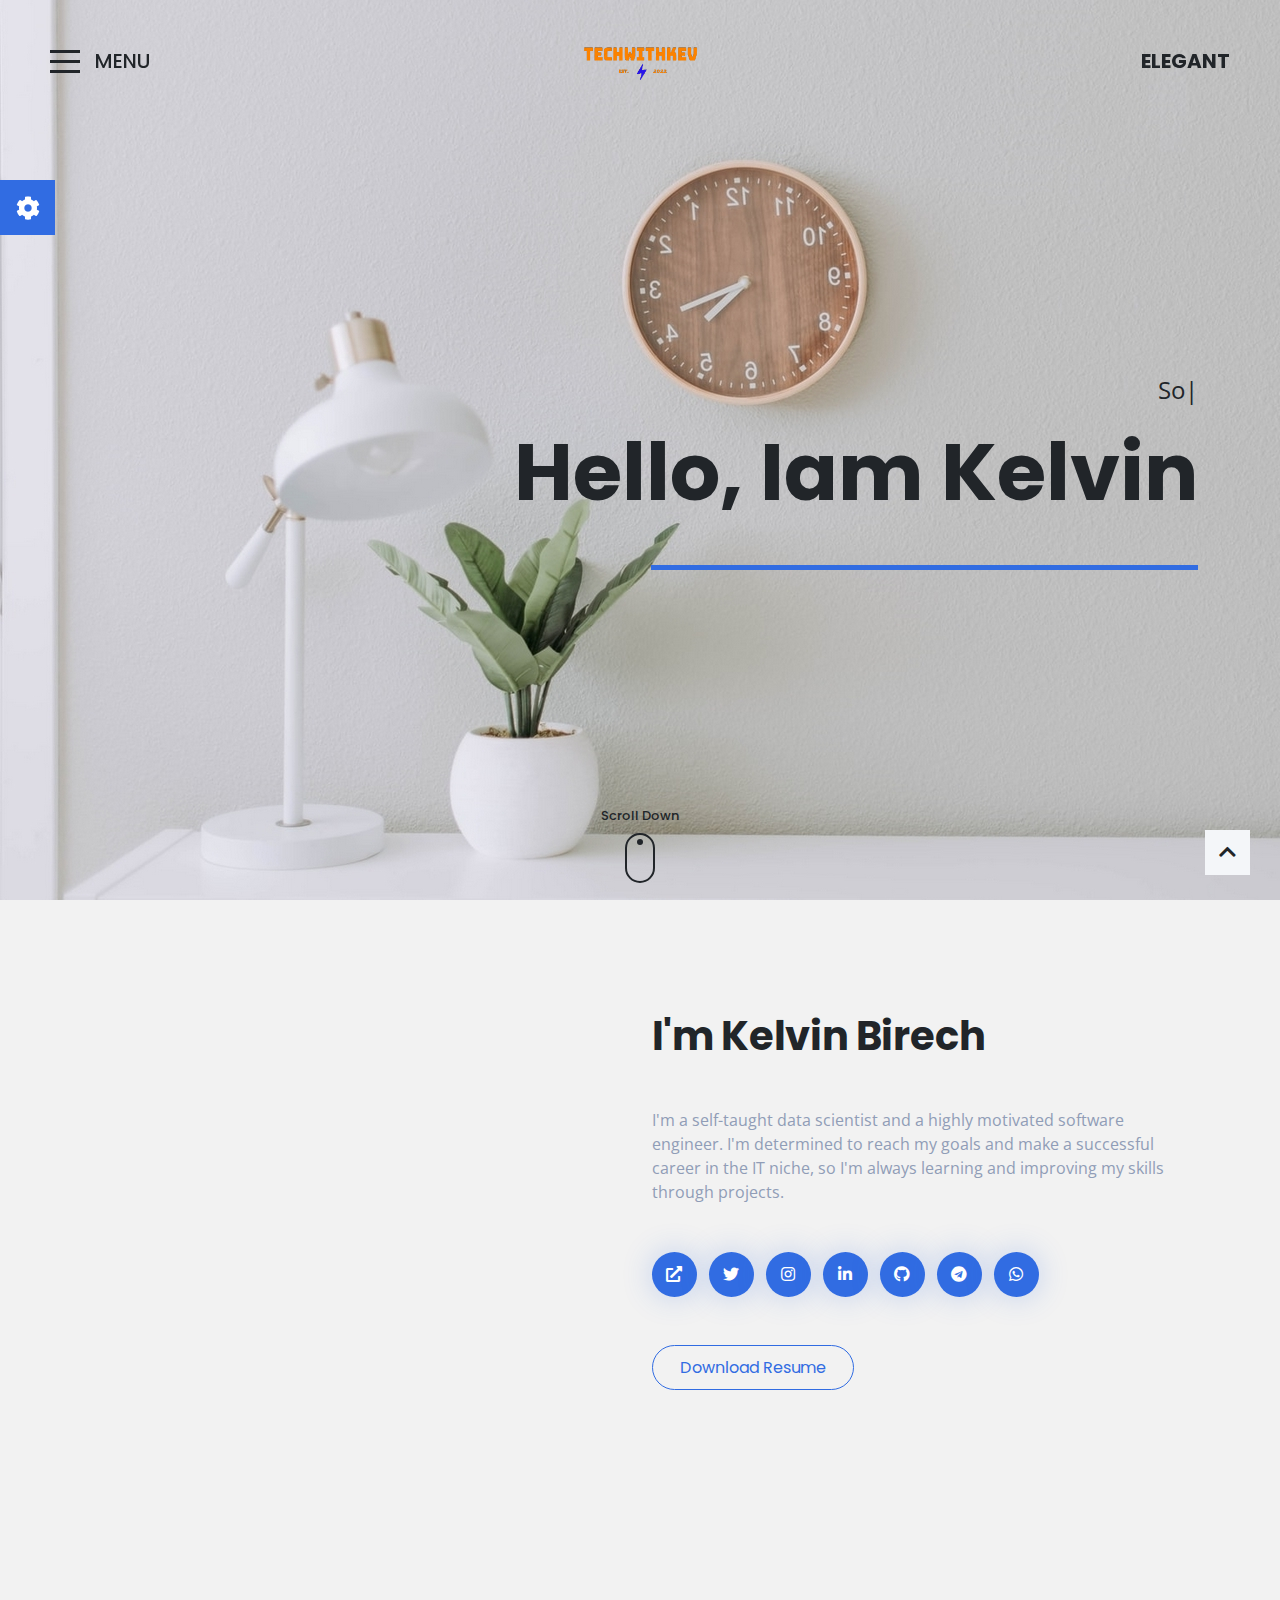
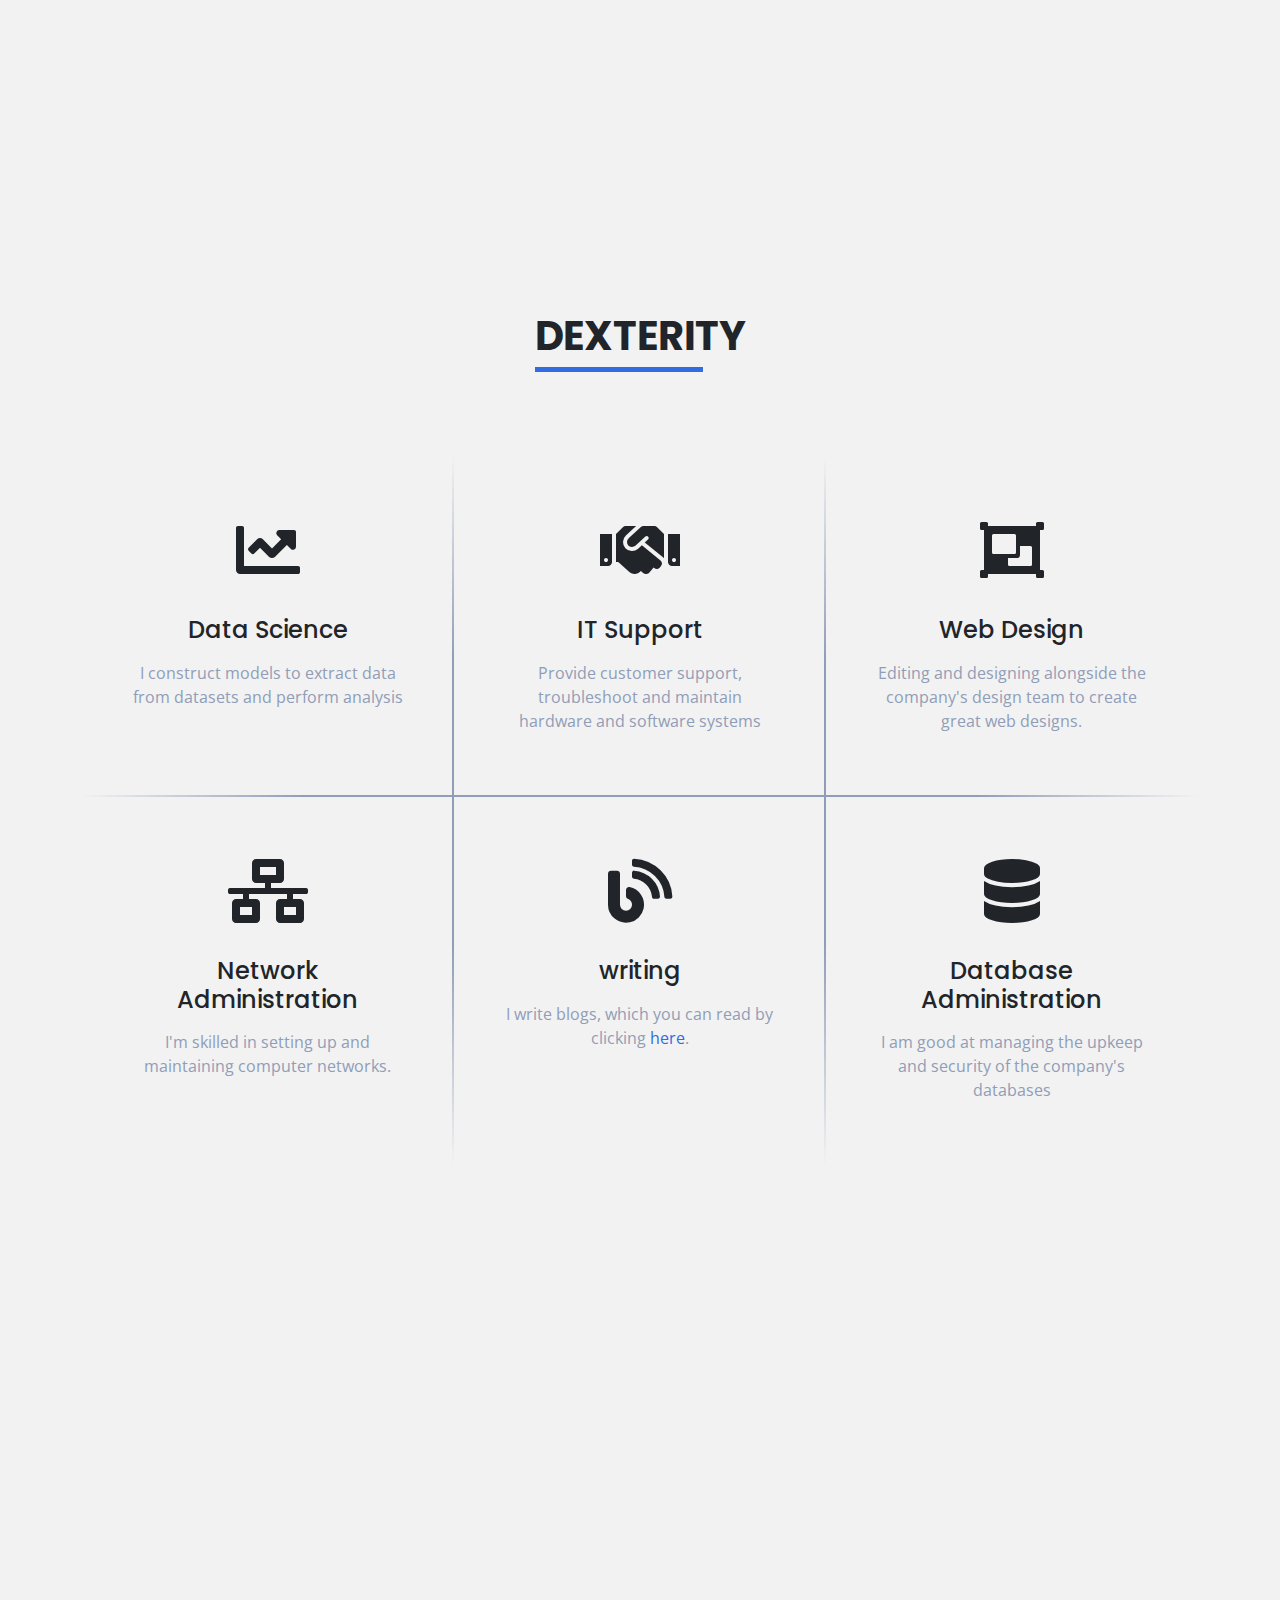
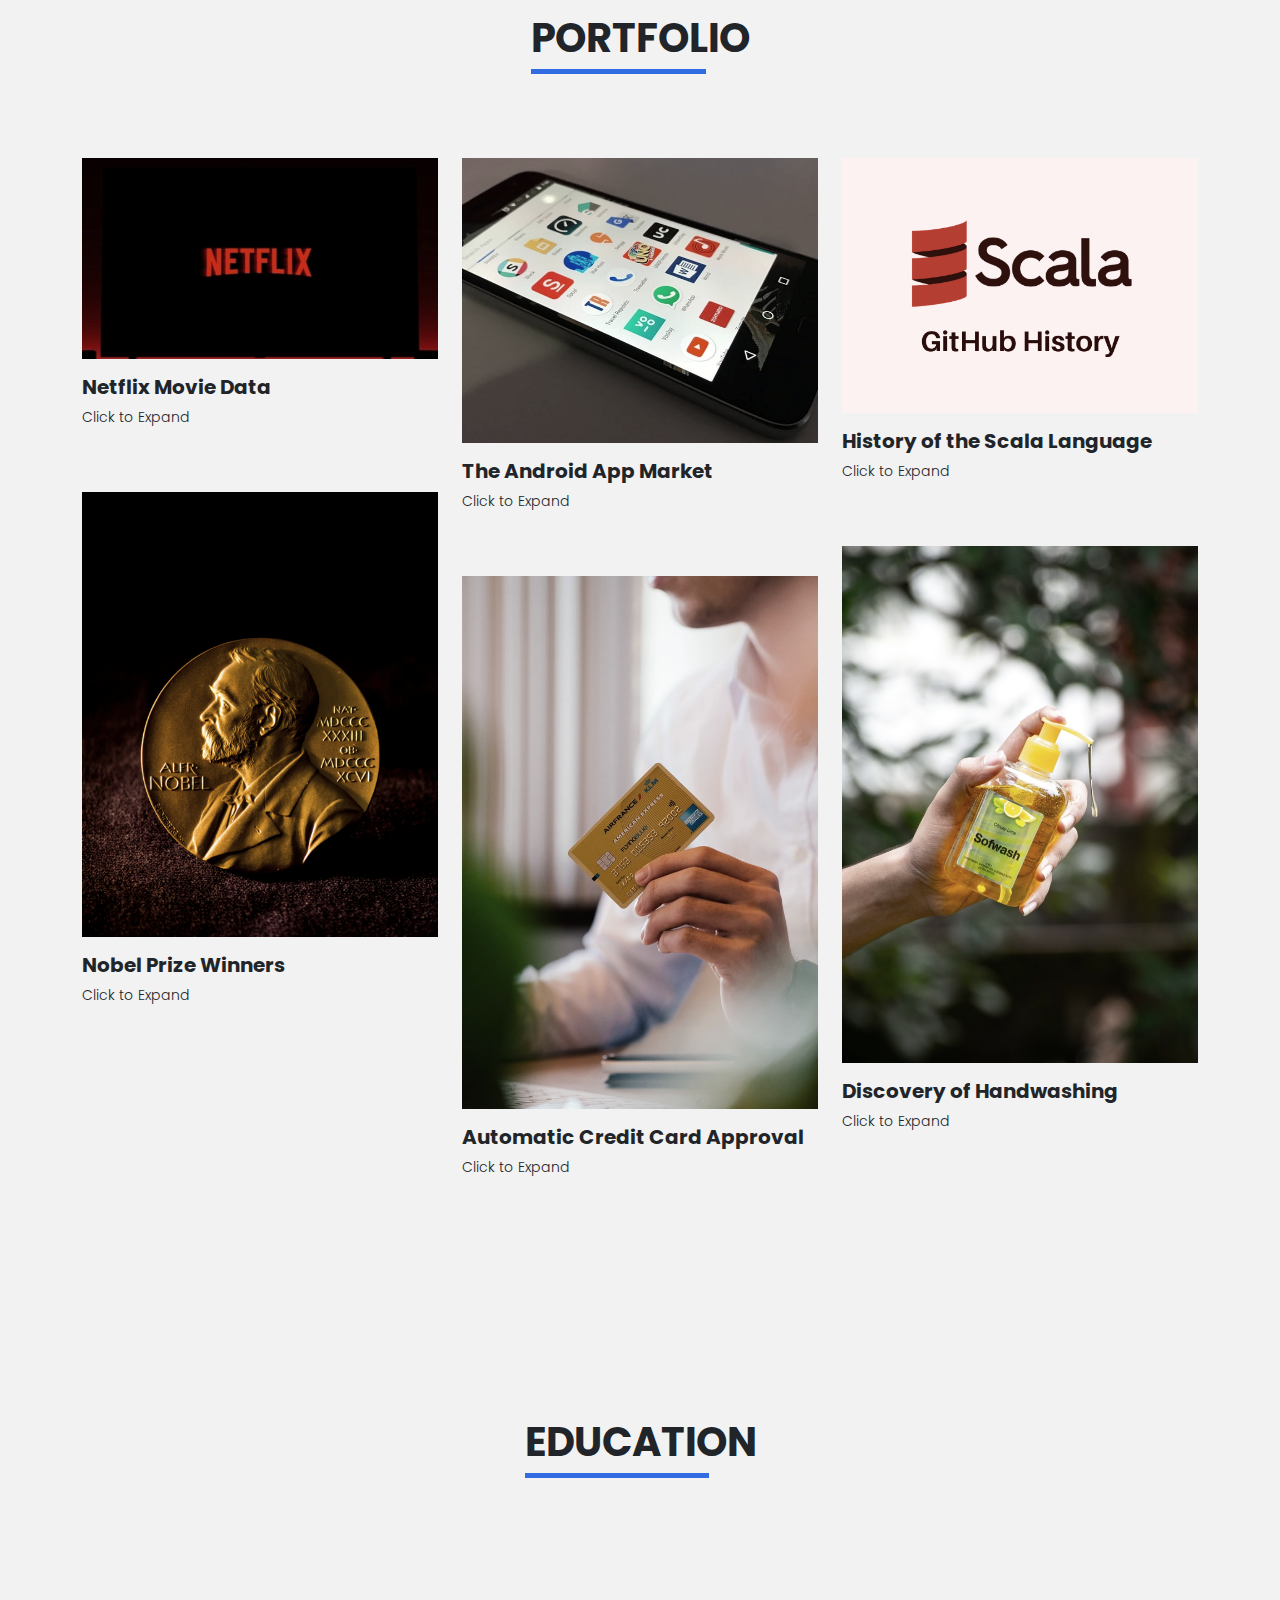
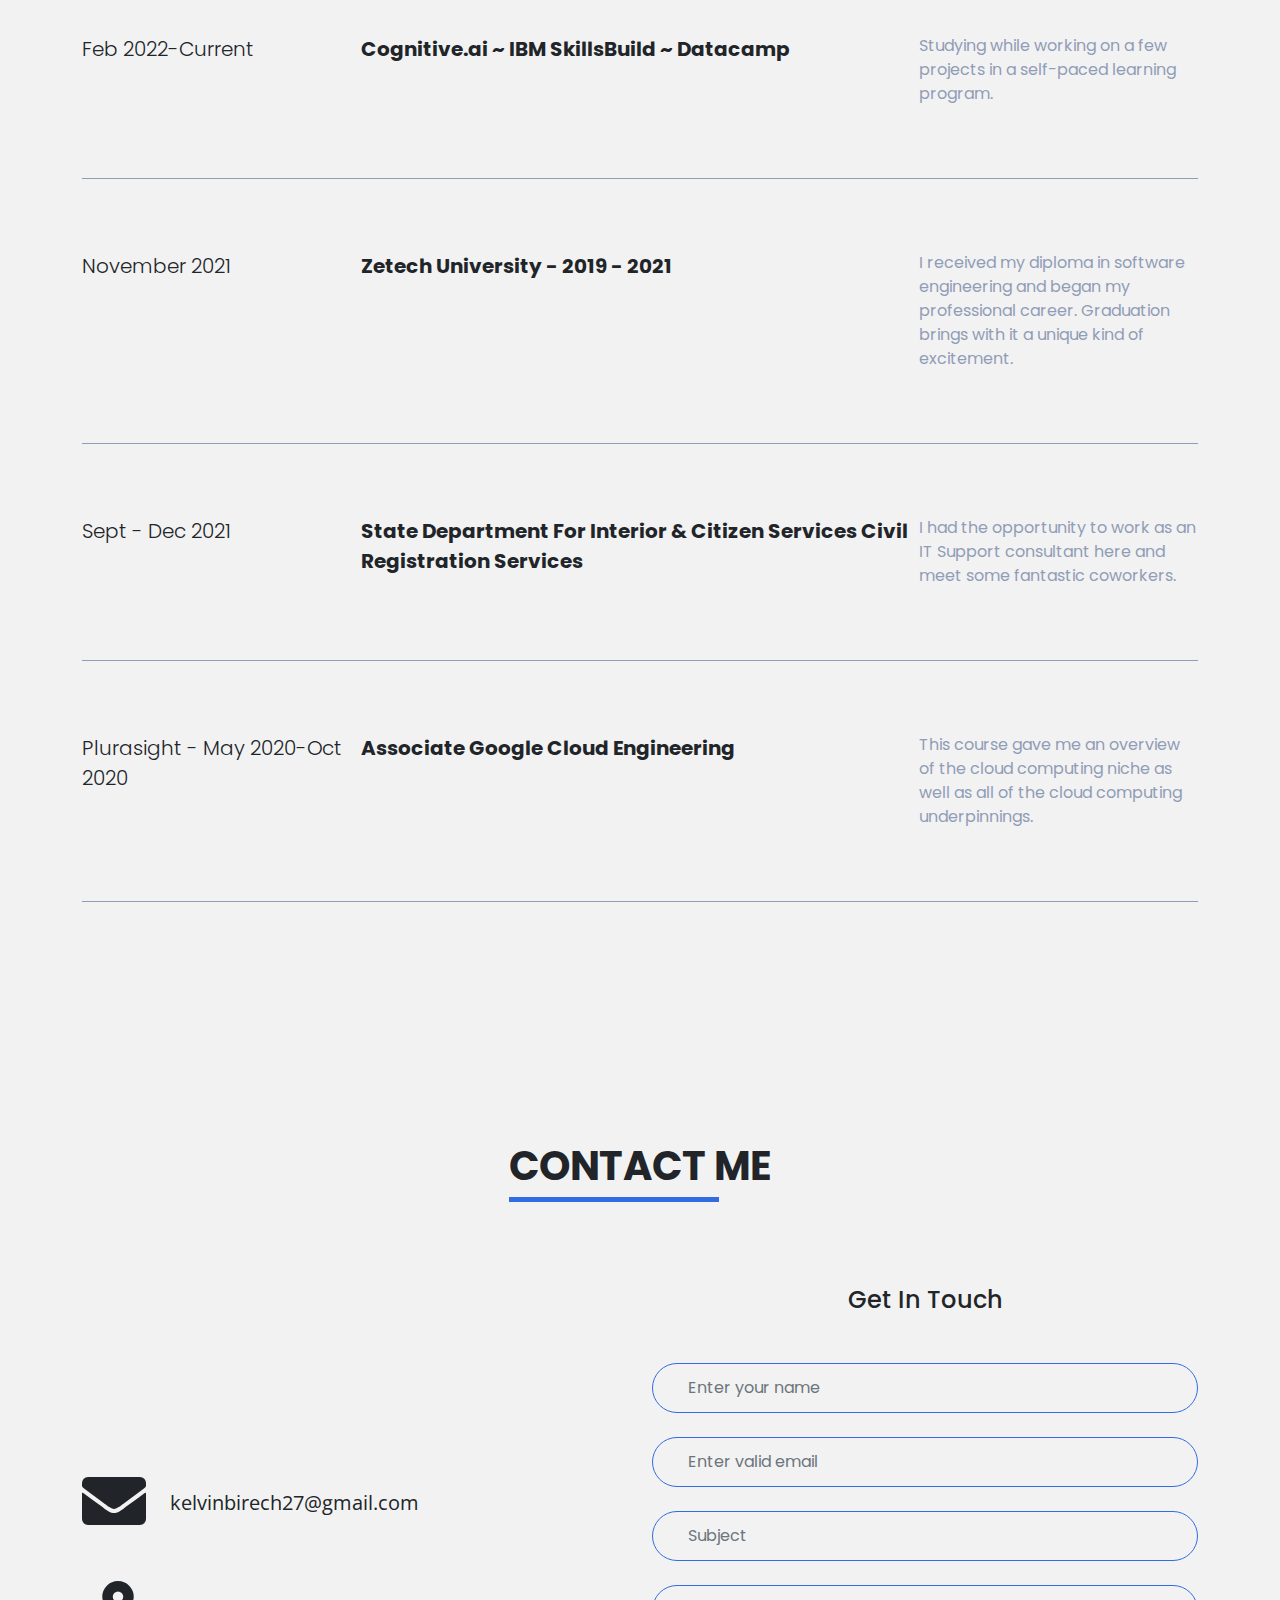
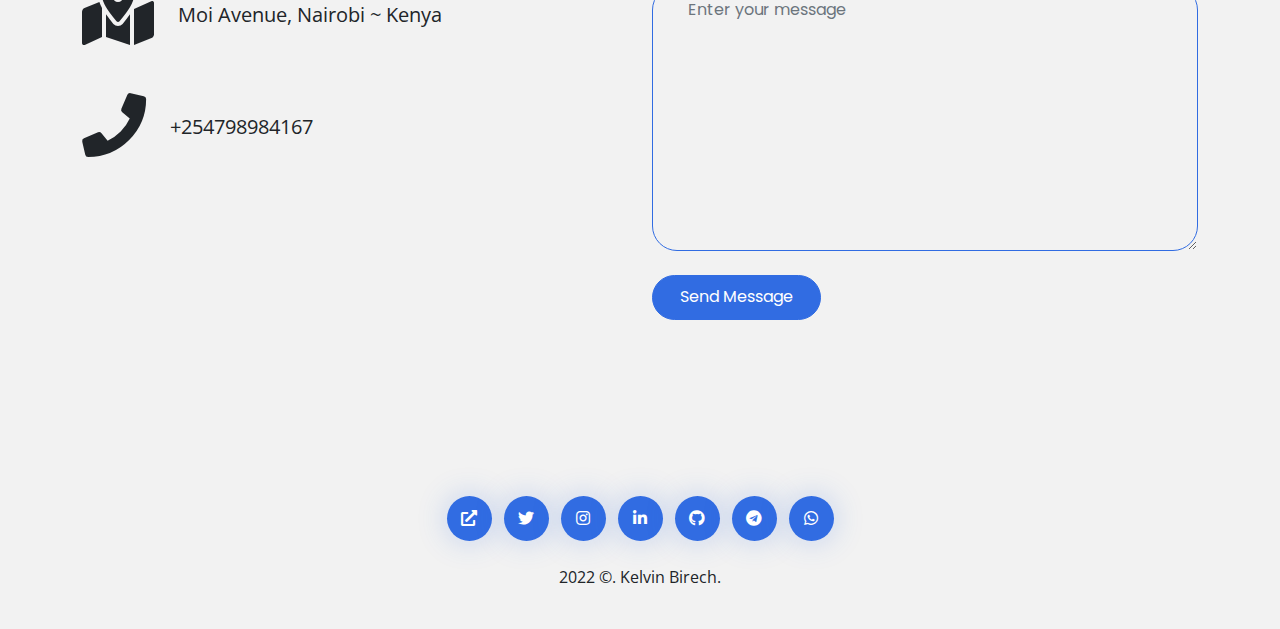
==== index.html @ 748f638a "fixed education not showing on small devices" ====
<!DOCTYPE html>
<html lang="en" data-color="color1" data-layout="auto">


<head>
    <meta charset="UTF-8">
    <meta http-equiv="X-UA-Compatible" content="IE=edge">
    <meta name="viewport" content="width=device-width, initial-scale=1.0">
    <meta name="robots" content="index, follow, noodp">
    <meta name="googlebot" content="index, follow">
    <meta name="google" content="notranslate">
    <meta name="google-site-verification" content="bIW1HNFH-RX3SIrXIQH4ZzWe2yxAAffgglml8s7BAWQ" />
    <meta name="generator" content="">
    <meta property="og:title" content="techwithkev">
    <meta property="og:description" content="Kelvin Birech is a software engineer and data scientist">
    <meta property="og:image" content="assets/images/logo.png">
    <meta property="og:url" content="www.kelvinbirech.tech"> 
    <meta name="keywords" content="Kelvin, Birech, Data scienctist, kenya, data science profile, techwithkev, tech with kev, portfolio,  website, personal">
    <meta name="description" content="Hello, I am Kelvin Birech, a software engineer and data scientist, designer, a cyclist, and a tech-savvy&nbsp;individual who enjoys being present with technologies.">
    
    <title>I am Kelvin</title>
    <!--Favicon-->
    <link rel="icon" type="image/svg+xml" href="assets/images/favicon.png">
    <link rel="icon" type="image/png" sizes="32x32" href="assets/images/favicon_32x32.png">
    <link rel="icon" type="image/png" sizes="16x16" href="assets/images/favicon_16x16.png">
    <!--Google Fonts-->
    <link rel="preconnect" href="https://fonts.gstatic.com/">
    <link href="https://fonts.googleapis.com/css2?family=Poppins:ital,wght@0,100;0,200;0,300;0,400;0,500;0,600;0,700;0,800;0,900;1,300;1,400;1,500;1,600;1,700;1,800;1,900&amp;display=swap" rel="stylesheet">
    <link href="https://fonts.googleapis.com/css2?family=Open+Sans:ital,wght@0,300;0,400;0,600;0,700;1,300;1,400;1,600;1,700&amp;display=swap" rel="stylesheet">
    <!--AOS Animation Stylesheet-->
    <link rel="stylesheet" href="assets/css/aos.css">
    <!--Font Awesome-->
    <link rel="stylesheet" href="assets/css/all.min.css">
    <!--Magnific Popup-->
    <link rel="stylesheet" href="assets/css/magnific-popup.css">
    <!--OWL Carousel-->
    <link rel="stylesheet" href="assets/css/owl.carousel.min.css">
    
    <!--Keyden Styelsheet with Bootstrap 5 Dark Mode-->
    <link rel="stylesheet" href="assets/css/elegant_dark.css" media="(prefers-color-scheme: dark)" id="dark_stylesheet">
    <!--Keyden Styelsheet with Bootstrap 5 Light Mode-->
    <link rel="stylesheet" href="assets/css/elegant_light.css" media="(prefers-color-scheme: light)" id="light_stylesheet">

    <!--Keyden Styelsheet with Bootstrap 5 Manual Mode-->
    <link rel="stylesheet" href="#" id="manual_stylesheet">
</head>
<body data-offset="102">
     <!--PRELOADER START-->
     <div id="preloader">
        <div class="text-center w-100">
            <div class="loader"></div>
        </div>
    </div>
    <!--PRELOADER END-->
    <!--Header START-->
    <header class="elegant-header sticky-top">
        <div class="header-inside transparent_header">
            <div class="d-flex flex-row justify-content-between align-items-center">
                <!--Header Toggler START-->
                <div class="elegant-menu-toggler">
                    <a class="elegant-toggler text-reset" data-bs-toggle="offcanvas" href="#elegantOffCanvas" role="button" aria-controls="elegantOffCanvas">
                        <div class="kt-r">
                            <span></span>
                            <span></span>
                            <span></span>
                        </div>
                        <div class="kt-t">
                            MENU
                        </div>
                    </a>
                </div>
                <!--Header Toggler END-->
                <!--Header Logo START-->
                <div class="elegant-logo">
                    <a href="#">
                        <img src="assets/images/logo.png" height="50" alt="techwithkev" class="show-dark-mode">
                        <img src="assets/images/logo_dark.png" height="50" alt="techwithkev" class="show-light-mode">
                    </a>
                </div>
                <!--Header Logo END-->
                <!--Header Info START-->
                <div class="elegant-nav-meta fs-5 fw-bold d-none d-sm-block text-end">
                    <a  class="text-reset">ELEGANT</a>
                </div>
                <!--Header Info END-->
            </div>
        </div>
    </header>
    <!--Header END-->
    <!--Off Canvas START-->
    <div class="offcanvas offcanvas-start" id="elegantOffCanvas">
        <!--Off Canvas Header START-->
        <div class="offcanvas-header">
            <button type="button" class="btn-close text-reset" data-bs-dismiss="offcanvas" aria-label="Close">
                <i class="fas fa-times"></i>
            </button>
        </div>
        <!--Off Canvas Header END-->
        <!--Off Canvas Body START-->
        <div class="offcanvas-body">
            <div class="elegant-offcanvas-nav-container d-flex flex-column justify-content-center align-items-center">
                    <!--Off Canvas Navigation START-->
                    <ul class="elegant-offcanvas-nav list-inline">
                        <li class="py-3">
                            <a href="#home" class="elegant_scrollspy underline_animation underline_text text-reset fs-4 fw-bold" data-bs-dismiss="offcanvas">Home</a>
                        </li>
                        <li class="py-3">
                            <a href="#about" class="elegant_scrollspy underline_animation underline_text text-reset fs-4 fw-bold" data-bs-dismiss="offcanvas">About</a>
                        </li>
                        <li class="py-3">
                            <a href="#portfolio" class="elegant_scrollspy underline_animation underline_text text-reset fs-4 fw-bold" data-bs-dismiss="offcanvas">Portfolio</a>
                        </li>
                        <li class="py-3">
                            <a href="#education" class="elegant_scrollspy underline_animation underline_text text-reset fs-4 fw-bold" data-bs-dismiss="offcanvas">Education</a>
                        </li>

                        <li class="py-3">
                            <a href="#contact" class="elegant_scrollspy underline_animation underline_text text-reset fs-4 fw-bold" data-bs-dismiss="offcanvas">Contact</a>
                        </li>
                    </ul>
                    <!--Off Canvas Navigation END-->
            </div>
        </div>
        <!--Off Canvas Body END-->
    </div>
    <!--Off Canvas END-->
    <!--Home Section START-->
    <section id="home" class="home vh-100">
        <!--Home Background START-->
        <div class="home-background position-absolute top-0 start-0 w-100 h-100 show-dark-mode-absolute">
            <img src="assets/images/home.jpg" data-aos="fade-up" data-aos-duration="1000" alt="home" class="w-100 h-100 fit-cover fit-left-top">
        </div>
        <!--Home Background END-->
        <!--Home Background START-->
        <div class="home-background position-absolute top-0 start-0 w-100 h-100 show-light-mode-absolute" style="background-size: cover;">
            <img src="assets/images/home_light.jpg" data-aos="fade-up" data-aos-duration="1000" alt="home" class="w-100 h-100 fit-cover fit-left-top">
        </div>
        <!--Home Background END-->
        <!--Home Container START-->
        <div class="container h-100 position-relative">
            <div class="home-details text-center text-sm-end w-100 h-100 d-flex align-items-center">
                <div class="home-details-inner w-100">
                    <p class="welcome_text fs-4" data-aos="fade-up" data-aos-duration="800" data-aos-delay="500"><span class="typed_text" data-options="Software Engineer, Junior Data Scientist"></span></p>
                    <h1 class="fs-1 fw-bold  elegant-underline-center elegant-underline-sm-right elegant-underline-big d-inline-block" data-aos="fade-up" data-aos-duration="800" data-aos-delay="800">Hello, Iam Kelvin</h1>
                </div>
            </div>
        </div>
        <!--Home Container END-->
        <!--Scroll Down START-->
        <div class="scroll-down">
            <a href="#about" class="elegant_scrollspy scroll-down-link text-center">
                <div class="scroll-title">Scroll Down</div>
                <div class="scroll-mouse">
                    <div class="whell"></div>
                </div>
            </a>
        </div>
        <!--Scroll Down END-->
    </section>
    <!--Home Section END-->
    <!--About Section START-->
    <section id="about" class="min-vh-100">
        <div class="container h-100">
            <div class="about_inside w-100 h-100 d-flex justify-content-center align-items-center">
                <div class="row w-100">
                    <!--About Section Picture START-->
                    <div class="offset-md-1 col-md-4">
                        <div class="about-image w-100">
                            <img src="assets/images/about.jpg" class="elegant-shadow rounded-3 w-100" alt="elegant Picture" data-aos="zoom-in" data-aos-duration="800">
                        </div>
                    </div>
                    <!--About Section Picture END-->
                    <!--About Section Details START-->
                    <div class="offset-md-1 col-md-6 mt-5 mt-md-0">
                        <div class="h-100 d-flex align-items-center justify-content-center">
                            <div class="about-details">
                                <h2 class="fs-3 fw-bold mb-5">I'm Kelvin Birech</h2>
                                <p class="text-secondary mb-5">I'm a self-taught data scientist and a highly motivated software engineer. I'm determined to reach my goals and make a successful career in the IT niche, so I'm always learning and improving my skills through projects.</p>
                                <!--Social Links START-->
                                <ul class="social-links list-inline mb-5">
                                    <li class="list-inline-item">
                                        <a target="blank"href="https://linktr.ee/Kelvinbirech" title="linkree">
                                            <i class="fas fa-external-link-alt"></i>
                                        </a>
                                    </li>
                                    
                                    <li class="list-inline-item">
                                        <a target="blank"href="https://twitter.com/techwithkev" title="twitter">
                                            <i class="fab fa-twitter"></i>
                                        </a>
                                    </li>
                                    <li class="list-inline-item">
                                        <a target="blank"href="https://www.instagram.com/_techwithkev/" title="instagram">
                                            <i class="fab fa-instagram"></i>
                                        </a>
                                    </li>
                                    <li class="list-inline-item">
                                        <a target="blank"href="https://www.linkedin.com/in/kelvin-birech/" title="linkedin">
                                            <i class="fab fa-linkedin-in"></i>
                                        </a>
                                    </li>
                                  
                                    <li class="list-inline-item">
                                        <a target="blank"href="https://github.com/kelvinbirech" title="github">
                                            <i class="fab fa-github"></i>
                                        </a>
                                    </li>
                                    <li class="list-inline-item">
                                        <a target="blank"href="https://t.me/techwithkev" title="telegram">
                                            <i class="fab fa-telegram"></i>
                                        </a>
                                    </li>
                                    <li class="list-inline-item">
                                        <a target="blank"href="https://api.whatsapp.com/send?phone=254798984167" title="whatsapp">
                                            <i class="fab fa-whatsapp"></i>
                                        </a>
                                    </li>
                                   
                                </ul>
                                <!--Social Links END-->
                                <a target="blank"href="files/kelvinbirechresume.pdf"  class="btn btn-outline-primary" title="Download CV">Download Resume</a>
                            </div>
                        </div>
                    </div>
                    <!--About Section Details END-->
                </div>  
            </div>
        </div>
    </section>
    <!--About Section END-->
    <!--Services Section START-->
    <section id="services" stsyle="background-image: url(assets/images/branko-stancevic-GI1hwOGqGtE-unsplash.jpg);">
        <div class="container" >

            <!--Section Heading START-->
            <div class="heading text-center mb-5">
                <h2 class="fs-3 elegant-underline-left mb-5 fw-bold text-uppercase d-inline-block">Dexterity</h2>
            </div>
            <!--Section Heading END-->
            <!--Section Body START-->
            <div class="section-body">
                <!--Gradient Grid START-->
                <div class="elegant-gradient-grid">
                    <!--Gradient Grid ROW START-->
                    <div class="row g-0">
                        <!--Gradient Grid Item START-->
                        <div class="col-lg-4 text-center">
                            <div class="p-5">
                                <div class="fs-2 mb-3">
                                    <i class="fas fa-chart-line"></i>
                                </div>
                                <h4 class="mb-3">Data Science</h4>
                                <p class="text-secondary">I construct models to extract data from datasets and perform analysis</p>
                            </div>
                        </div>
                        <!--Gradient Grid Item END-->
                        <!--Gradient Grid Item START-->
                        <div class="col-lg-4 text-center">
                            <div class="p-5">
                                <div class="fs-2 mb-3">
                                    <i class="fas fa-handshake"></i>
                                </div>
                                <h4 class="mb-3">IT Support</h4>
                                <p class="text-secondary">Provide customer support, troubleshoot and maintain hardware and software systems</p>
                            </div>
                        </div>
                        <!--Gradient Grid Item END-->
                        <!--Gradient Grid Item START-->
                        <div class="col-lg-4 text-center">
                            <div class="p-5">
                                <div class="fs-2 mb-3">
                                    <i class="fas fa-object-group"></i>
                                </div>
                                <h4 class="mb-3">Web Design</h4>
                                <p class="text-secondary">Editing and designing alongside the company's design team to create great web designs.</p>
                            </div>
                        </div>
                        <!--Gradient Grid Item END-->
                    </div>
                    <!--Gradient Grid ROW END-->
                    <!--Gradient Grid ROW START-->
                    <div class="row g-0">
                        <!--Gradient Grid Item START-->
                        <div class="col-lg-4 text-center">
                            <div class="p-5">
                                <div class="fs-2 mb-3">
                                    <i class="fas fa-network-wired"></i>
                                </div>
                                <h4 class="mb-3">Network Administration</h4>
                                <p class="text-secondary">I'm skilled in setting up and maintaining computer networks.</p>
                            </div>
                        </div>
                        <!--Gradient Grid Item END-->
                        <!--Gradient Grid Item START-->
                        <div class="col-lg-4 text-center">
                            <div class="p-5">
                                <div class="fs-2 mb-3">
                                    <i class="fas fa-blog"></i>
                                </div>
                                <h4 class="mb-3">writing</h4>
                                <p class="text-secondary">I write blogs, which you can read by clicking <a href="https://techwithkev.blogspot.com" target="blank">here</a>.</p>
                            </div>
                        </div>
                        <!--Gradient Grid Item END-->
                        <!--Gradient Grid Item START-->
                        <div class="col-lg-4 text-center">
                            <div class="p-5">
                                <div class="fs-2 mb-3">
                                    <i class="fas fa-database"></i>
                                  
                                </div>
                                <h4 class="mb-3">Database Administration</h4>
                                <p class="text-secondary">I am good at managing the upkeep and security of the company's databases</p>
                            </div>
                        </div>
                        <!--Gradient Grid Item END-->
                    </div>
                    <!--Gradient Grid ROW END-->
                </div>
                <!--Gradient Grid END-->
            </div>
            <!--Section Body END-->
        </div>
    </section>
    <!--Services Section END-->
    <!--Facts Section START-->
    <section id="facts">

    </section>
    <!--Facts Sectrion END-->
    <!--Portfolio Section START-->
    <section id="portfolio">
        <div class="container">
            <!--Section Heading START-->
            <div class="heading text-center mb-5">
                <h2 class="fs-3 elegant-underline-left mb-5 fw-bold text-uppercase d-inline-block">Portfolio</h2>
            </div>
            <!--Section Heading END-->
            <!--Section Body START-->
            <div class="section-body">
                <!--Masonry Grid Container START-->
                <div class="row gy-5 grid">
                    <!--Masonry Grid Item START
                    -->
                        <div class="col-md-6 col-lg-4 grid-item">
                            
                            <a href="./projects/project1.html" class="portfolio-item portfolio-ajax underline_animation text-reset">
                                <div class="portfolio-thumbnail">
                                    <img src="assets/images/netflix.jpg" class="img-fluid img-grayTransition" alt="">
                                </div>
                                <div class="portfolio-description my-3">
                                    <h3 class="fs-5 underline_text fw-bold d-inline-block">Netflix Movie Data</h3>
                                    <span class="d-block fw-light small-font-size">Click to Expand</span>
                                </div>
                            </a>
                            
                        </div>
                    <!--Masonry Grid Item END-->
                    <!--Masonry Grid Item START-->
                    <div class="col-md-6 col-lg-4 grid-item">
                        
                        <a  href="./projects/project2.html" class="portfolio-item portfolio-ajax underline_animation text-reset">
                            <div class="portfolio-thumbnail">
                                <img src="assets/images/android.jpg" class="img-fluid img-grayTransition" alt="">
                            </div>
                            <div class="portfolio-description my-3">
                                <h3 class="fs-5 underline_text fw-bold d-inline-block">The Android App Market </h3>
                                <span class="d-block fw-light small-font-size">Click to Expand</span>
                            </div>
                        </a>

                    </div>
                    <!--Masonry Grid Item END-->
                    <!--Masonry Grid Item START-->
                    <div class="col-md-6 col-lg-4 grid-item">
                        
                        <a  href="./projects/project3.html" class="portfolio-item portfolio-ajax underline_animation text-reset">
                            <div class="portfolio-thumbnail">
                                <img src="assets/images/scala.jpg" class="img-fluid img-grayTransition" alt="">
                            </div>
                            <div class="portfolio-description my-3">
                                <h3 class="fs-5 underline_text fw-bold d-inline-block">History of the Scala Language</h3>
                                <span class="d-block fw-light small-font-size">Click to Expand</span>
                                
                            </div>
                        </a>

                    </div>
                    <!--Masonry Grid Item END-->
                    <!--Masonry Grid Item START-->
                    <div class="col-md-6 col-lg-4 grid-item">

                        <a  href="./projects/project4.html" class="portfolio-item portfolio-ajax underline_animation text-reset">
                            <div class="portfolio-thumbnail">
                                <img src="assets/images/nobel.jpg" class="img-fluid img-grayTransition" alt="">
                            </div>
                            <div class="portfolio-description my-3">
                                <h3 class="fs-5 underline_text fw-bold d-inline-block">Nobel Prize Winners</h3>
                                <span class="d-block fw-light small-font-size">Click to Expand</span>
                            </div>
                        </a>

                    </div>
                    <!--Masonry Grid Item END-->
                    <!--Masonry Grid Item START-->
                    <div class="col-md-6 col-lg-4 grid-item">
                        
                        <a href="./projects/project5.html"class="portfolio-item portfolio-ajax underline_animation text-reset">
                            <div class="portfolio-thumbnail">
                                <img src="assets/images/handwash.jpg" class="img-fluid img-grayTransition" alt="">
                            </div>
                            <div class="portfolio-description my-3">
                                <h3 class="fs-5 underline_text fw-bold d-inline-block">Discovery of Handwashing</h3>
                                <span class="d-block fw-light small-font-size">Click to Expand</span>
                            </div>
                        </a>
                    </div>
                    <!--Masonry Grid Item END-->
                    <!--Masonry Grid Item START-->
                    <div class="col-md-6 col-lg-4 grid-item">

                        <a href="./projects/project6.html" class="portfolio-item portfolio-ajax underline_animation text-reset">
                            <div class="portfolio-thumbnail">
                                <img src="assets/images/card.jpg" class="img-fluid img-grayTransition" alt="">
                            </div>
                            <div class="portfolio-description my-3">
                                <h3 class="fs-5 underline_text fw-bold d-inline-block">Automatic Credit Card Approval</h3>
                                <span class="d-block fw-light small-font-size">Click to Expand</span>
                            </div>
                        </a>

                    </div>
                    <!--Masonry Grid Item END-->
                    <!--Masonry Grid Item START
                        <div class="col-md-6 col-lg-4 grid-item">
                            
                            <a href="./projects/portfolio1.html" class="portfolio-item portfolio-ajax underline_animation text-reset">
                                <div class="portfolio-thumbnail">
                                    <img src="assets/images/portfolio7.jpg" class="img-fluid img-grayTransition" alt="">
                                </div>
                                <div class="portfolio-description my-3">
                                    <h3 class="fs-5 underline_text fw-bold d-inline-block">Blue words</h3>
                                    <span class="d-block fw-light small-font-size">Click to Expand</span>
                                </div>
                            </a>
                            
                        </div>
                    -->
                    <!--Masonry Grid Item END-->
                    <!--Masonry Grid Item START
                        <div class="col-md-6 col-lg-4 grid-item">
                            
                            <a  href="./projects/portfolio1.html" class="portfolio-item portfolio-ajax underline_animation text-reset">
                                <div class="portfolio-thumbnail">
                                    <img src="assets/images/portfolio8.jpg" class="img-fluid img-grayTransition" alt="">
                                </div>
                                <div class="portfolio-description my-3">
                                    <h3 class="fs-5 underline_text fw-bold d-inline-block">Blue words</h3>
                                    <span class="d-block fw-light small-font-size">Click to Expand</span>
                                </div>
                            </a>
                            
                        </div>
                    -->
                    <!--Masonry Grid Item END-->
                </div>
                <!--Masonry Grid Container END-->
            </div>
            <!--Section Body START-->
        </div>
    </section>
    <!--Portfolio Section END-->
    <!--Education Section START-->
    <section id="education">
        <div class="container">
            <!--Section Heading START-->
            <div class="heading text-center mb-5">
                <h2 class="fs-3 elegant-underline-left mb-5 fw-bold text-uppercase d-inline-block">Education</h2>
            </div>
            <!--Section Heading END-->
            <!--Section Body START-->
            <div class="section-body">
                <div class="table-responsive">
                    <!--Educational Table START-->
                    
                       
                    <table class="table">
                        <tbody>


                            <tr>
                                <td class="d-table-cell d-sm-none">
                                    <div class="mb-3 fw-light">Feb 2022-Current</div>
                                    <div class="mb-3 fw-bold">Cognitive.ai ~ IBM SkillsBuild ~ Datacamp</div>
                                    <div>Studying while working on a few projects in a self-paced learning program.</div>
                                </td>

                                <td class="w-25 d-none d-sm-table-cell ">
                                    <span class="fw-light fs-5">Feb 2022-Current</span>
                                </td>
                                <td class="w-50 d-none d-sm-table-cell">
                                    <span class="fw-bold fs-5">Cognitive.ai ~ IBM SkillsBuild ~ Datacamp</span>
                                </td>
                                <td class="w-25 d-none d-sm-table-cell">
                                    <span class="fw-normal text-secondary">Studying while working on a few projects in a self-paced learning program.</span>
                                </td>
                            </tr>


                            <tr>
                                <td class="d-table-cell d-sm-none">
                                    <div class="mb-3 fw-light">November 2021</div>
                                    <div class="mb-3 fw-bold">Zetech University - 2019 - 2021</div>
                                    <div>I received my diploma in software engineering and began my professional career. Graduation brings with it a unique kind of excitement.</div>
                                </td>
                                <td class="w-25 d-none d-sm-table-cell ">
                                    <span class="fw-light fs-5">November 2021</span>
                                </td>
                                <td class="w-50 d-none d-sm-table-cell ">
                                    <span class="fw-bold fs-5">Zetech University - 2019 - 2021</span>
                                </td>
                                <td class="w-25 d-none d-sm-table-cell ">
                                    <span class="fw-normal text-secondary">I received my diploma in software engineering and began my professional career. Graduation brings with it a unique kind of excitement.</span>
                                </td>
                            </tr>

                            
                            <tr>
                                <td class="d-table-cell d-sm-none">
                                    <div class="mb-3 fw-light">Sept - Dec 2021</div>
                                    <div class="mb-3 fw-bold">State Department For Interior & Citizen Services Civil Registration Services</div>
                                    <div>I had the opportunity to work as an IT Support consultant here and meet some fantastic coworkers.</div>
                                </td>
                                <td class="w-25 d-none d-sm-table-cell ">
                                    <span class="fw-light fs-5">Sept - Dec 2021</span>
                                </td>
                                <td class="w-50 d-none d-sm-table-cell">
                                    <span class="fw-bold fs-5">State Department For Interior & Citizen Services Civil Registration Services</span>
                                </td>
                                <td class="w-25 d-none d-sm-table-cell ">
                                    <span class="fw-normal text-secondary">I had the opportunity to work as an IT Support consultant here and meet some fantastic coworkers.</span>
                                </td>
                            </tr>

                            <tr>
                                

                                <td class="d-table-cell d-sm-none">
                                    <div class="mb-3 fw-light">Plurasight - May 2020-Oct 2020</div>
                                    <div class="mb-3 fw-bold">Associate Google Cloud Engineering</div>
                                    <div>This course gave me an overview of the cloud computing niche as well as all of the cloud computing underpinnings.</div>
                                </td>
                                <td class="w-25 d-none d-sm-table-cell ">
                                    <span class="fw-light fs-5">Plurasight - May 2020-Oct 2020</span>
                                </td>
                                <td class="w-50 d-none d-sm-table-cell 0">
                                    <span class="fw-bold fs-5">Associate Google Cloud Engineering</span>
                                </td>
                                <td class="w-25 d-none d-sm-table-cell ">
                                    <span class="fw-normal text-secondary">This course gave me an overview of the cloud computing niche as well as all of the cloud computing underpinnings.</span>
                                </td>
                            </tr>

                        </tbody>
                    </table>
                    <!--Educational Table END-->
                </div>
            </div>
            <!--Section Body END-->
        </div>
    </section>
    <!--Education Section END-->


    <!--Contact Us START-->
    <section id="contact">
        <div class="container">
            <!--Section Heading START-->
            <div class="heading text-center mb-5">
                <h2 class="fs-3 elegant-underline-left mb-5 fw-bold text-uppercase d-inline-block">Contact Me</h2>
            </div>
            <!--Section Heading END-->
            <!--Section Body START-->
            <div class="section-body">
                <div class="row gy-5">
                    <div class="col-md-6">
                        <div class="d-flex flex-column justify-content-center h-100">
                            <!--Contact Details START-->
                            <div class="contact-details d-flex flex-row align-items-center mb-3">
                                <div class="cd-icon fs-2 me-4">
                                    <i class="fas fa-envelope"></i>
                                </div>
                                <div class="cd-info fs-5 font-family-secondary">
                                    <a href="mailto:kelvinbirech27@gmail.com" class="text-body">
                                        <span > kelvinbirech27@gmail.com</span>
                                    </a>
                                </div>
                            </div>
                            <!--Contact Details END-->
                            <!--Contact Details START-->
                            <div class="contact-details d-flex flex-row align-items-center mb-3">
                                <div class="cd-icon fs-2 me-4">
                                    <i class="fas fa-map-marked-alt"></i>
                                </div>
                                <div class="cd-info fs-5 font-family-secondary">
                                    Moi Avenue, Nairobi ~ Kenya
                                </div>
                            </div>
                            <!--Contact Details END-->
                            <!--Contact Details START-->
                            <div class="contact-details d-flex flex-row align-items-center">
                                <div class="cd-icon fs-2 me-4">
                                    <i class="fas fa-phone"></i>
                                </div>
                                <div class="cd-info fs-5 font-family-secondary">
                                    <div class="cd-info fs-5 font-family-secondary">
                                        +254798984167
                                    </div>
                                </div>
                            </div>
                            <!--Contact Details END-->
                        </div>
                    </div>
                    <div class="col-md-6">
                        <h3 class="mb-5 fs-4 text-center text-sm-left">Get In Touch</h3>
                        <form action="https://demo.themesuccess.com/templates/elegant/php/form.php" method="post" id="contact-form" netlify>
                            <div class="mb-4">
                                <input type="text" name="name" id="name" placeholder="Enter your name" class="form-control">
                            </div>
                            <div class="mb-4">
                                <input type="email" name="email" id="email" placeholder="Enter valid email" class="form-control">
                            </div>
                            <div class="mb-4">
                                <input type="text" name="subject" id="subject" placeholder="Subject" class="form-control">
                            </div>
                            <div class="mb-4">
                                <textarea placeholder="Enter your message" name="text" id="text" class="form-control" cols="30" rows="10"></textarea>
                            </div>
                            <div class="mb-4">
                                <button type="submit" id="contact-btn" class="btn btn-primary">Send Message</button>
                            </div>
                        </form>
                    </div>
                </div>
            </div>
            <!--Section Body END-->
        </div>
    </section>
    <!--Contact Us END-->
    <!--Footer START-->
    <footer class="elegant-footer py-4">
        <div class="container">
            <div class="d-flex flex-column align-items-center justify-content-center py-3">
                <!--Social Links START-->
                <ul class="social-links list-inline mb-4">
                    <li class="list-inline-item">
                        <a target="blank"href="https://linktr.ee/Kelvinbirech" title="linkree">
                            <i class="fas fa-external-link-alt"></i>
                        </a>
                    </li>
                    
                    <li class="list-inline-item">
                        <a target="blank"href="https://twitter.com/techwithkev" title="twitter">
                            <i class="fab fa-twitter"></i>
                        </a>
                    </li>
                    <li class="list-inline-item">
                        <a target="blank"href="https://www.instagram.com/_techwithkev/" title="instagram">
                            <i class="fab fa-instagram"></i>
                        </a>
                    </li>
                    <li class="list-inline-item">
                        <a target="blank"href="https://www.linkedin.com/in/kelvin-birech/" title="linkedin">
                            <i class="fab fa-linkedin-in"></i>
                        </a>
                    </li>
                  
                    <li class="list-inline-item">
                        <a target="blank"href="https://github.com/kelvinbirech" title="github">
                            <i class="fab fa-github"></i>
                        </a>
                    </li>
                    <li class="list-inline-item">
                        <a target="blank"href="https://t.me/techwithkev" title="telegram">
                            <i class="fab fa-telegram"></i>
                        </a>
                    </li>
                    <li class="list-inline-item">
                        <a target="blank"href="https://api.whatsapp.com/send?phone=254798984167" title="whatsapp">
                            <i class="fab fa-whatsapp"></i>
                        </a>
                    </li>
                </ul>
                <!--Social Links END-->
                <!--Copyright START-->
                <p class="text-center m-0">2022 ©. Kelvin Birech.</p>
                <!--Copyright END-->
            </div>
        </div>
    </footer>
    <!--Footer END-->
    <!--To TOP START-->
    <a href="#" class="toTop d-inline" id="return-to-top">
        <i class="fas fa-chevron-up"></i>
    </a>
    <!--To TOP END-->

    <!--Style switcher START-->
    <div id="color-switcher" class="d-flex flex-row">
        <div class="switcher-area">
            <h3 class="mb-4 mt-2">Choose your color</h3>
            <ul class="switcher-list">
               
            </ul>
            <h3 class="mb-4 mt-4">Layout</h3>
            <div class="auto_layout mt-4 mb-4">
                <label class="kd_switch">
                    <input type="checkbox" id="autodetect" checked>
                    <span class="kd_slider"></span>
                    <span class="kd_t">Auto Detect</span>
                </label>
            </div>
            <div class="manual_sw d-none">
                <h3 class="mb-4 mt-4">Manual</h3>
                <div class="manual_layout mt-4 mb-4">
                    <label class="kt_radio_container">Dark
                        <input type="radio" checked="checked" name="manualLayout" value="dark">
                        <span class="kt_radio_checkmark"></span>
                    </label>
                    <label class="kt_radio_container">Light
                        <input type="radio" name="manualLayout" value="light">
                        <span class="kt_radio_checkmark"></span>
                    </label>
                </div>
            </div>
        </div>
        <div class="switcher-button">
            <i class="fas fa-cog"></i>
        </div>
    </div>
    <!--Style switcher END-->
    
    <!--JavaScript START-->
    <!--Popper-->
    <script data-cfasync="false" src="../../cdn-cgi/scripts/5c5dd728/cloudflare-static/email-decode.min.js"></script><script src="../../../cdn.jsdelivr.net/npm/%40popperjs/core%402.9.2/dist/umd/popper.min.js"></script>
    <!--Bootstrap-->
    <script src="assets/js/bootstrap.min.js"></script>
    <!--JQuery-->
    <script src="assets/js/jquery.min.js"></script>
    <!--AOS Animations-->
    <script src="assets/js/aos.js"></script>
    <!--Jquery Easing -->
    <script src="assets/js/jquery.easing.min.js"></script>
    <!--Jquery Appear -->
    <script src="assets/js/jquery.appear.min.js"></script>
    <!--elegant preloader -->
    <script src="assets/js/preloader.js"></script>
    <!--Jquery Count To -->
    <script src="assets/js/jquery.countTo.js"></script>
    <!--Masonry -->
    <script src="assets/js/masonry.pkgd.min.js"></script>
    <!--Jquery Magnific Popup -->
    <script src="assets/js/jquery.magnific-popup.min.js"></script>
    <!--OWL Carousel -->
    <script src="assets/js/owl.carousel.min.js"></script>
    <!--Typed JS -->
    <script src="assets/js/typed.min.js"></script>
    <!--elegant Alert -->
    <script src="assets/js/alert.js"></script>
    <!--elegant Contact US -->
    <script src="assets/js/contact.js"></script>
    <!--elegant Custom Script -->
    <script src="assets/js/elegant.js"></script>
    <!--JavaScript END-->


    <script src="assets/js/switcher.js"></script>
</body>

</html>
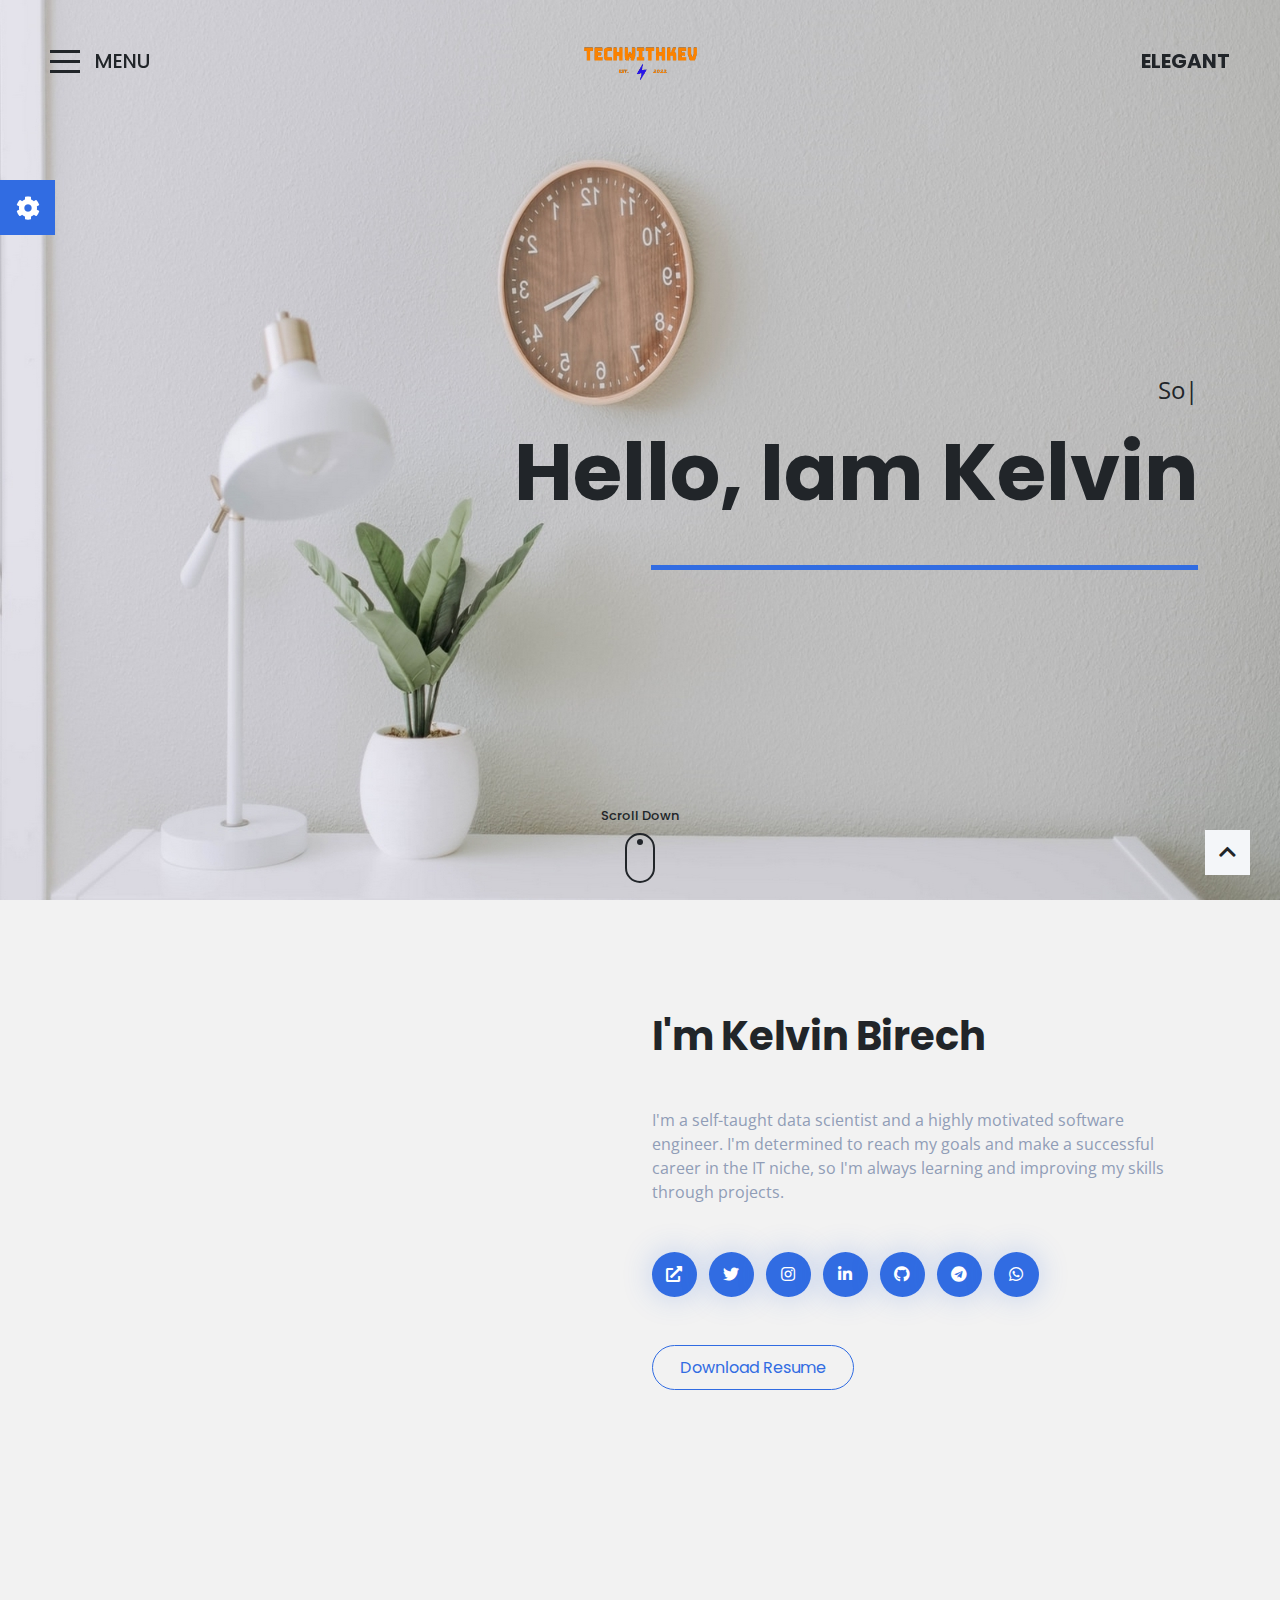
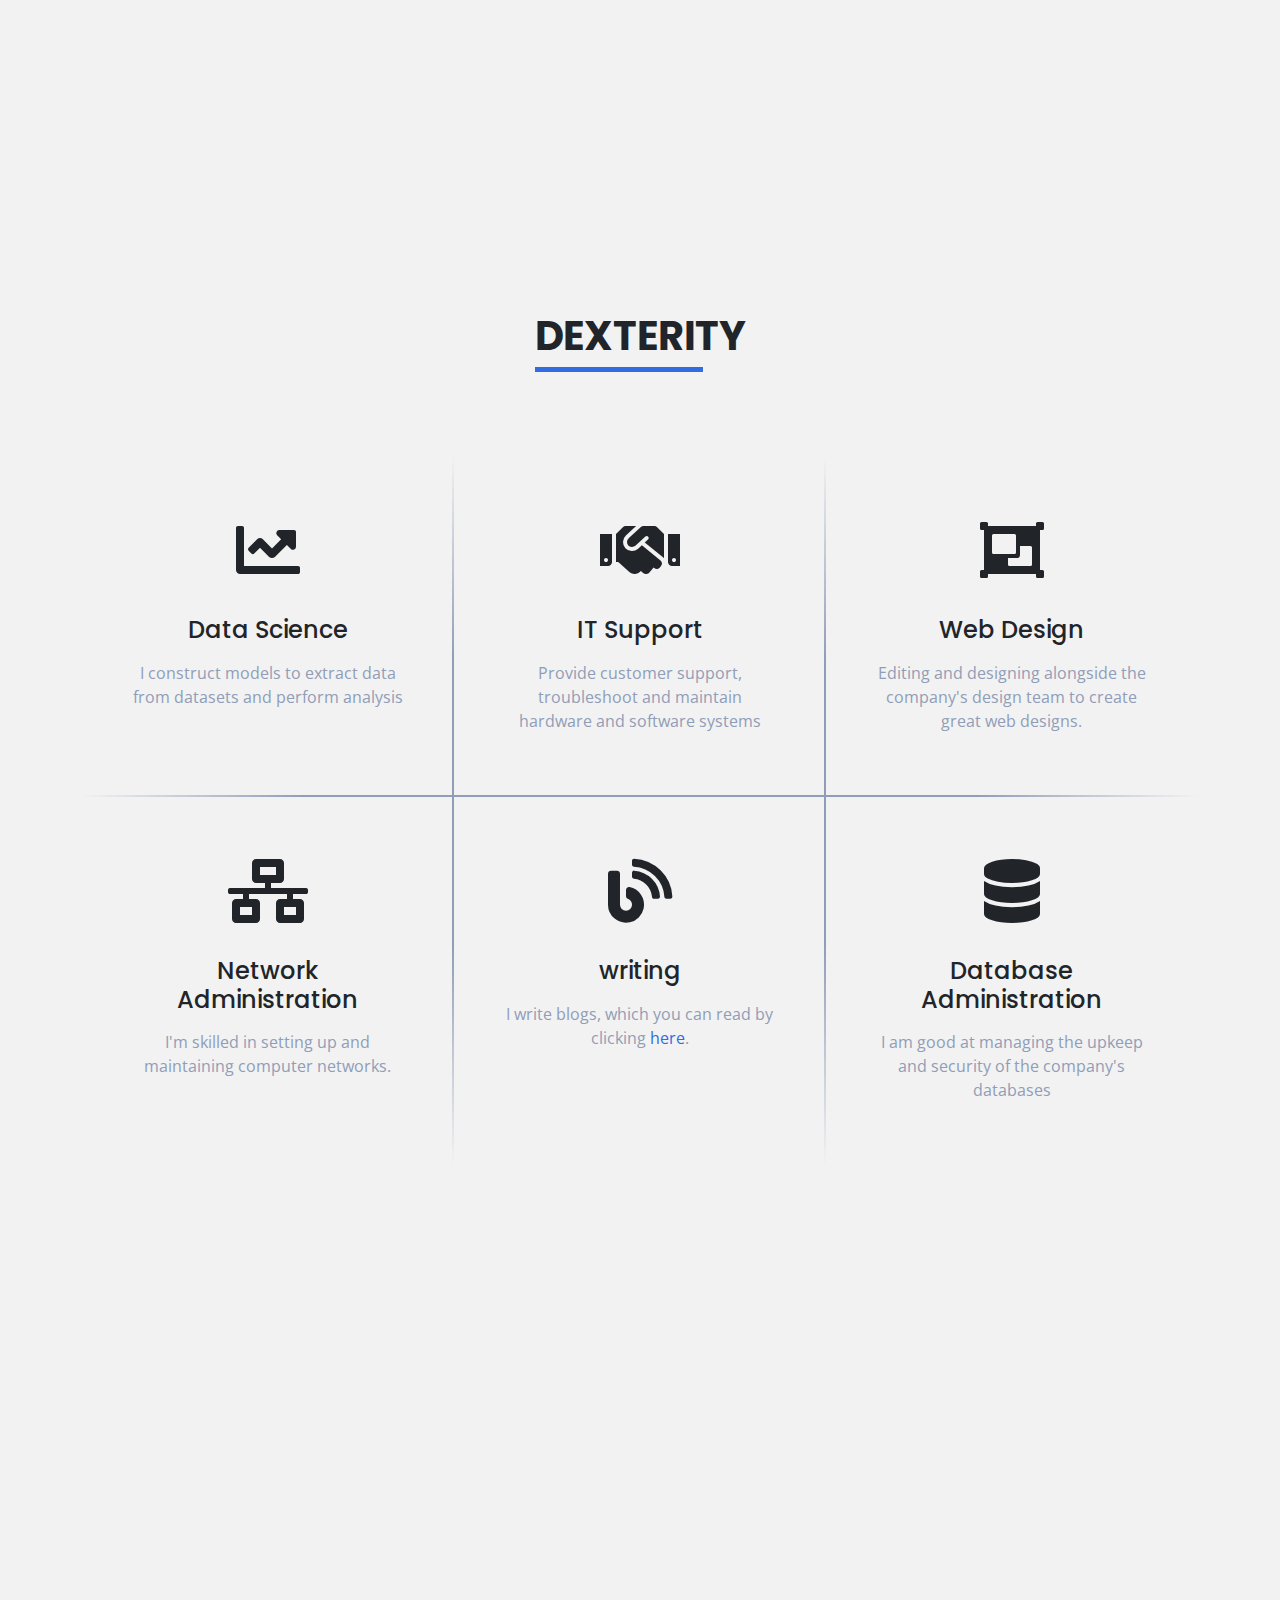
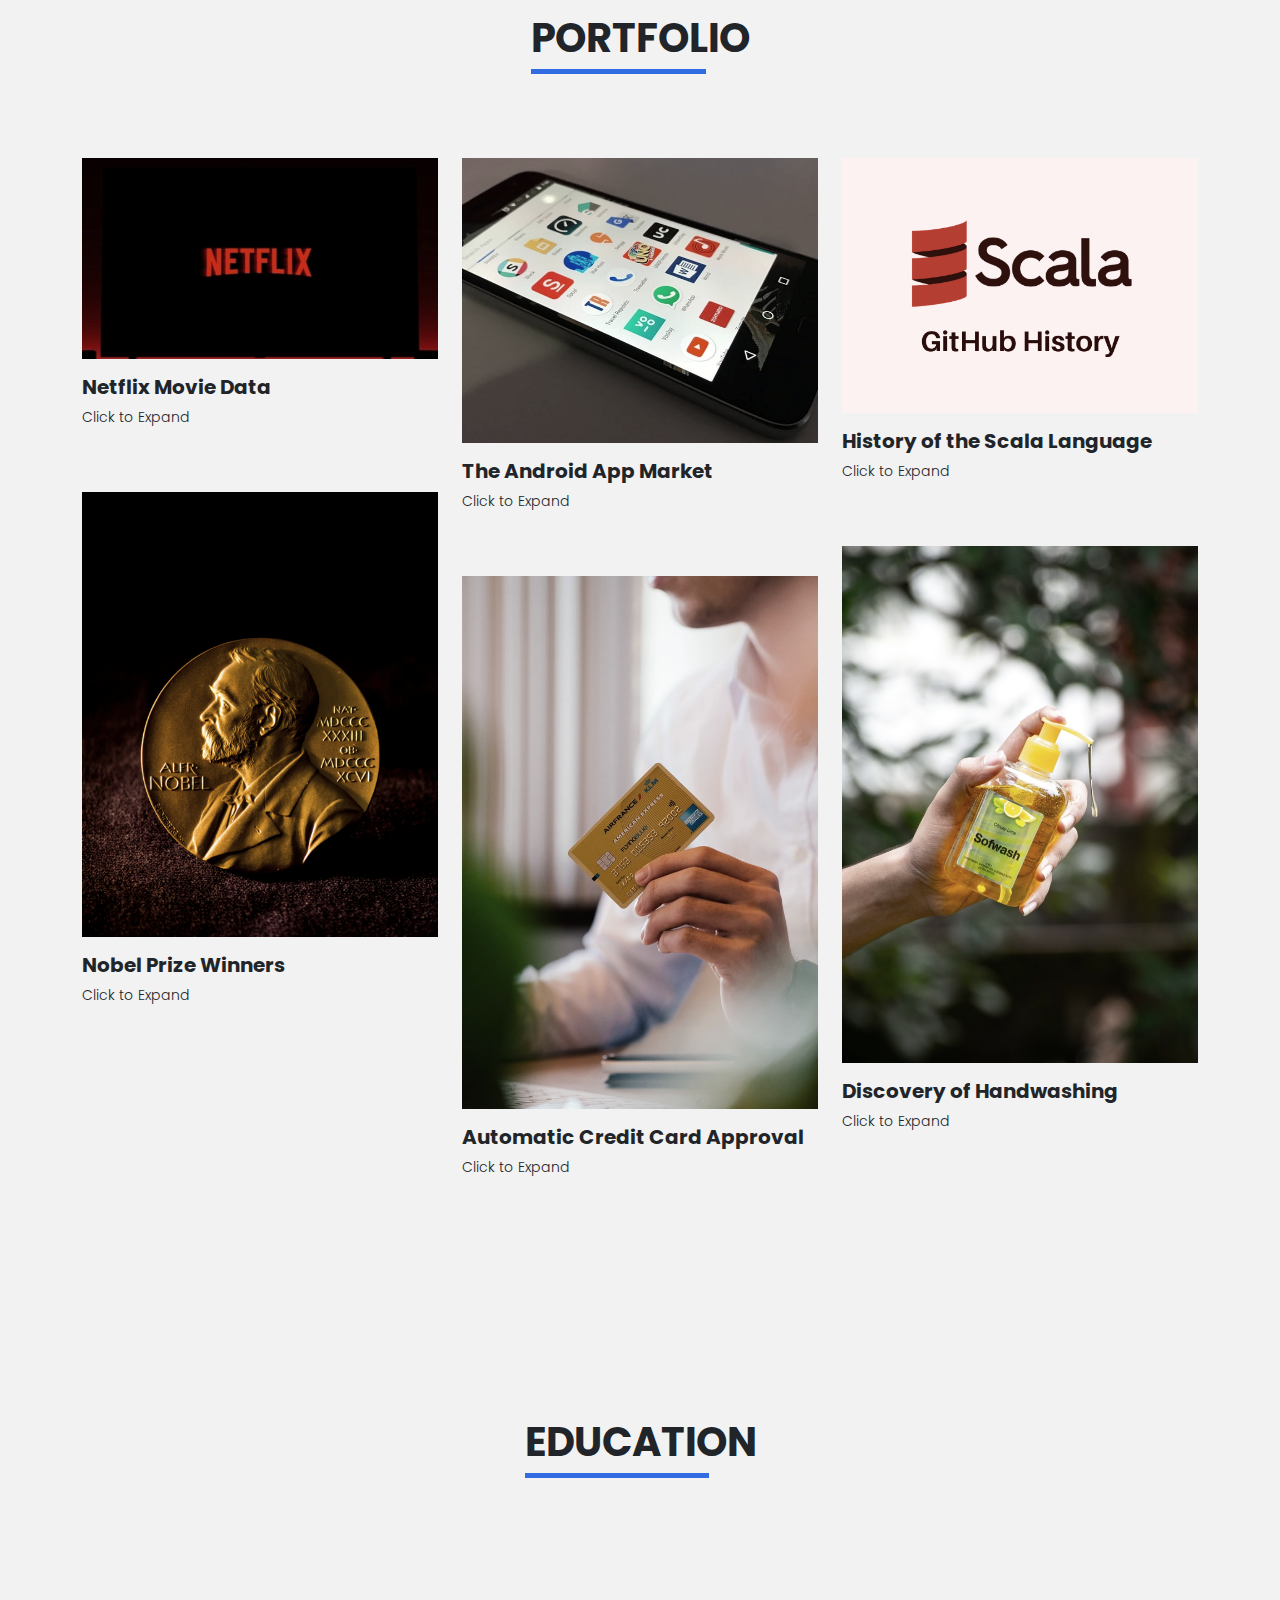
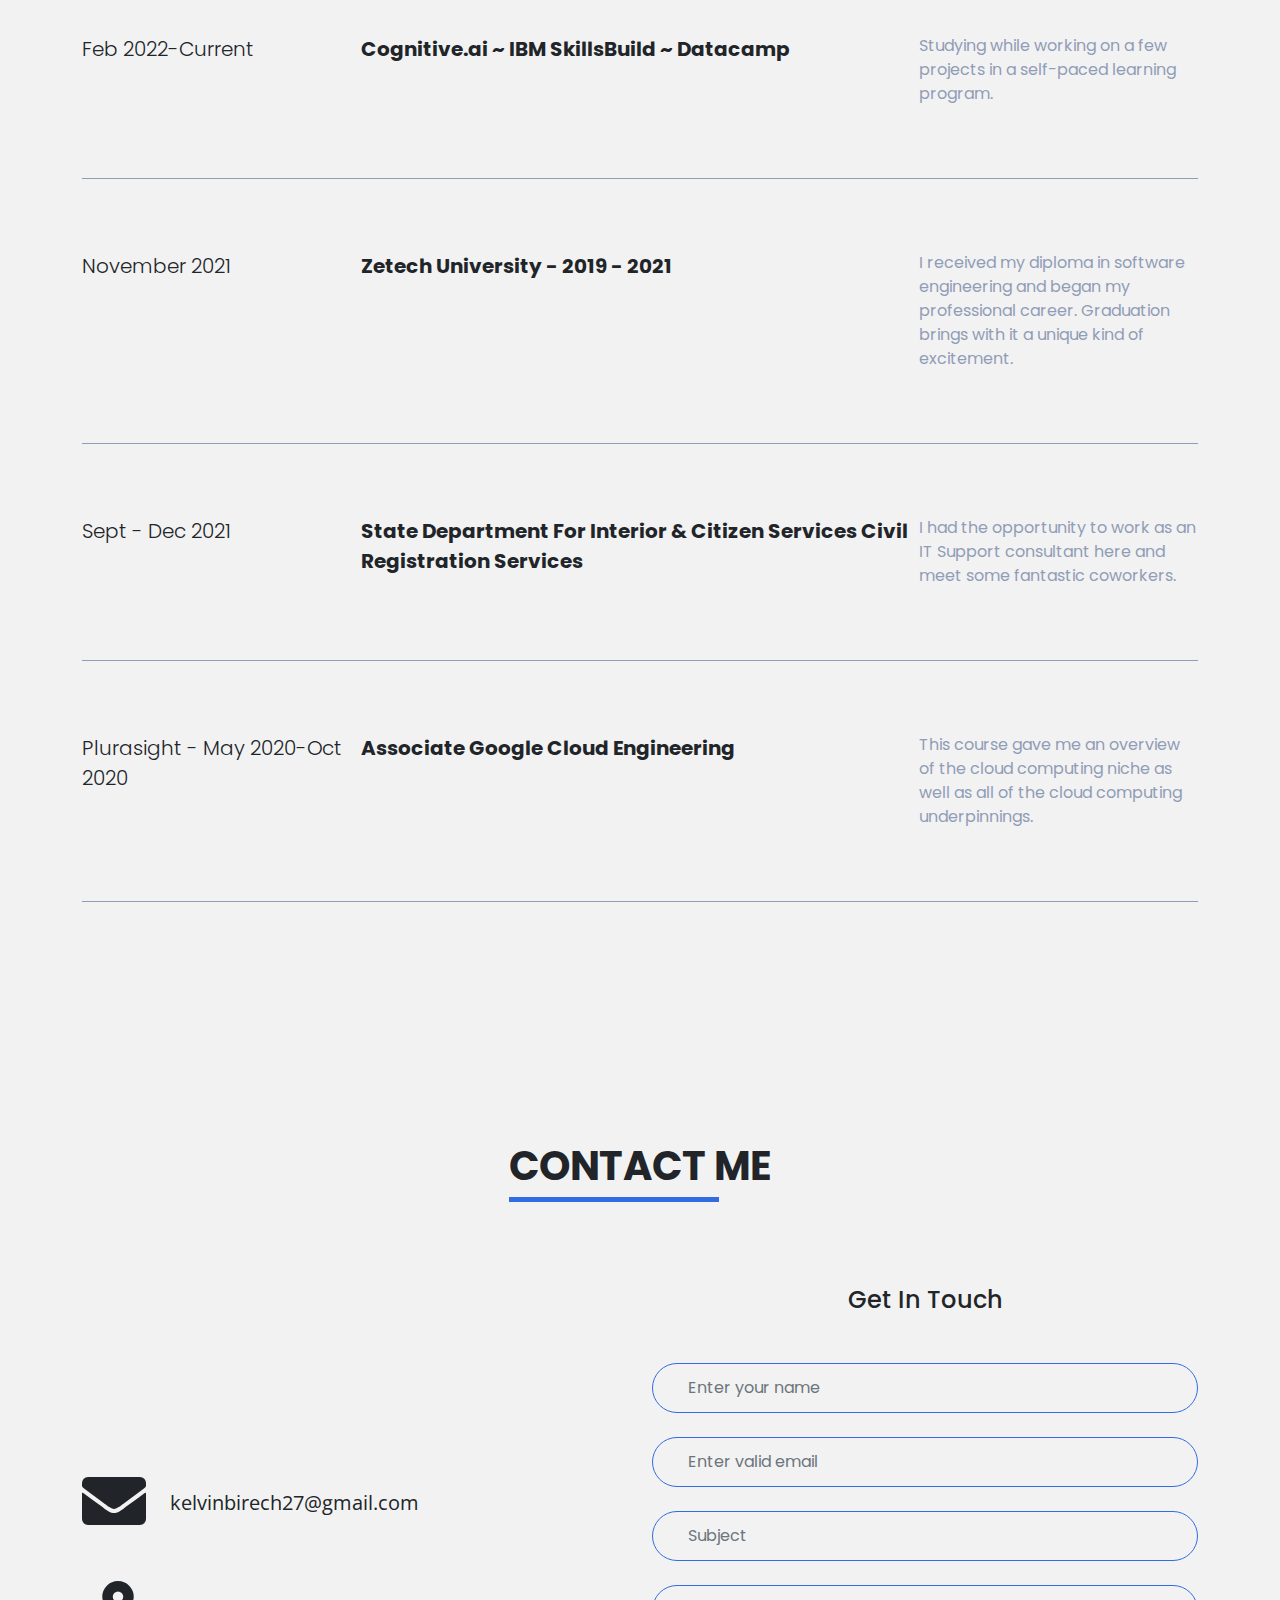
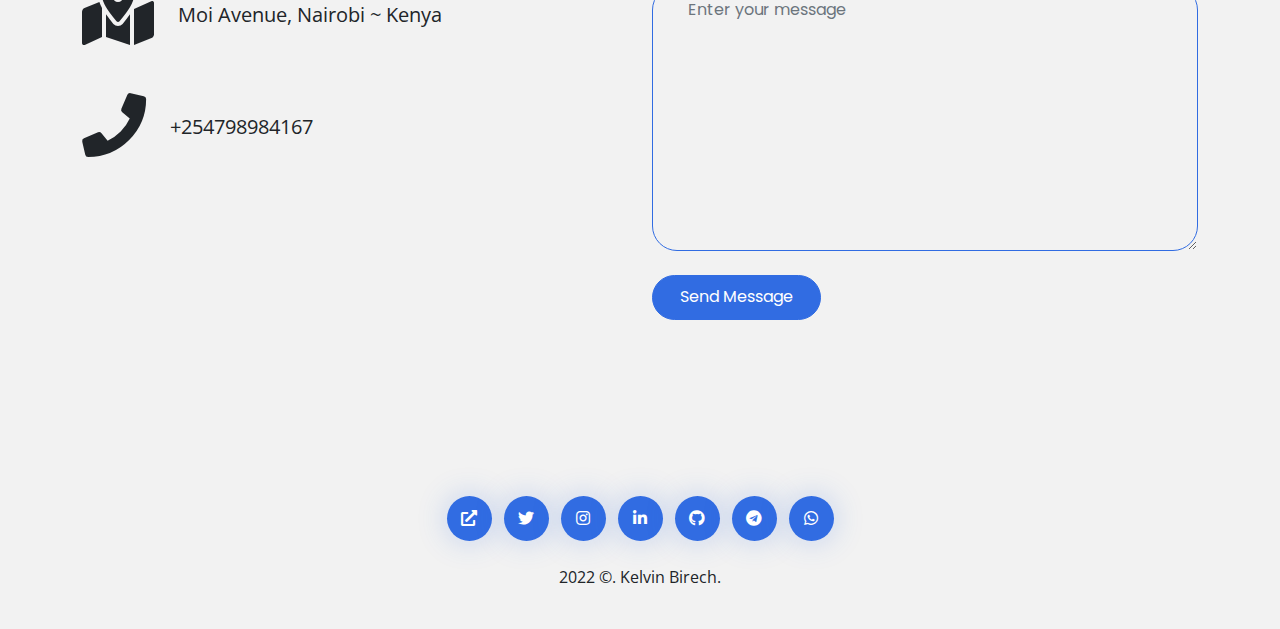
==== commit 6bfe6da8: "fixed home picture responsiveness on small devices" ====
--- a/index.html
+++ b/index.html
@@ -127,12 +127,12 @@
     <!--Home Section START-->
     <section id="home" class="home vh-100">
         <!--Home Background START-->
-        <div class="home-background position-absolute top-0 start-0 w-100 h-100 show-dark-mode-absolute">
+        <div class="home-background position-absolute top-0 start-0 w-100 h-100 show-dark-mode-absolute" >
             <img src="assets/images/home.jpg" data-aos="fade-up" data-aos-duration="1000" alt="home" class="w-100 h-100 fit-cover fit-left-top">
         </div>
         <!--Home Background END-->
         <!--Home Background START-->
-        <div class="home-background position-absolute top-0 start-0 w-100 h-100 show-light-mode-absolute" style="background-size: cover;">
+        <div class="home-background position-absolute top-0 start-0 w-100 h-100 show-light-mode-absolute" >
             <img src="assets/images/home_light.jpg" data-aos="fade-up" data-aos-duration="1000" alt="home" class="w-100 h-100 fit-cover fit-left-top">
         </div>
         <!--Home Background END-->
--- a/assets/css/elegant_dark.css
+++ b/assets/css/elegant_dark.css
@@ -7647,9 +7647,27 @@
 }
 
 .w-100 {
-  width: 100% !important;
-}
-
+  width: 100%!important;
+  
+
+}
+@media only screen and (max-width: 480px) {
+.w-100 {
+    width: 100%;
+    height: 300px;
+  object-fit: cover;
+  object-position: bottom;
+
+  }
+}
+@media only screen and (max-width: 786px) {
+  .w-100 {
+      width: 100%;
+      height: 300px;
+    object-position: center;
+  
+    }
+  }
 .w-auto {
   width: auto !important;
 }
--- a/assets/css/elegant_light.css
+++ b/assets/css/elegant_light.css
@@ -7646,8 +7646,25 @@
 
 .w-100 {
   width: 100% !important;
-}
-
+
+}
+@media only screen and (max-width: 480px) {
+  .w-100 {
+      width: 100%;
+      height: 300px;
+    object-fit: cover;
+    object-position: bottom;
+  
+    }
+  }
+  @media only screen and (max-width: 786px) {
+    .w-100 {
+        width: 100%;
+        height: 300px;
+      object-position: center;
+    
+      }
+    }
 .w-auto {
   width: auto !important;
 }
@@ -12664,10 +12681,7 @@
 }
 
 /* 6.5 Image Fit Helpers */
-img.fit-cover {
-  -o-object-fit: cover;
-     object-fit: cover;
-}
+
 
 img.fit-left-top {
   -o-object-position: left top;
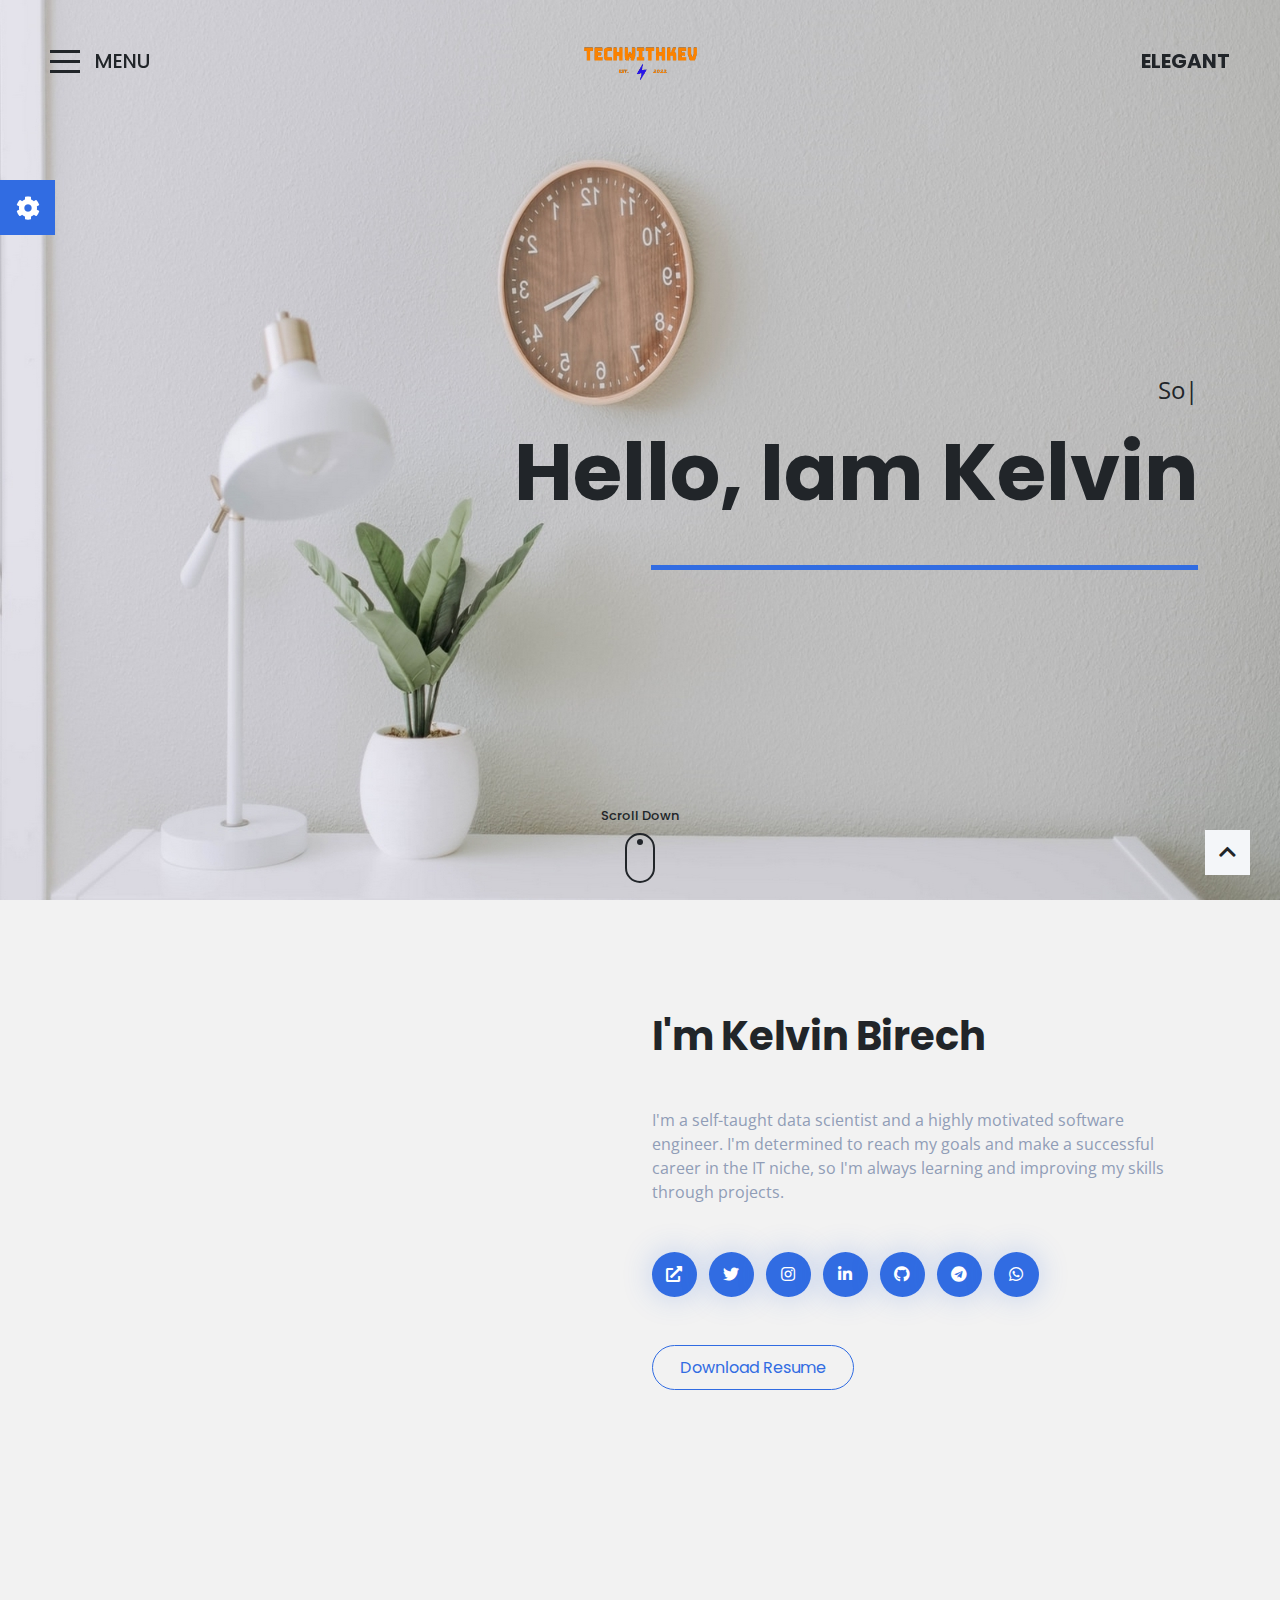
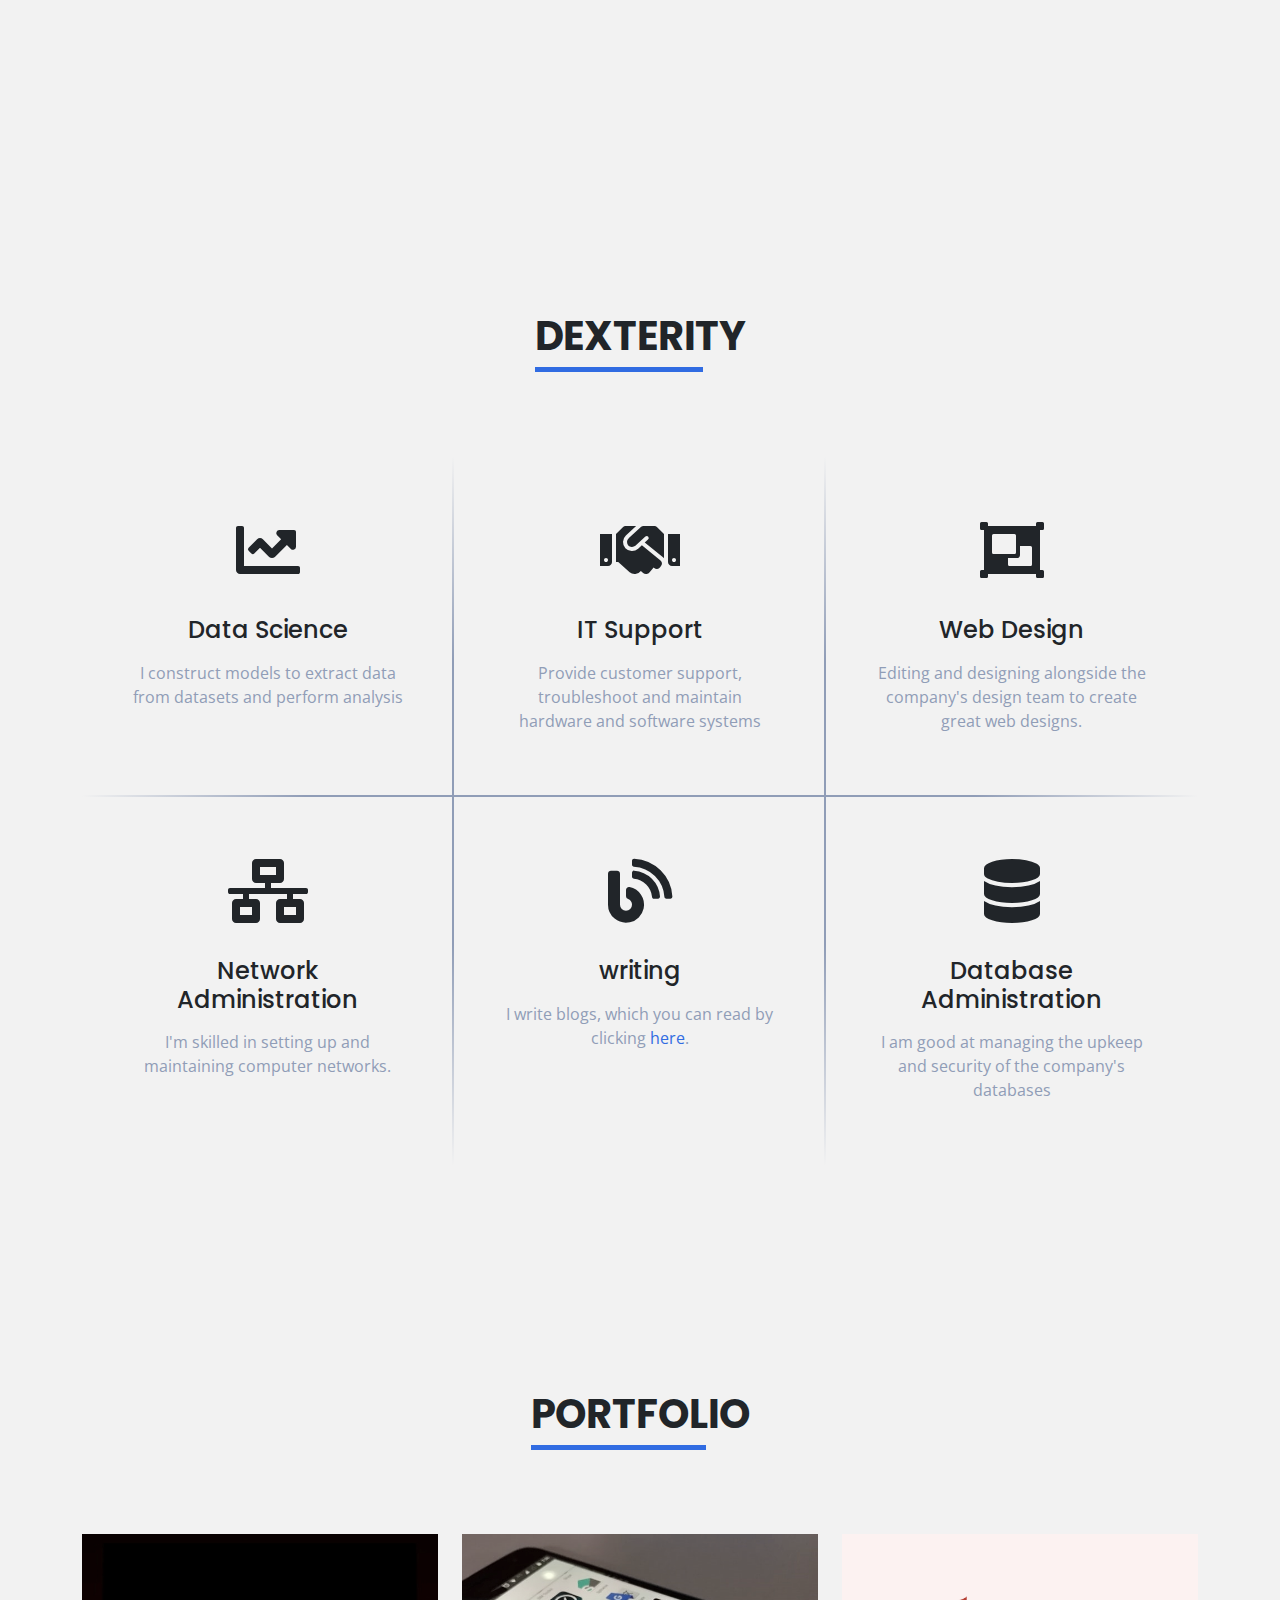
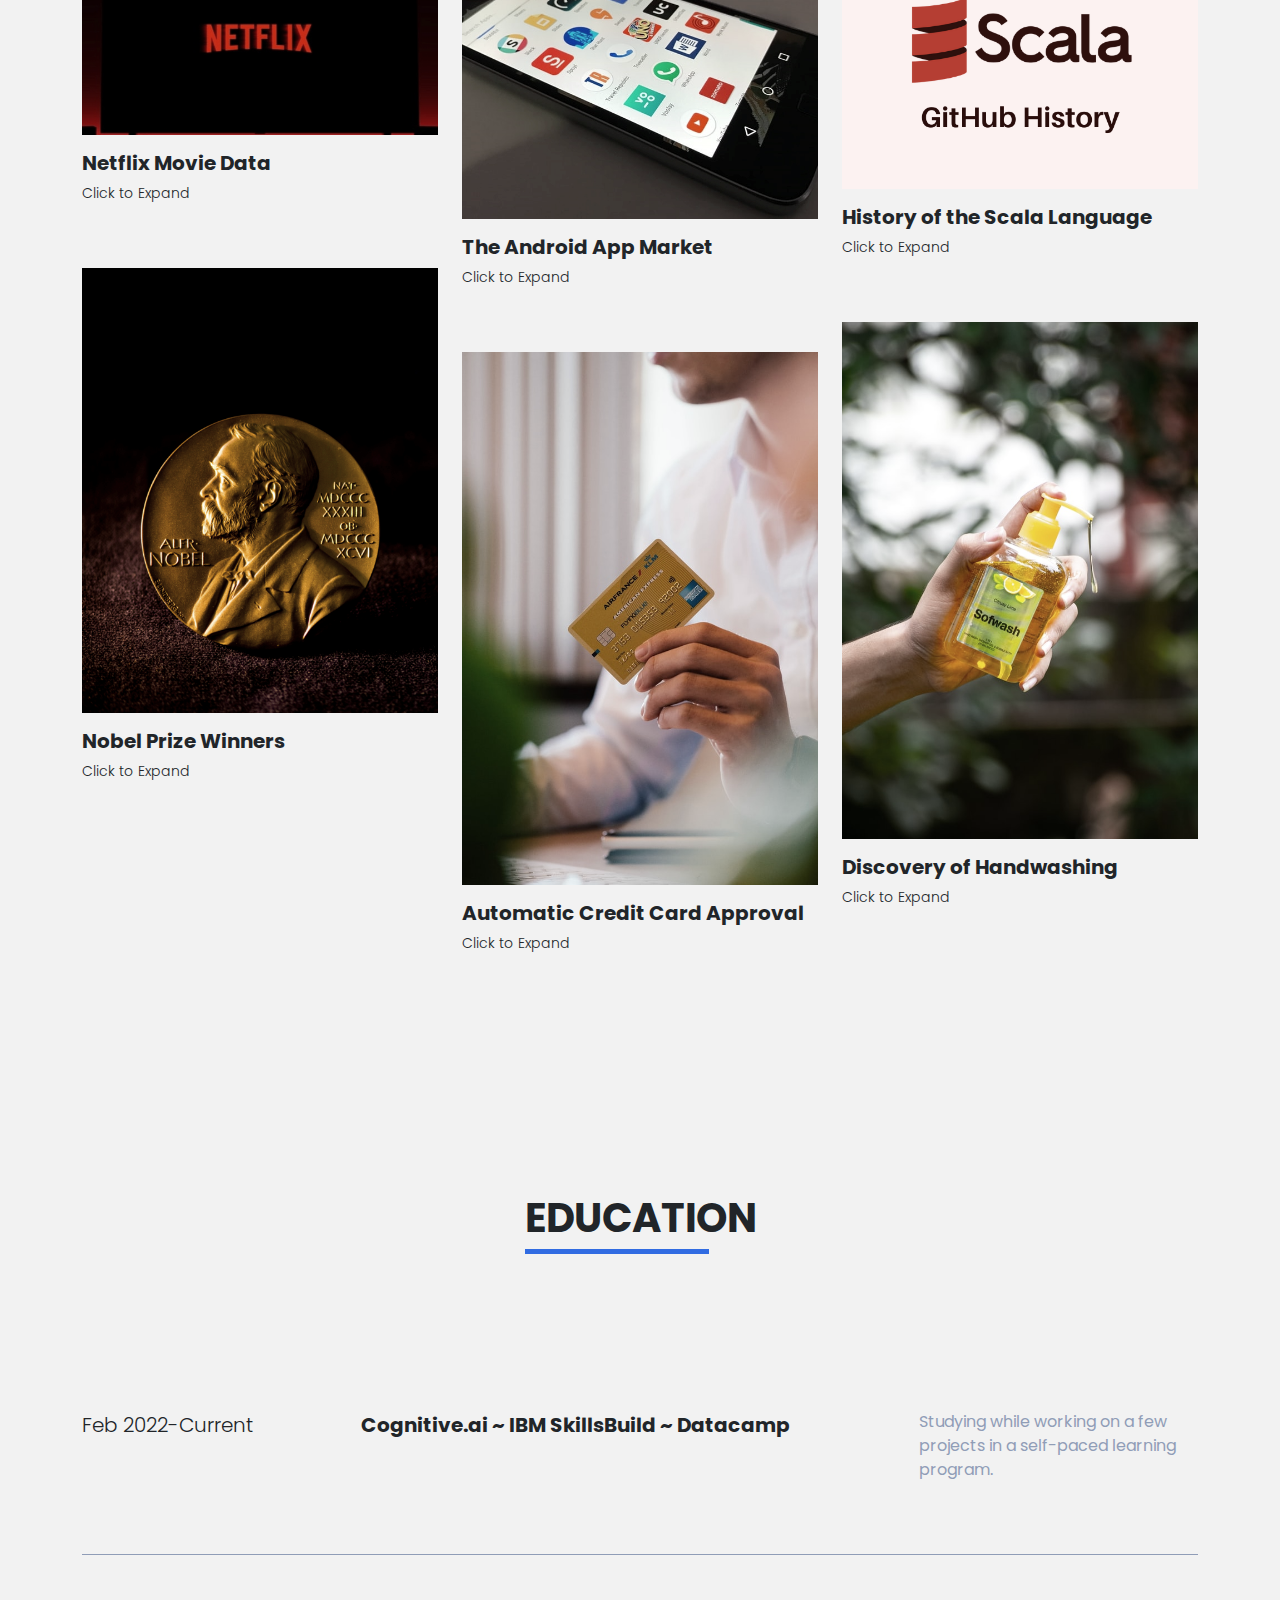
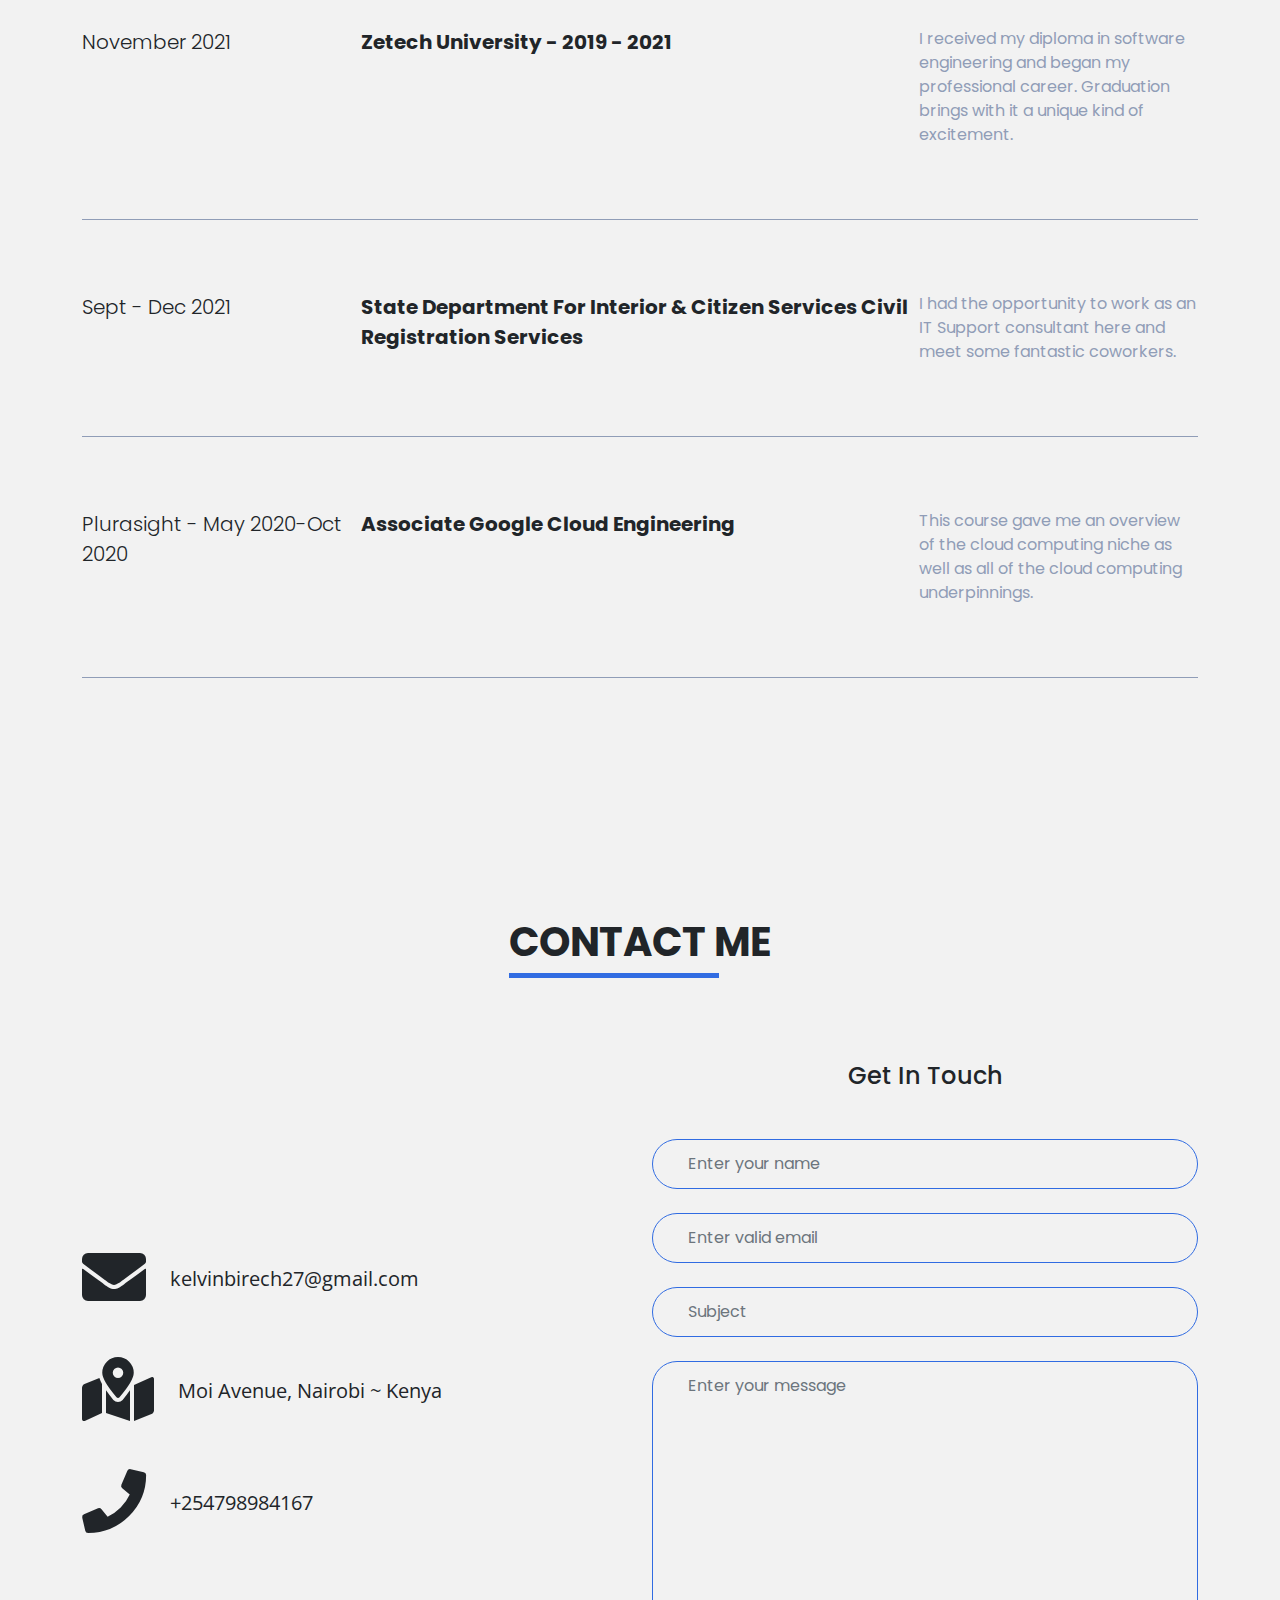
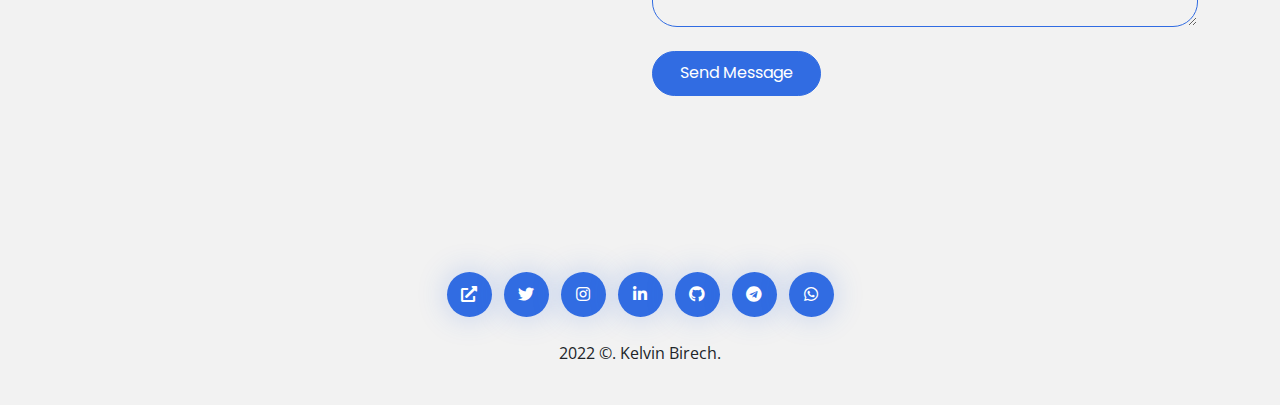
==== commit 89549e7b: "fixed section heights on small screens, changed form focus color" ====
--- a/index.html
+++ b/index.html
@@ -218,7 +218,7 @@
                                    
                                 </ul>
                                 <!--Social Links END-->
-                                <a target="blank"href="files/kelvinbirechresume.pdf"  class="btn btn-outline-primary" title="Download CV">Download Resume</a>
+                                <a target="blank"href="files/kelvinbirechresume.pdf"  class="btn btn-outline-primary" title="Download  Resume">Download Resume</a>
                             </div>
                         </div>
                     </div>
@@ -228,8 +228,8 @@
         </div>
     </section>
     <!--About Section END-->
-    <!--Services Section START-->
-    <section id="services" stsyle="background-image: url(assets/images/branko-stancevic-GI1hwOGqGtE-unsplash.jpg);">
+    <!--Skill Section START-->
+    <section id="services" >
         <div class="container" >
 
             <!--Section Heading START-->
@@ -322,12 +322,8 @@
             <!--Section Body END-->
         </div>
     </section>
-    <!--Services Section END-->
-    <!--Facts Section START-->
-    <section id="facts">
-
-    </section>
-    <!--Facts Sectrion END-->
+    <!--Skill Section END-->
+
     <!--Portfolio Section START-->
     <section id="portfolio">
         <div class="container">
@@ -708,11 +704,11 @@
     <!--Style switcher START-->
     <div id="color-switcher" class="d-flex flex-row">
         <div class="switcher-area">
-            <h3 class="mb-4 mt-2">Choose your color</h3>
+            <h3 class="mb-4 mt-2">Choose Accent color</h3>
             <ul class="switcher-list">
                
             </ul>
-            <h3 class="mb-4 mt-4">Layout</h3>
+            <h3 class="mb-4 mt-4">Change Mode</h3>
             <div class="auto_layout mt-4 mb-4">
                 <label class="kd_switch">
                     <input type="checkbox" id="autodetect" checked>
--- a/assets/css/elegant_dark.css
+++ b/assets/css/elegant_dark.css
@@ -5833,7 +5833,7 @@
 
 .form-control:focus {
   color: #01010D;
-  background-color: #fff;
+  
   border-color: #86b7fe;
   outline: 0;
   -webkit-box-shadow: 0 0 0 0.25rem rgba(13, 110, 253, 0.25);
@@ -7715,6 +7715,18 @@
 .min-vh-100 {
   min-height: 100vh !important;
 }
+@media only screen and (max-width: 480px) {
+  .min-vh-100 {
+     min-height: 140vh !important;
+  
+    }
+  }
+  @media only screen and (max-width: 786px) {
+    .min-vh-100 {
+        padding-top: 50px;
+    
+      }
+    }
 
 .flex-fill {
   -webkit-box-flex: 1 !important;
@@ -12164,7 +12176,7 @@
 
 .form-control:focus {
   color: var(--elegant-input-focus-color);
-  background-color: var(--elegant-input-focus-background);
+  
   border-color: var(--elegant-input-focus-border);
   -webkit-box-shadow: 0 0 0 0.25rem var(--elegant-input-focus-shadow);
           box-shadow: 0 0 0 0.25rem var(--elegant-input-focus-shadow);
--- a/assets/css/elegant_light.css
+++ b/assets/css/elegant_light.css
@@ -7712,6 +7712,19 @@
 .min-vh-100 {
   min-height: 100vh !important;
 }
+@media only screen and (max-width: 480px) {
+  .min-vh-100 {
+     min-height: 140vh !important;
+  
+    }
+  }
+  @media only screen and (max-width: 786px) {
+    .min-vh-100 {
+        padding-top: 50px;
+    
+      }
+    }
+
 
 .flex-fill {
   -webkit-box-flex: 1 !important;
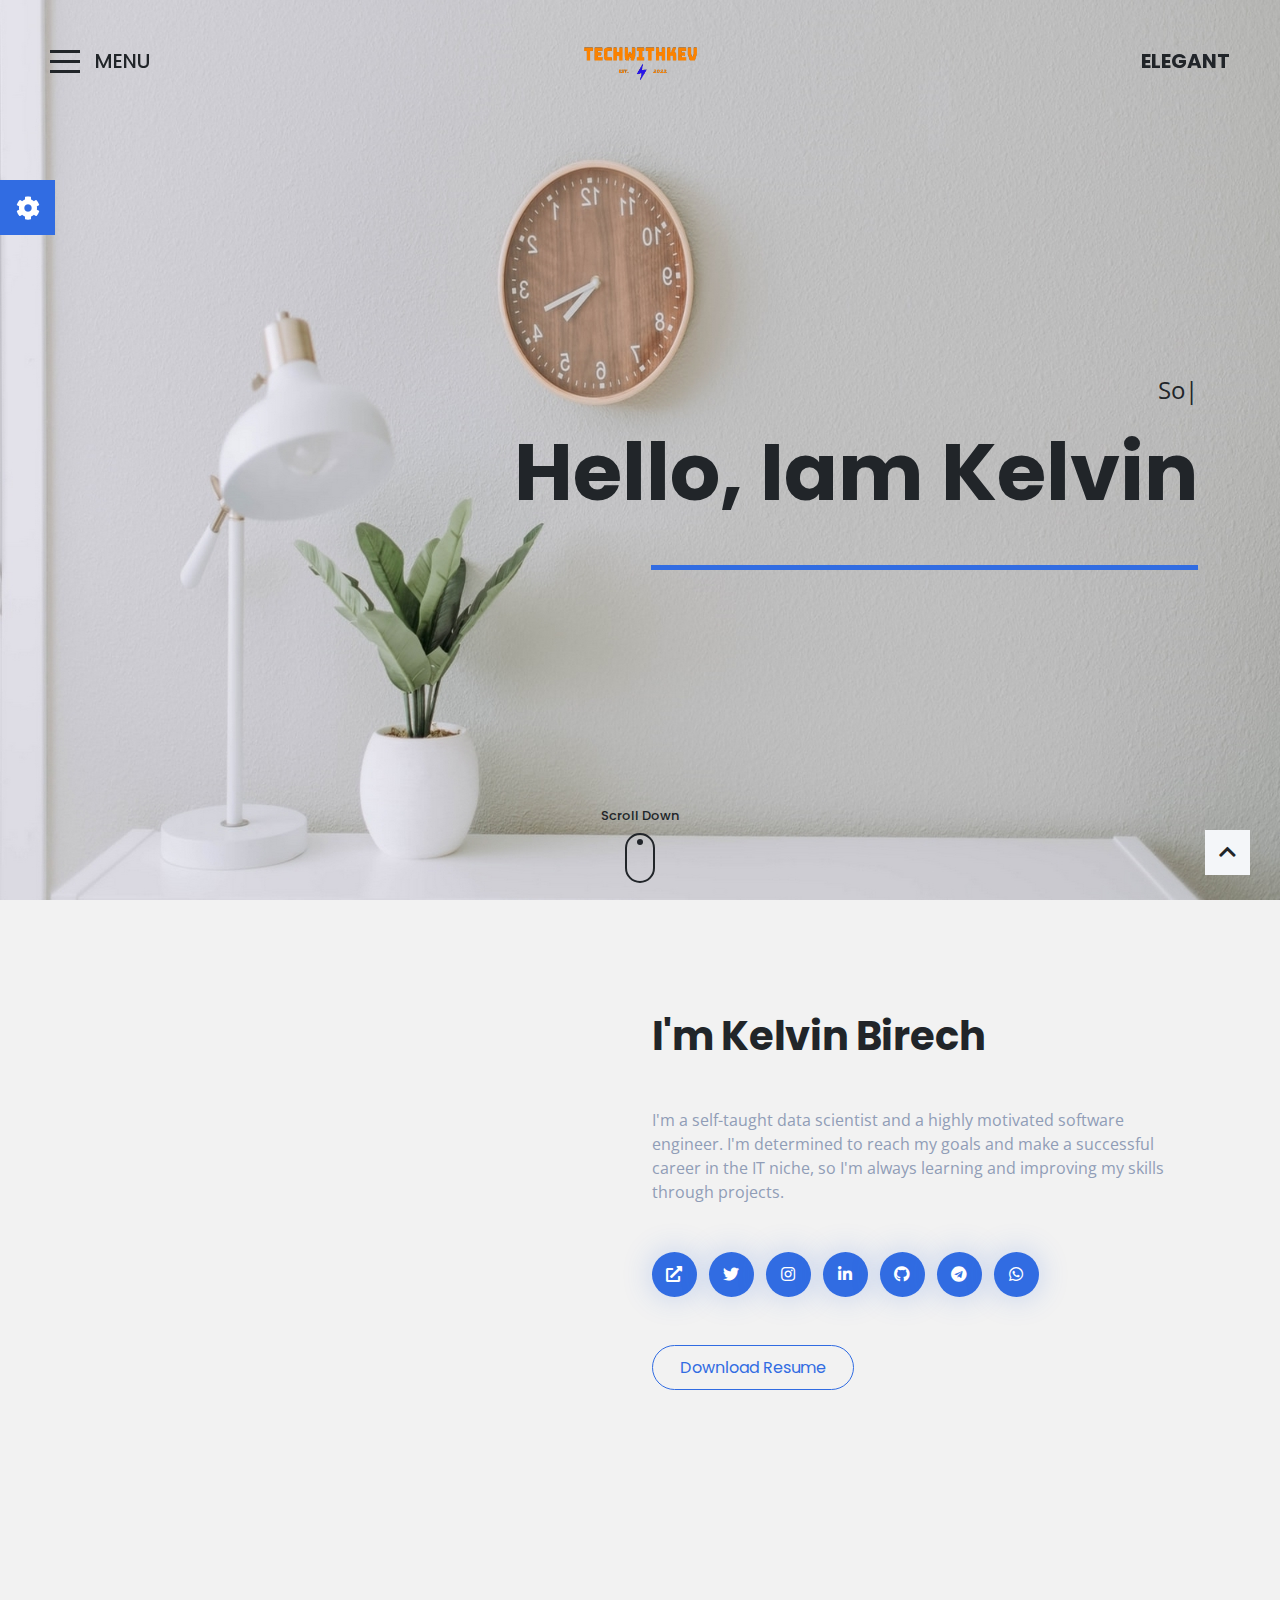
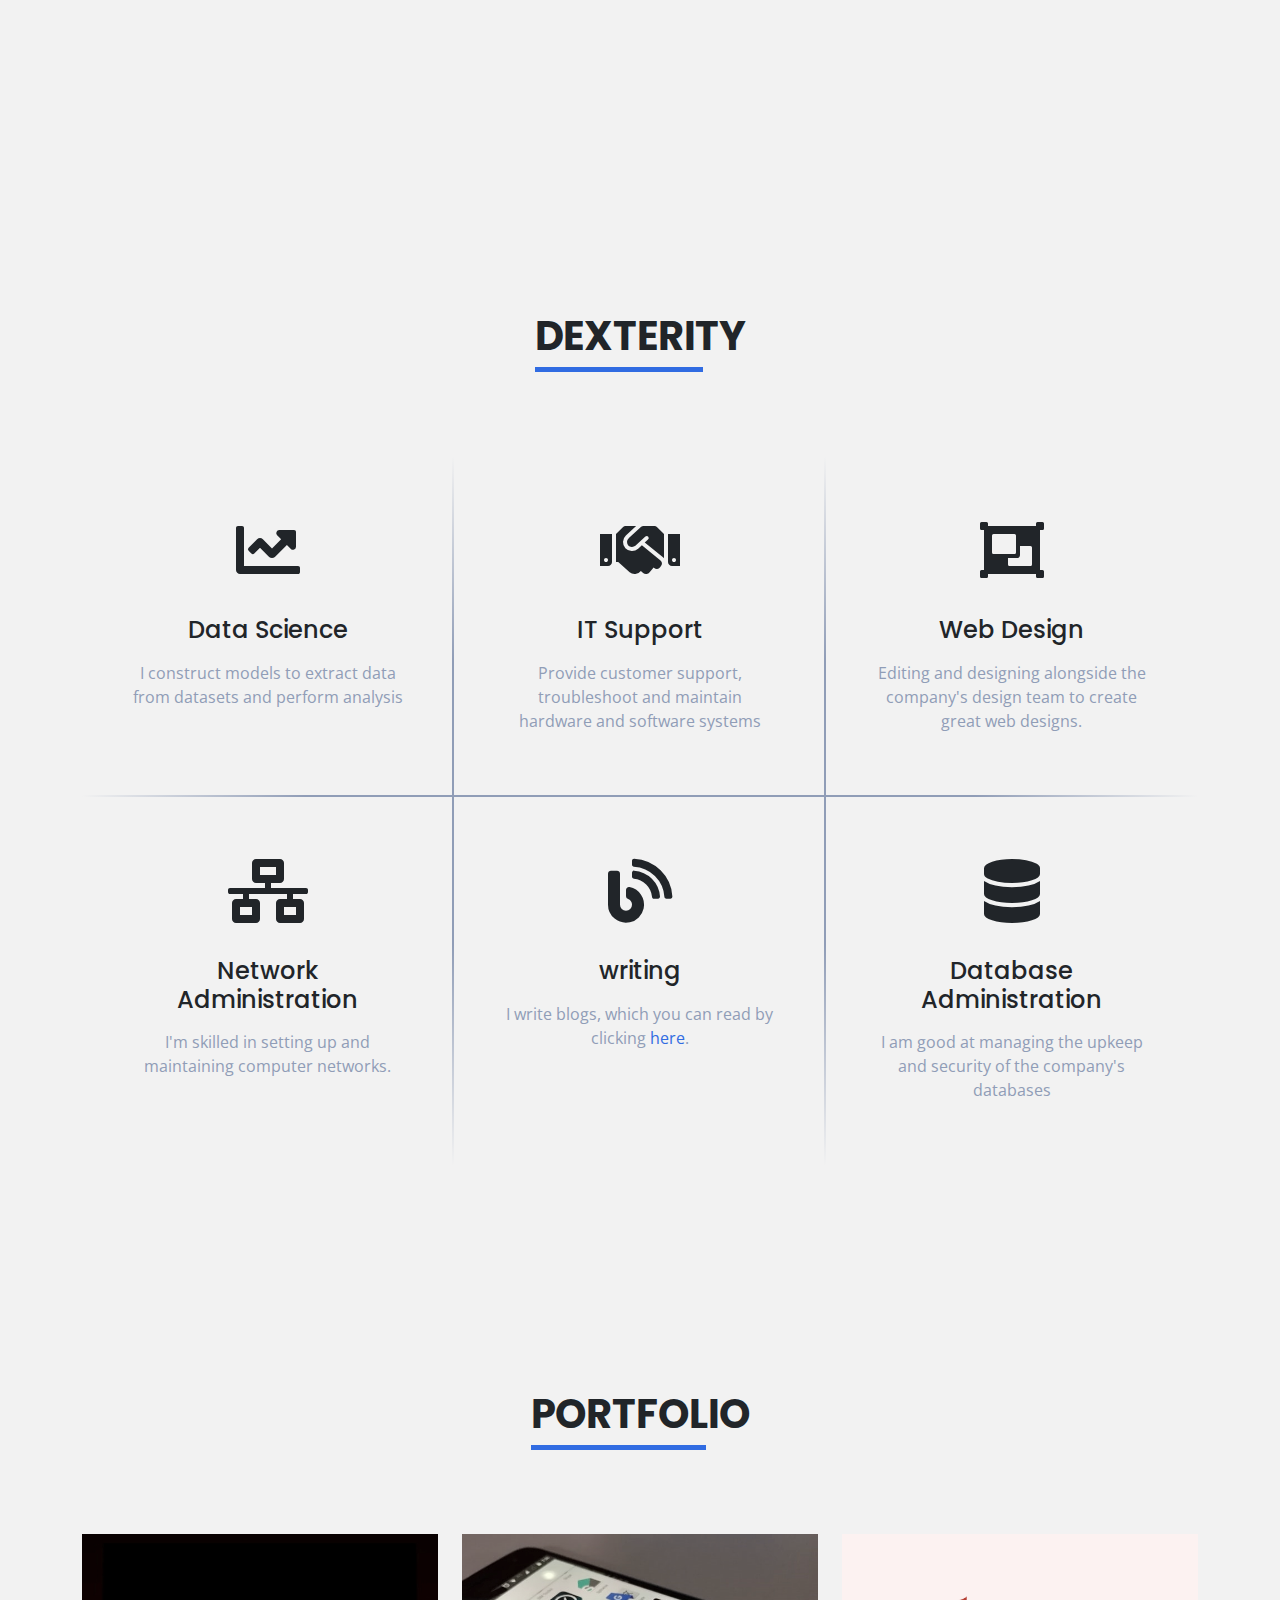
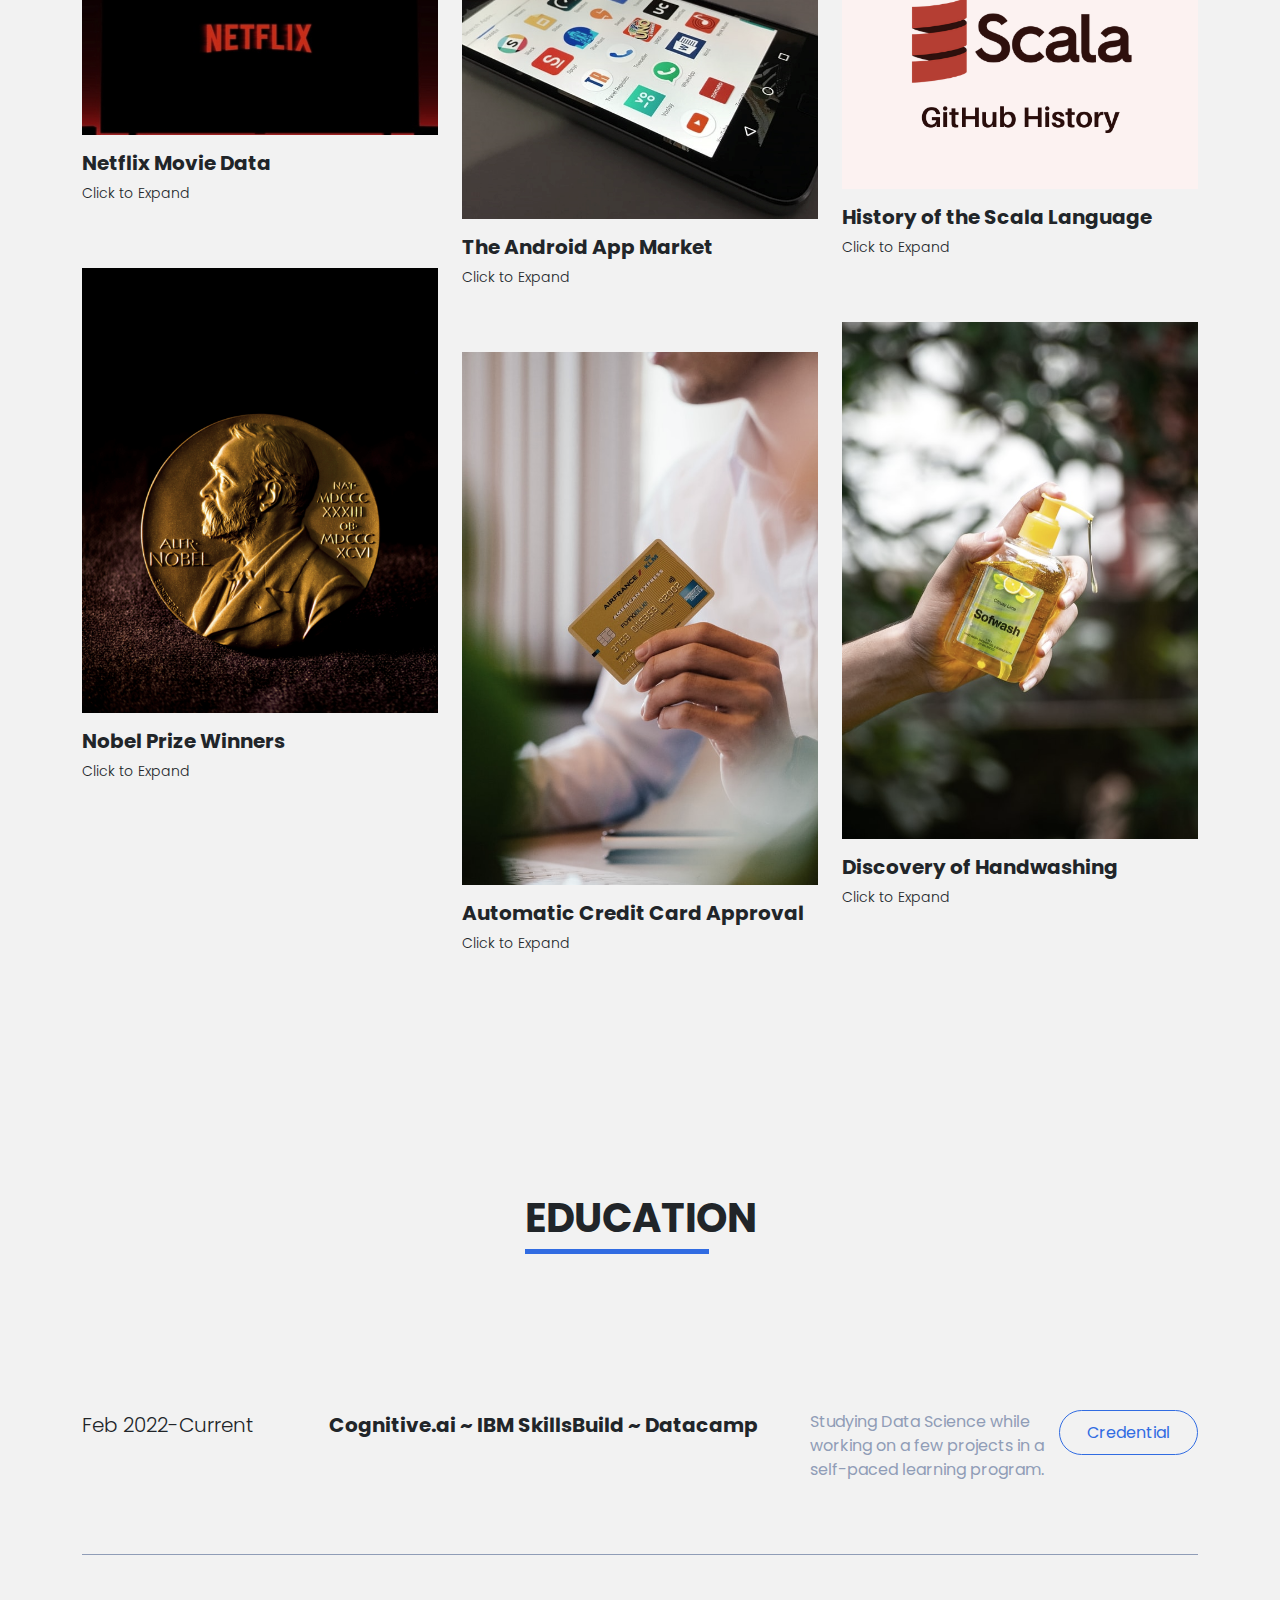
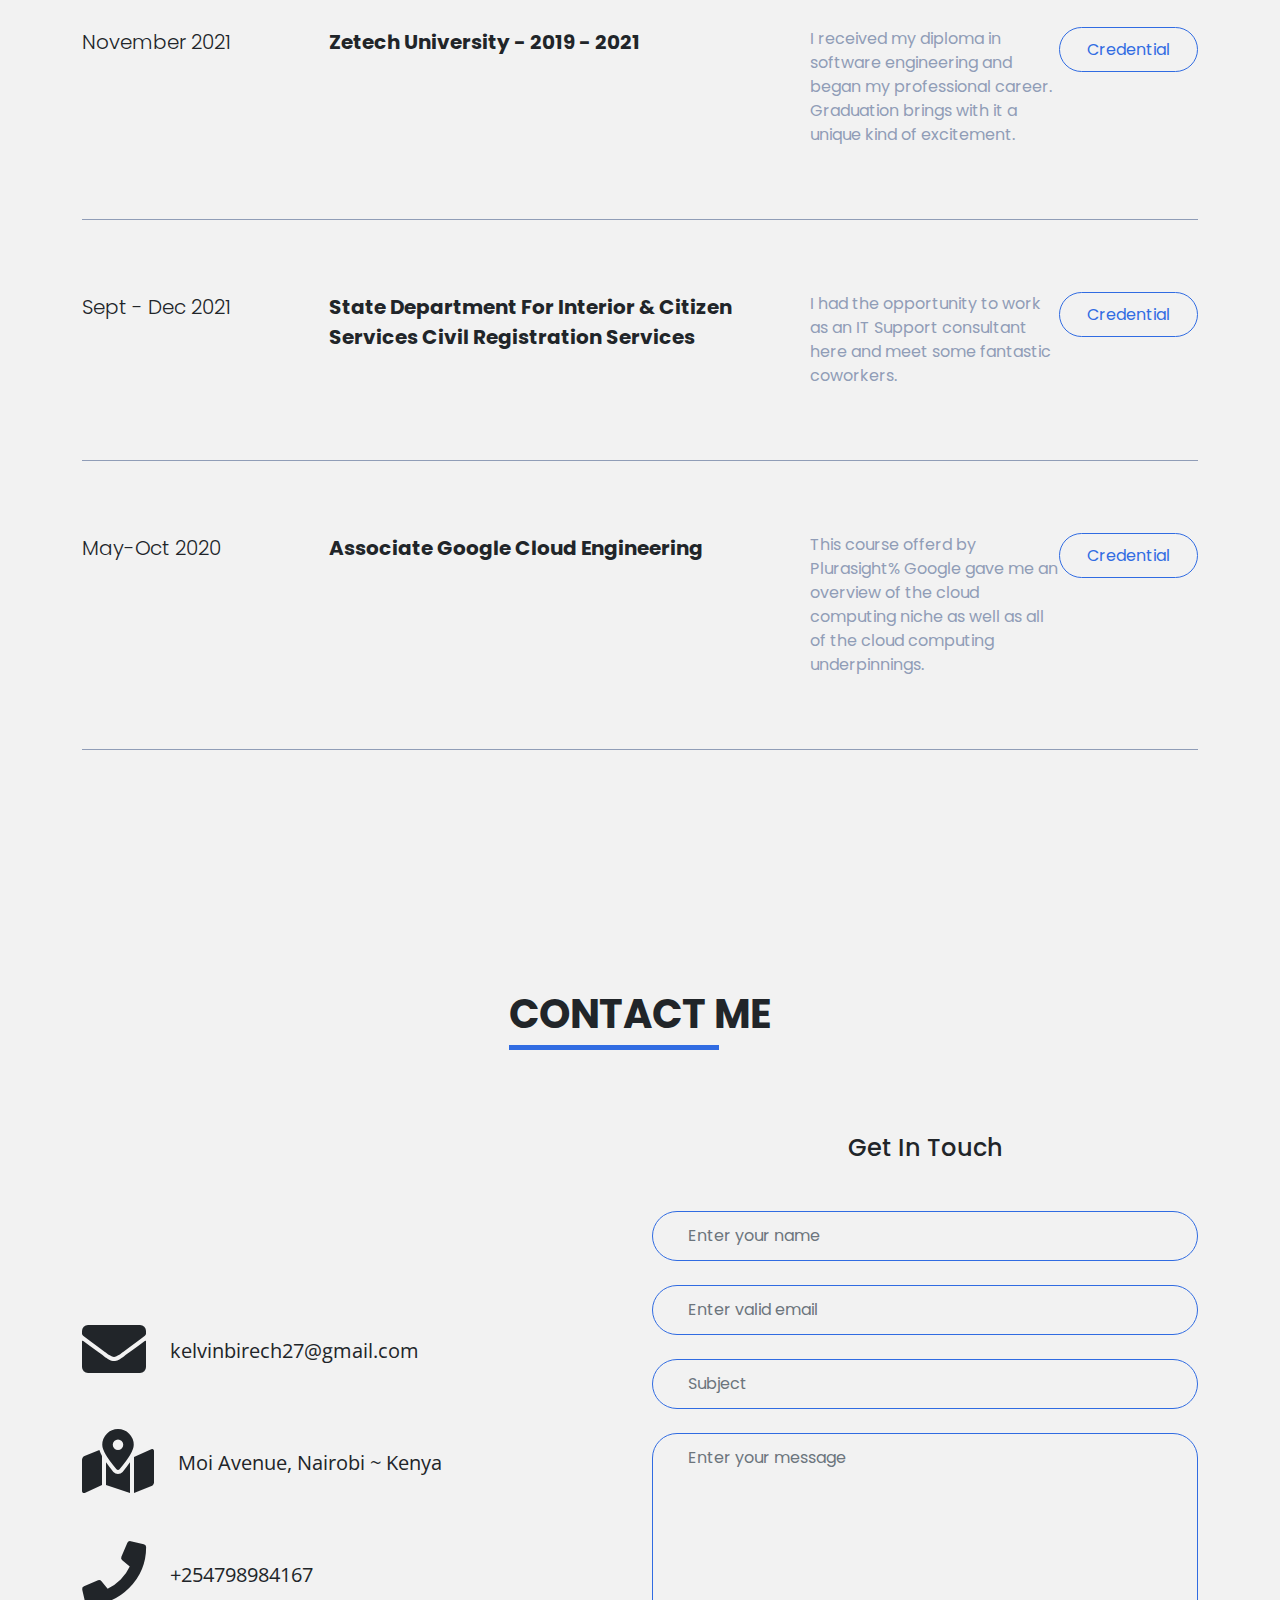
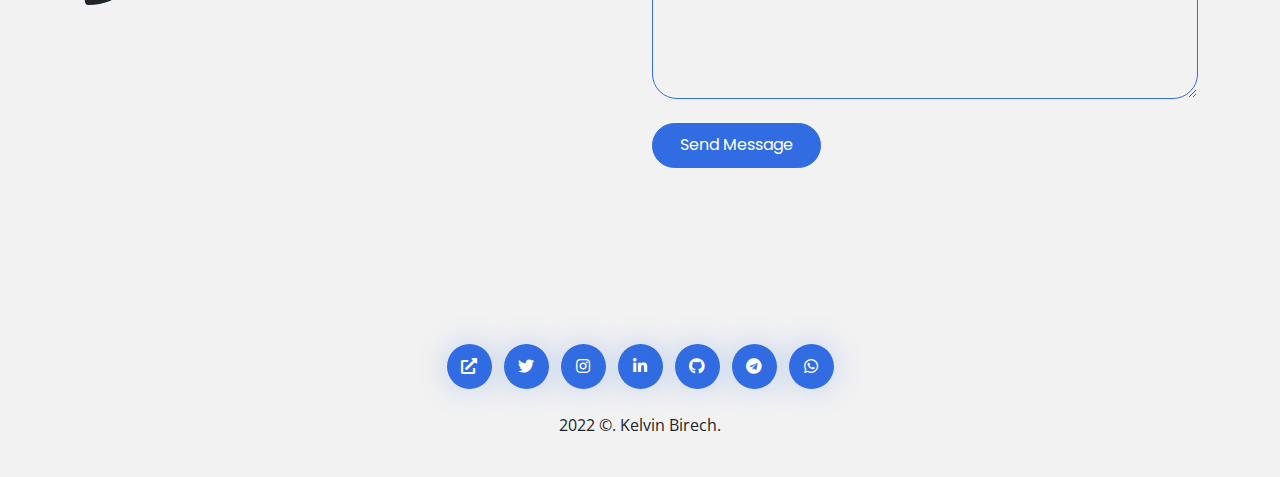
==== commit d60999a9: "added credential links" ====
--- a/index.html
+++ b/index.html
@@ -488,7 +488,9 @@
                                 <td class="d-table-cell d-sm-none">
                                     <div class="mb-3 fw-light">Feb 2022-Current</div>
                                     <div class="mb-3 fw-bold">Cognitive.ai ~ IBM SkillsBuild ~ Datacamp</div>
-                                    <div>Studying while working on a few projects in a self-paced learning program.</div>
+                                    <div>Studying Data Science while working on a few projects in a self-paced learning program.</div>
+                                    <br>
+                                    <div><a target="blank"href="https://bit.ly/3uYuHKj"><button type="button" class="btn btn-outline-primary">Credential</button></a></div>
                                 </td>
 
                                 <td class="w-25 d-none d-sm-table-cell ">
@@ -496,10 +498,17 @@
                                 </td>
                                 <td class="w-50 d-none d-sm-table-cell">
                                     <span class="fw-bold fs-5">Cognitive.ai ~ IBM SkillsBuild ~ Datacamp</span>
+                                    
                                 </td>
                                 <td class="w-25 d-none d-sm-table-cell">
-                                    <span class="fw-normal text-secondary">Studying while working on a few projects in a self-paced learning program.</span>
-                                </td>
+                                    <span class="fw-normal text-secondary">Studying Data Science while working on a few projects in a self-paced learning program.</span>
+                                </td>
+                                <td class="w-25 d-none d-sm-table-cell">
+                                    <span ><a target="blank"href="https://bit.ly/3uYuHKj"><button type="button" class="btn btn-outline-primary">Credential</button></a></span>
+                                </td>
+                               
+                                         
+                                   
                             </tr>
 
 
@@ -508,6 +517,8 @@
                                     <div class="mb-3 fw-light">November 2021</div>
                                     <div class="mb-3 fw-bold">Zetech University - 2019 - 2021</div>
                                     <div>I received my diploma in software engineering and began my professional career. Graduation brings with it a unique kind of excitement.</div>
+                                    <br>
+                                    <div><a target="blank"href="https://bit.ly/3jbOzUM"><button type="button" class="btn btn-outline-primary">Credential</button></a></div>
                                 </td>
                                 <td class="w-25 d-none d-sm-table-cell ">
                                     <span class="fw-light fs-5">November 2021</span>
@@ -517,6 +528,9 @@
                                 </td>
                                 <td class="w-25 d-none d-sm-table-cell ">
                                     <span class="fw-normal text-secondary">I received my diploma in software engineering and began my professional career. Graduation brings with it a unique kind of excitement.</span>
+                                </td>
+                                <td class="w-25 d-none d-sm-table-cell">
+                                    <span ><a target="blank"href="https://bit.ly/3jbOzUM"><button type="button" class="btn btn-outline-primary">Credential</button></a></span>
                                 </td>
                             </tr>
 
@@ -526,6 +540,8 @@
                                     <div class="mb-3 fw-light">Sept - Dec 2021</div>
                                     <div class="mb-3 fw-bold">State Department For Interior & Citizen Services Civil Registration Services</div>
                                     <div>I had the opportunity to work as an IT Support consultant here and meet some fantastic coworkers.</div>
+                                    <br>
+                                    <div><a target="blank"href="https://bit.ly/37e2MOu"><button type="button" class="btn btn-outline-primary">Credential</button></a></div>
                                 </td>
                                 <td class="w-25 d-none d-sm-table-cell ">
                                     <span class="fw-light fs-5">Sept - Dec 2021</span>
@@ -536,24 +552,32 @@
                                 <td class="w-25 d-none d-sm-table-cell ">
                                     <span class="fw-normal text-secondary">I had the opportunity to work as an IT Support consultant here and meet some fantastic coworkers.</span>
                                 </td>
+                                <td class="w-25 d-none d-sm-table-cell">
+                                    <span ><a target="blank"href="https://bit.ly/37e2MOu"><button type="button" class="btn btn-outline-primary">Credential</button></a></span>
+                                </td>
                             </tr>
 
                             <tr>
                                 
 
                                 <td class="d-table-cell d-sm-none">
-                                    <div class="mb-3 fw-light">Plurasight - May 2020-Oct 2020</div>
+                                    <div class="mb-3 fw-light">May-Oct 2020</div>
                                     <div class="mb-3 fw-bold">Associate Google Cloud Engineering</div>
                                     <div>This course gave me an overview of the cloud computing niche as well as all of the cloud computing underpinnings.</div>
+                                    <br>
+                                    <div><a target="blank"href="https://bit.ly/3J9jtYM"><button type="button" class="btn btn-outline-primary">Credential</button></a></div>
                                 </td>
                                 <td class="w-25 d-none d-sm-table-cell ">
-                                    <span class="fw-light fs-5">Plurasight - May 2020-Oct 2020</span>
+                                    <span class="fw-light fs-5">May-Oct 2020</span>
                                 </td>
                                 <td class="w-50 d-none d-sm-table-cell 0">
                                     <span class="fw-bold fs-5">Associate Google Cloud Engineering</span>
                                 </td>
                                 <td class="w-25 d-none d-sm-table-cell ">
-                                    <span class="fw-normal text-secondary">This course gave me an overview of the cloud computing niche as well as all of the cloud computing underpinnings.</span>
+                                    <span class="fw-normal text-secondary">This course offerd by Plurasight% Google gave me an overview of the cloud computing niche as well as all of the cloud computing underpinnings.</span>
+                                </td>
+                                <td class="w-25 d-none d-sm-table-cell">
+                                    <span ><a target="blank"href="https://bit.ly/3J9jtYM"><button type="button" class="btn btn-outline-primary">Credential</button></a></span>
                                 </td>
                             </tr>
 
@@ -619,7 +643,7 @@
                     </div>
                     <div class="col-md-6">
                         <h3 class="mb-5 fs-4 text-center text-sm-left">Get In Touch</h3>
-                        <form action="https://demo.themesuccess.com/templates/elegant/php/form.php" method="post" id="contact-form" netlify>
+                        <form name="contact" method="POST" data-netlify="true" id="contact-form" >
                             <div class="mb-4">
                                 <input type="text" name="name" id="name" placeholder="Enter your name" class="form-control">
                             </div>
@@ -773,4 +797,4 @@
     <script src="assets/js/switcher.js"></script>
 </body>
 
-</html>+</html>
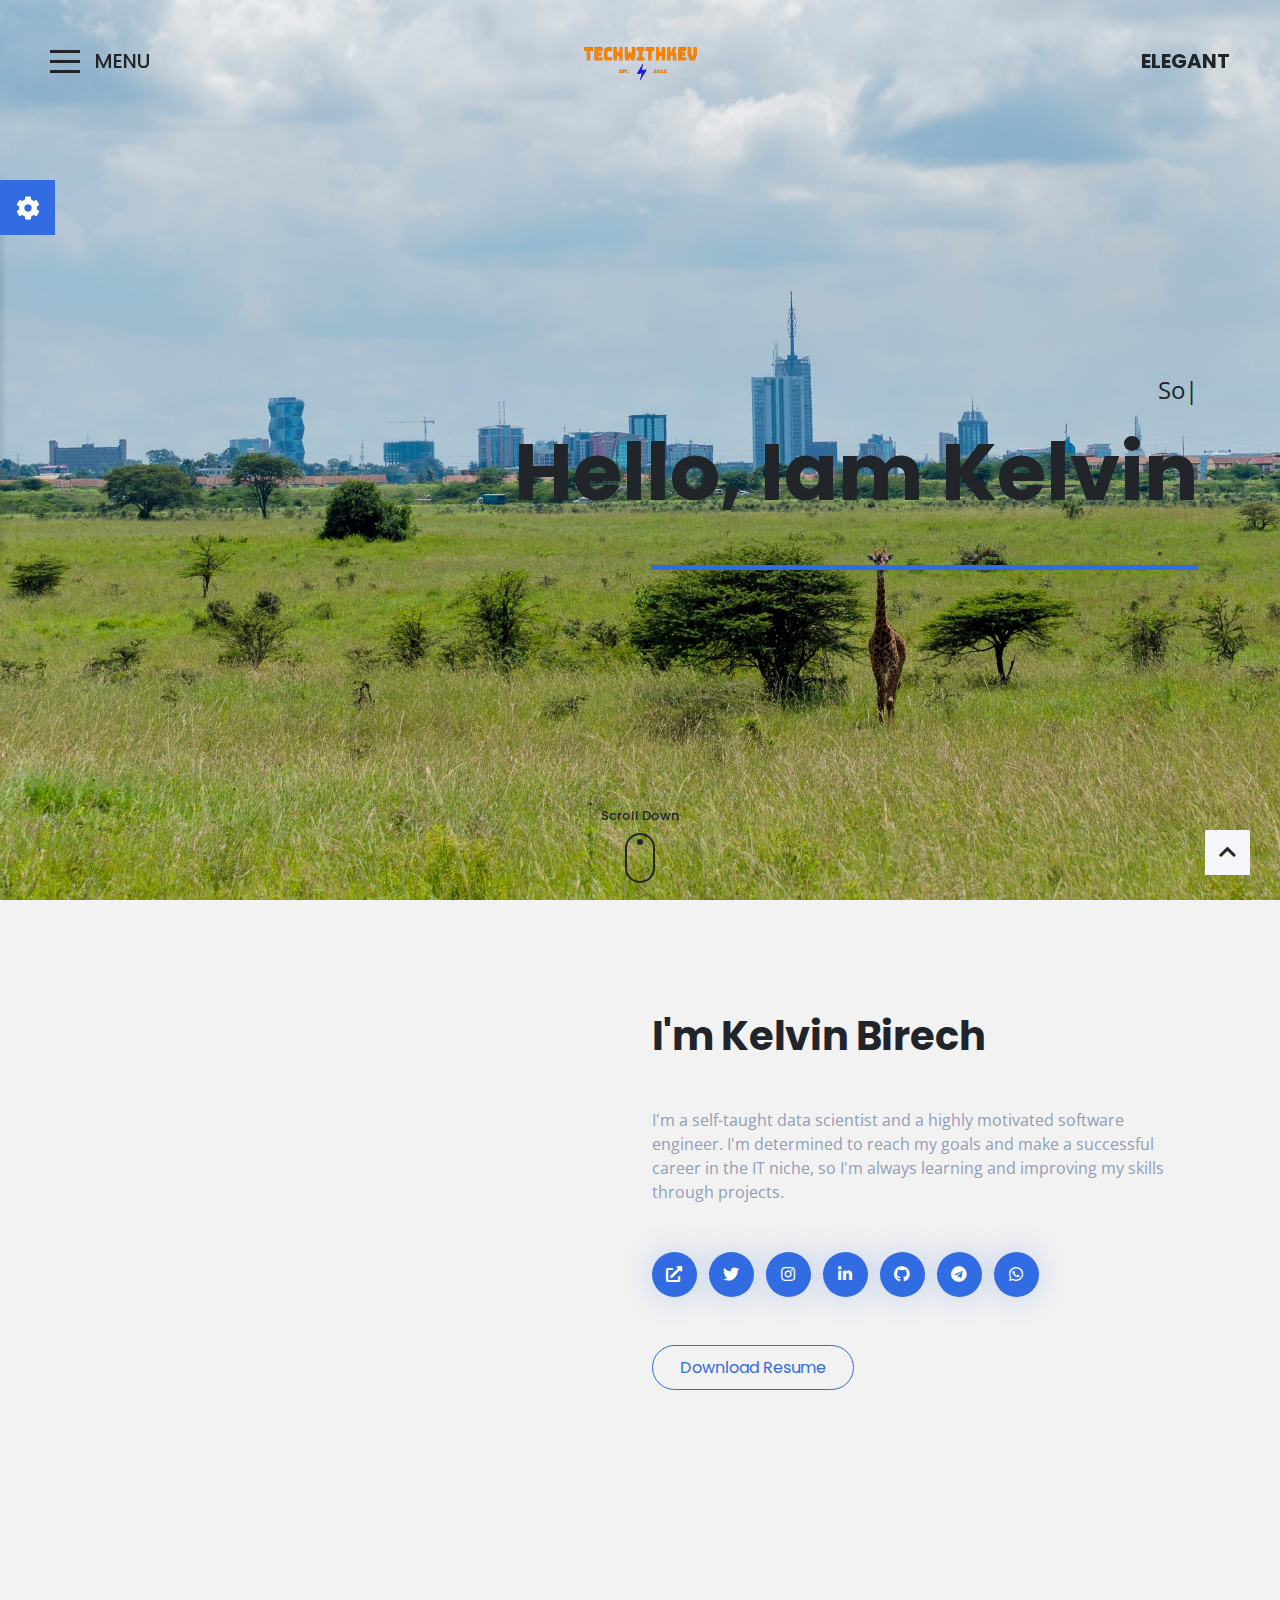
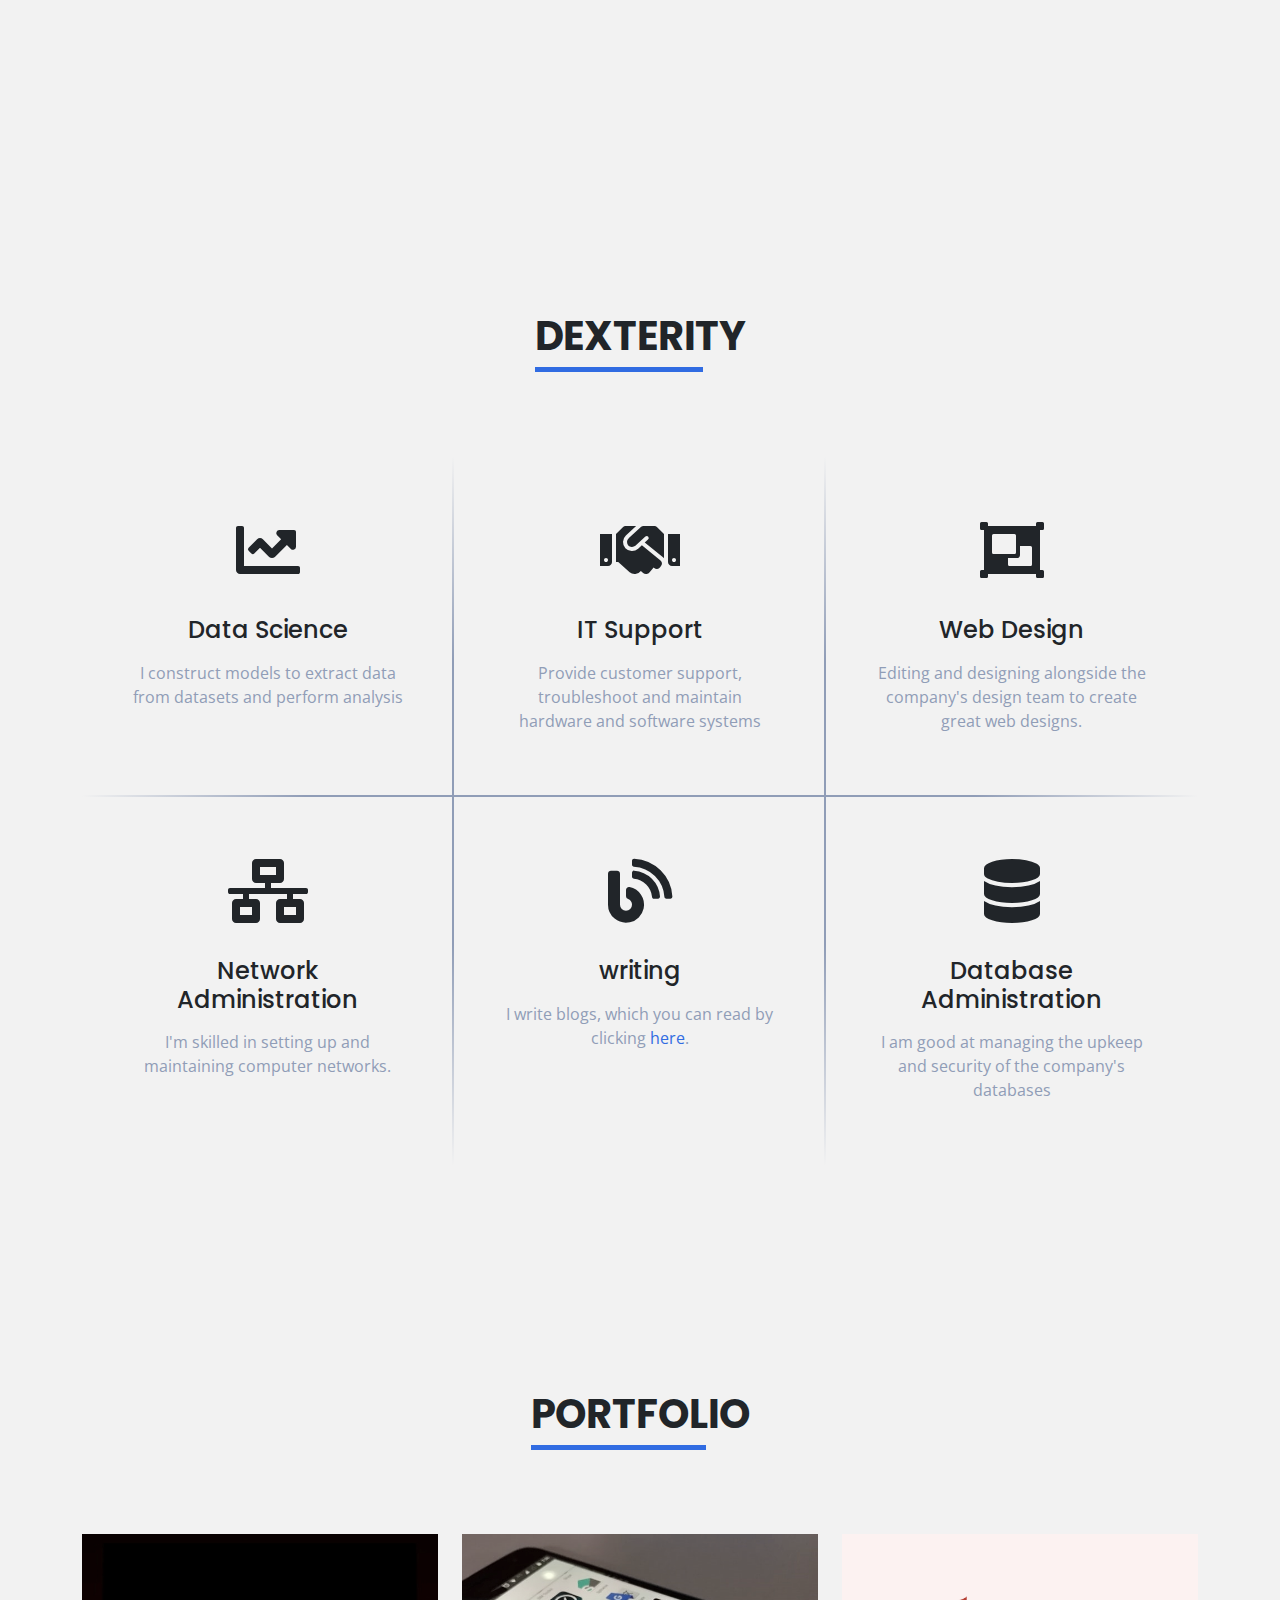
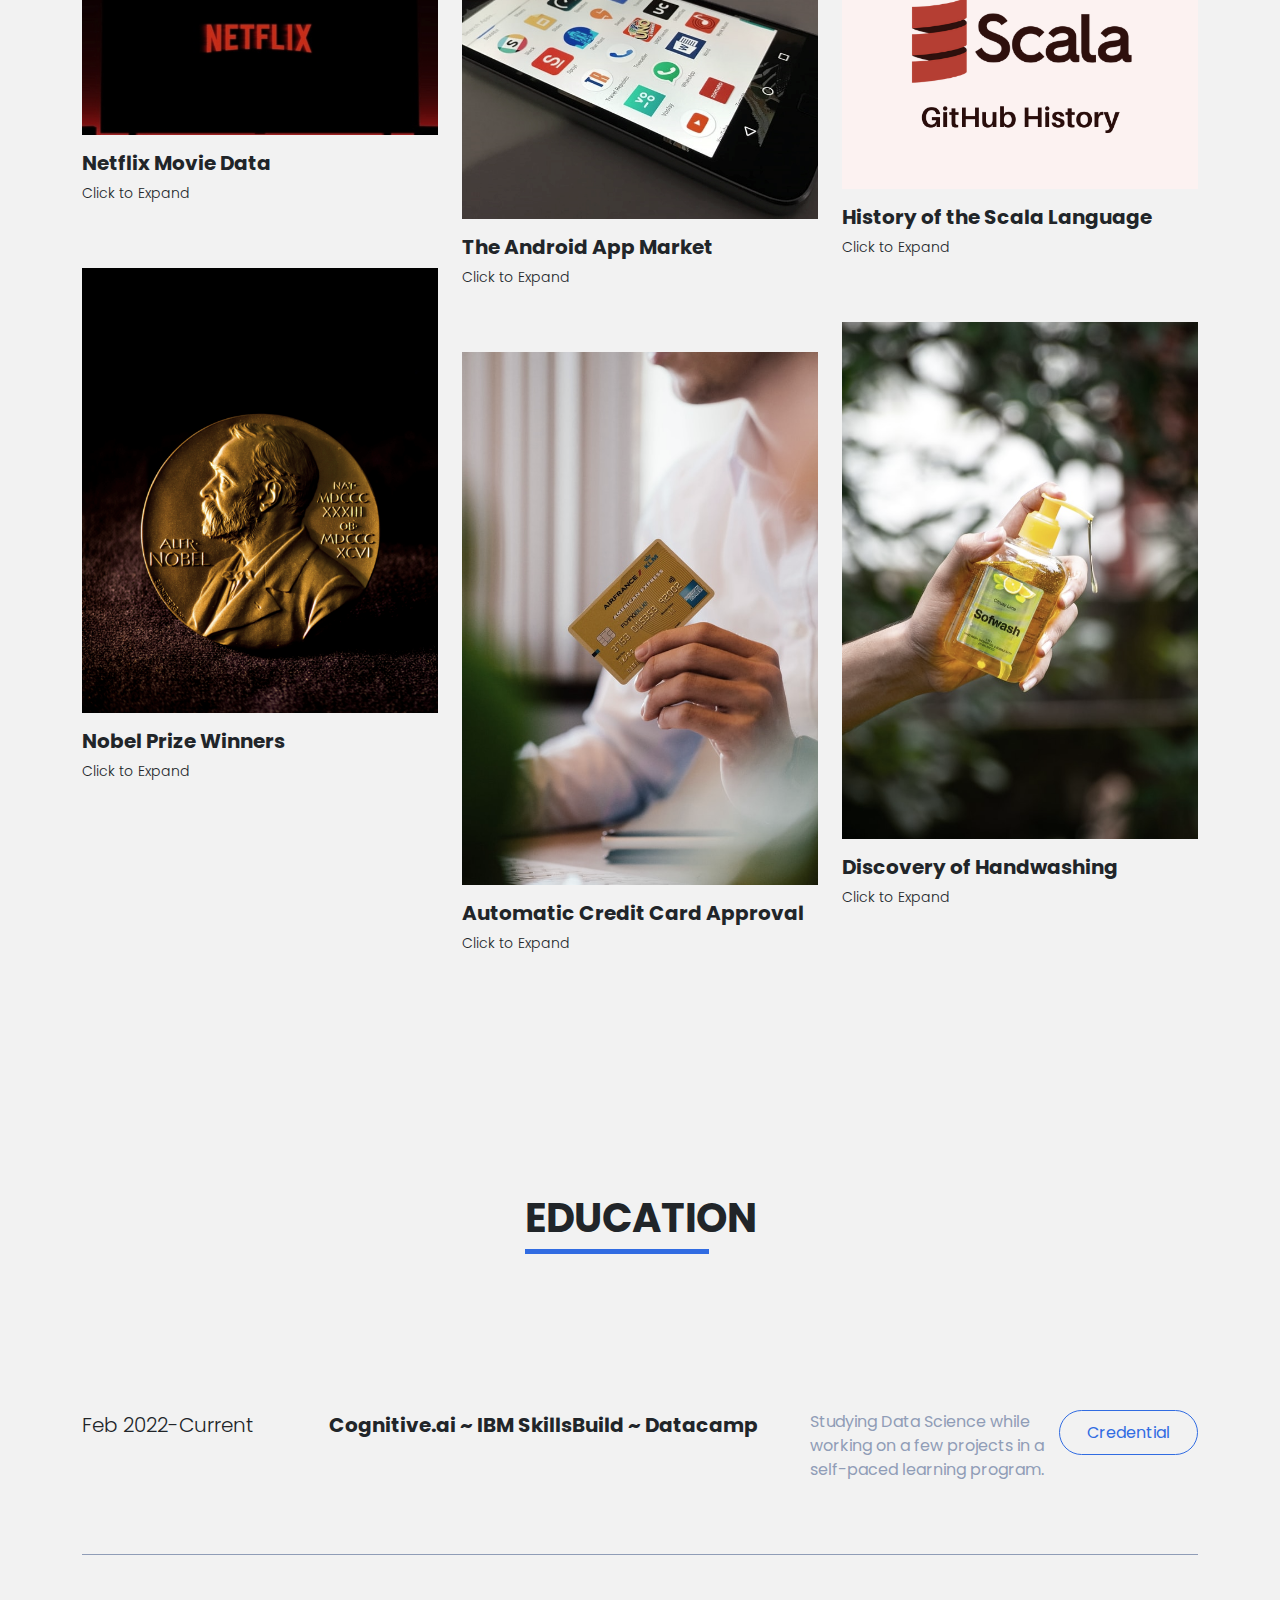
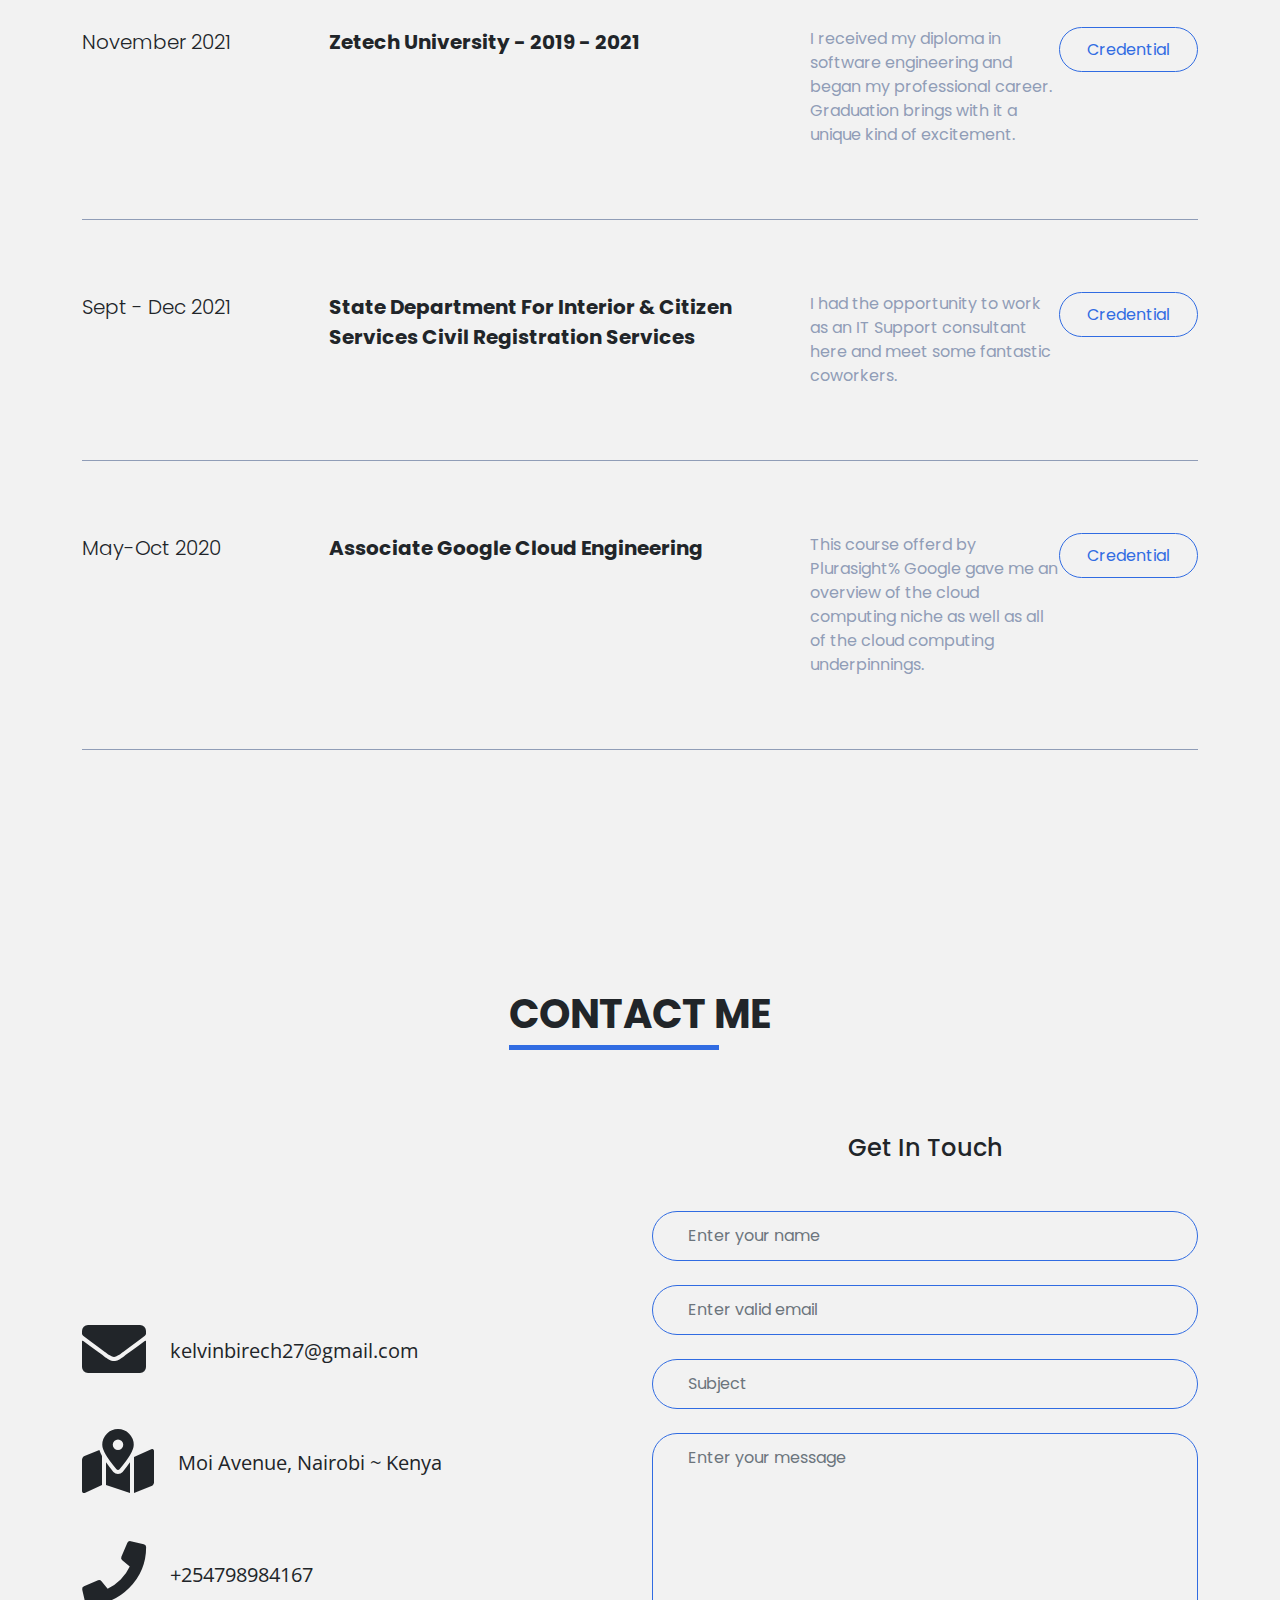
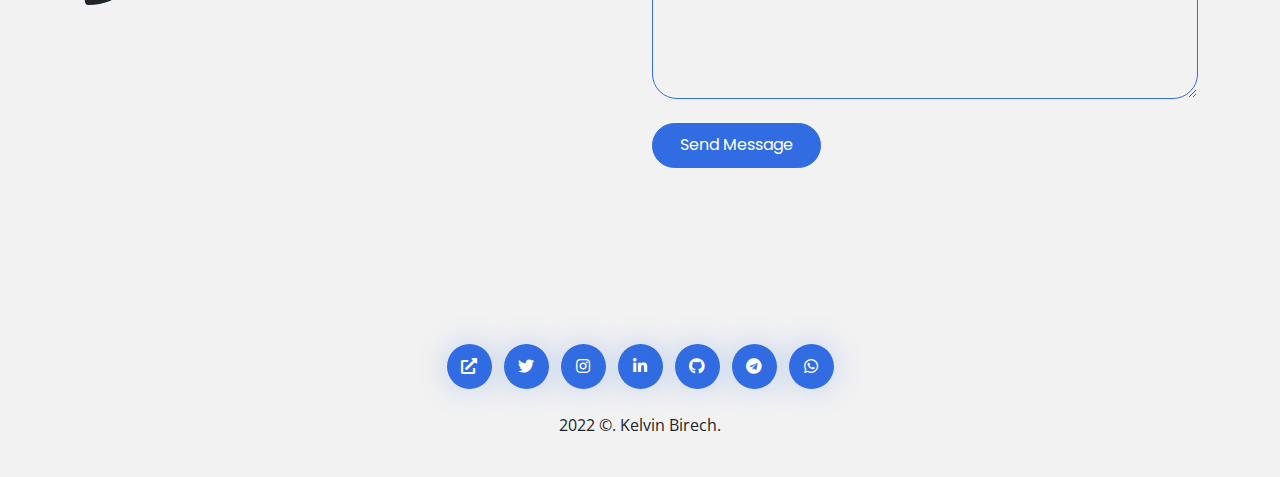
==== commit 1bfc0704: "removed unnecessary files changed light background pic" ====
--- a/index.html
+++ b/index.html
@@ -132,7 +132,7 @@
         </div>
         <!--Home Background END-->
         <!--Home Background START-->
-        <div class="home-background position-absolute top-0 start-0 w-100 h-100 show-light-mode-absolute" >
+        <div class="home-background position-absolute top-0 start-0 w-100 h-100 show-light-mode-absolute" style="background-size: cover;" >
             <img src="assets/images/home_light.jpg" data-aos="fade-up" data-aos-duration="1000" alt="home" class="w-100 h-100 fit-cover fit-left-top">
         </div>
         <!--Home Background END-->
--- a/assets/css/elegant_light.css
+++ b/assets/css/elegant_light.css
@@ -7646,6 +7646,9 @@
 
 .w-100 {
   width: 100% !important;
+  object-fit: cover;
+  height: auto;
+ 
 
 }
 @media only screen and (max-width: 480px) {
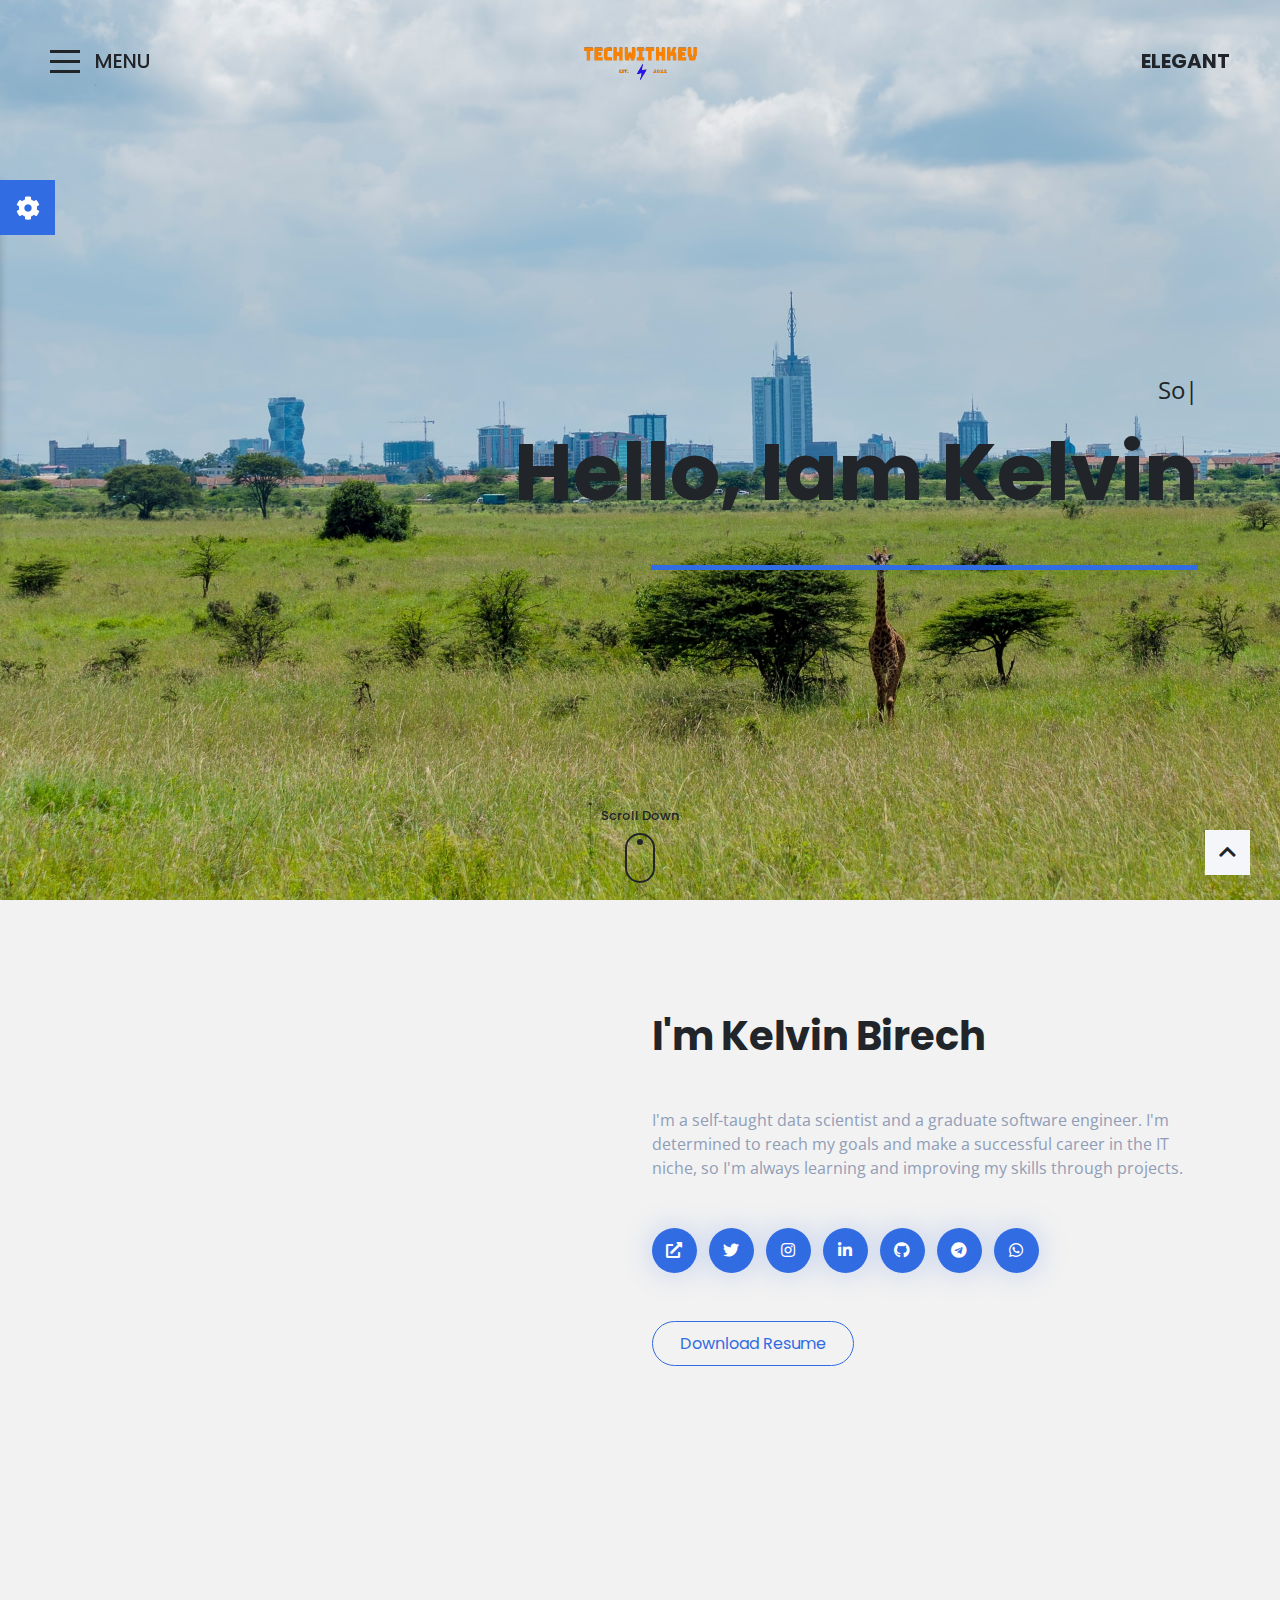
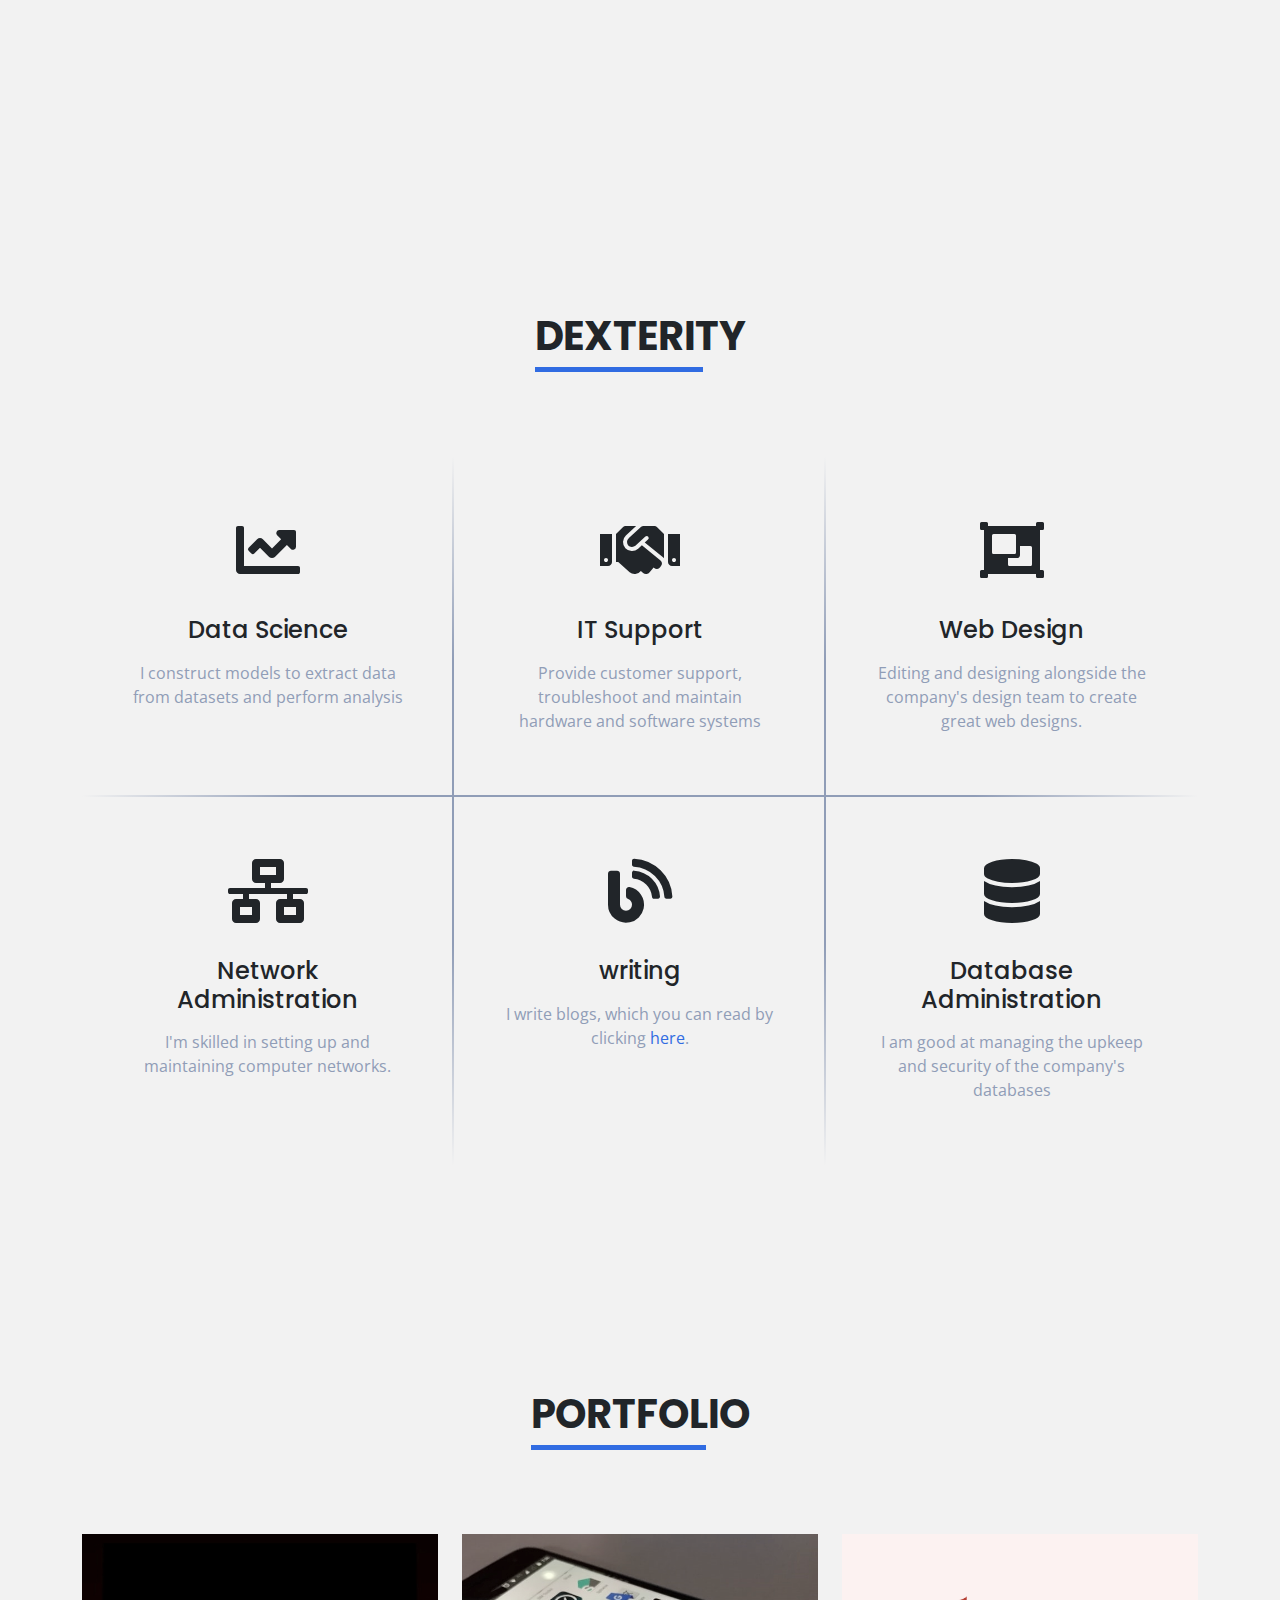
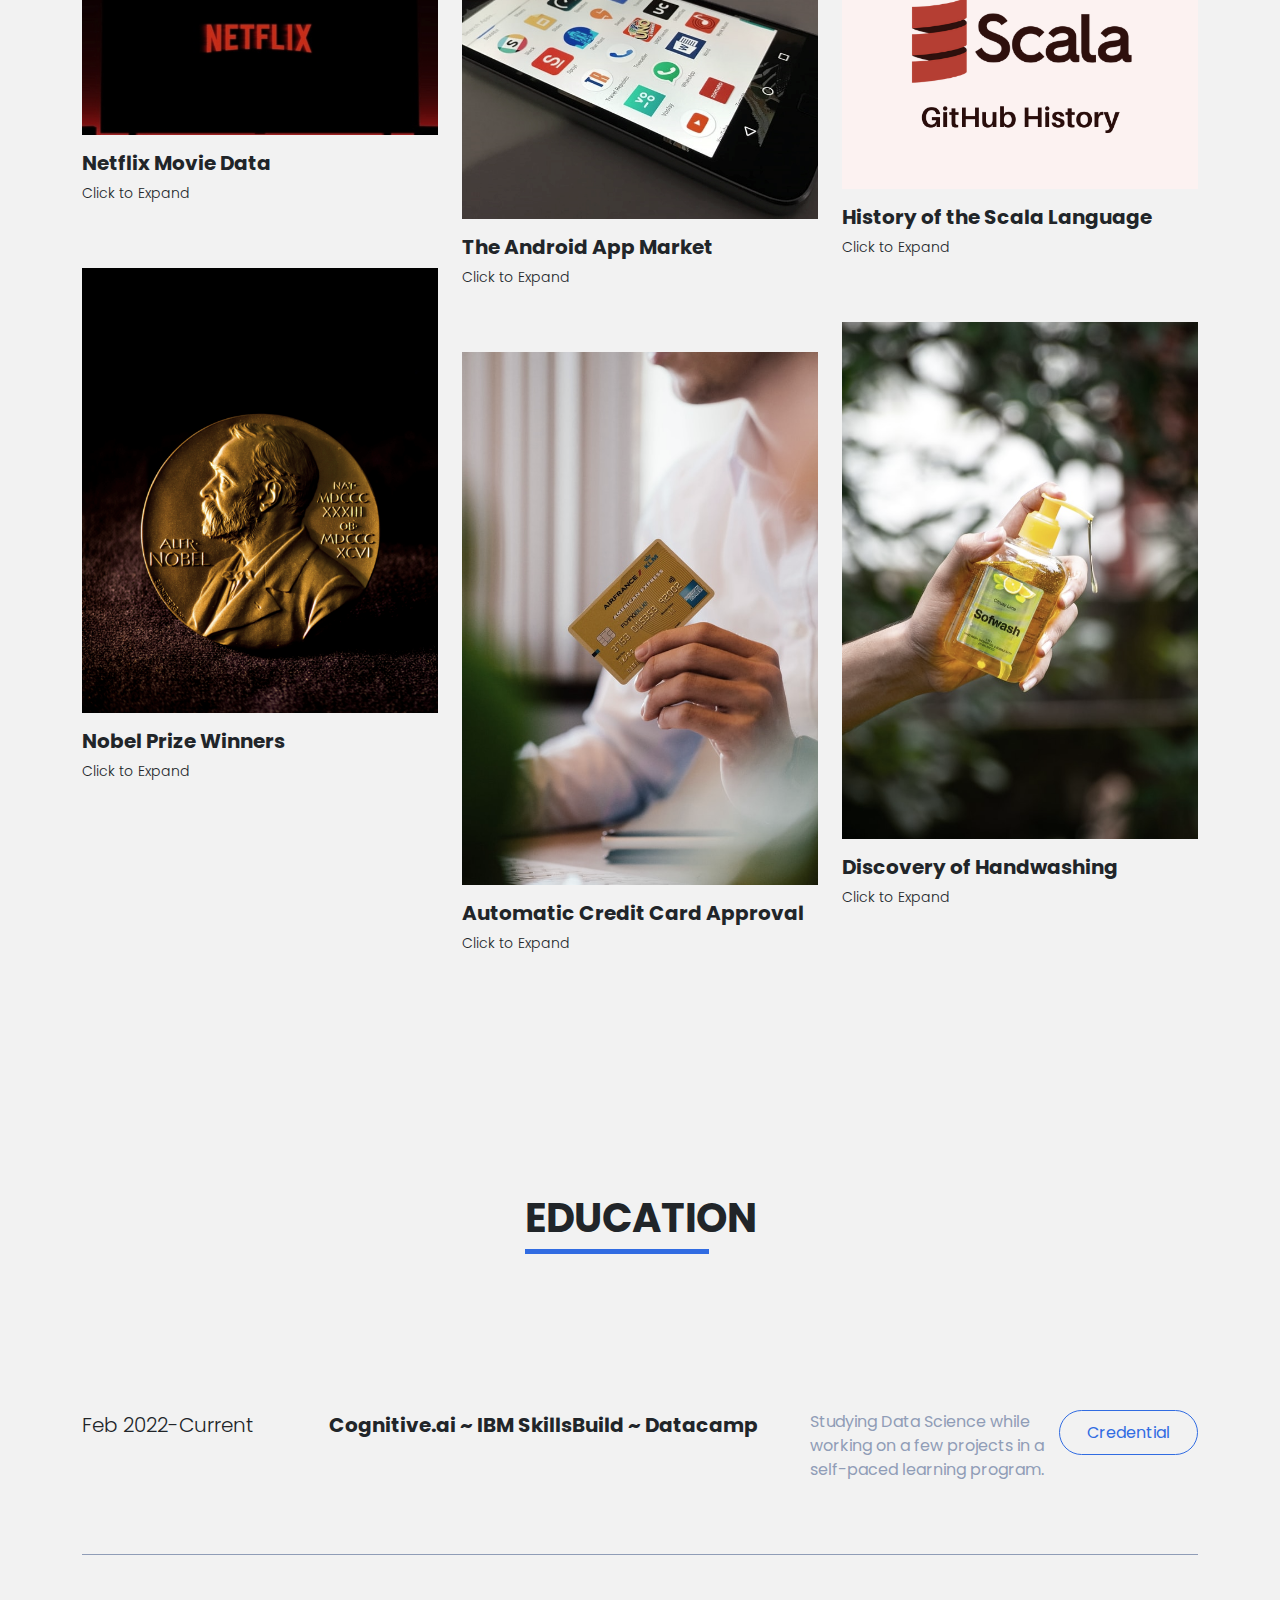
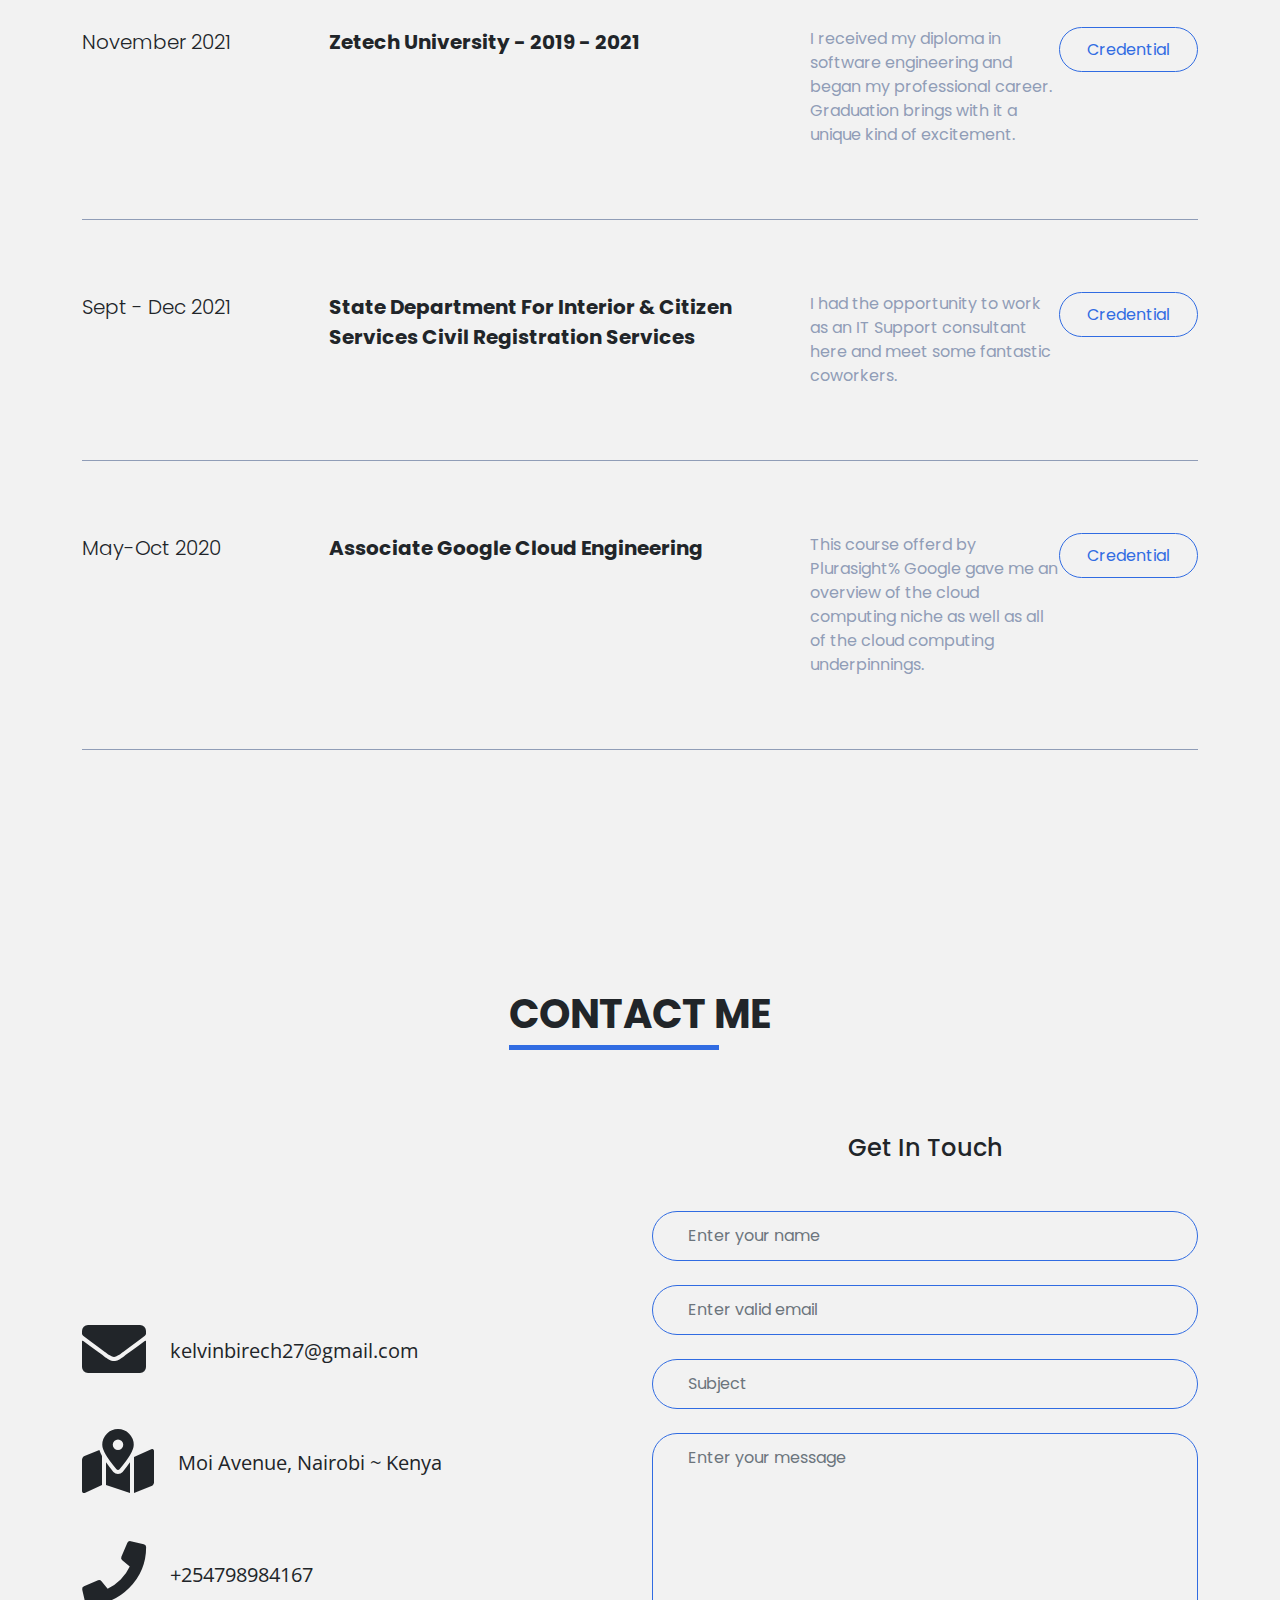
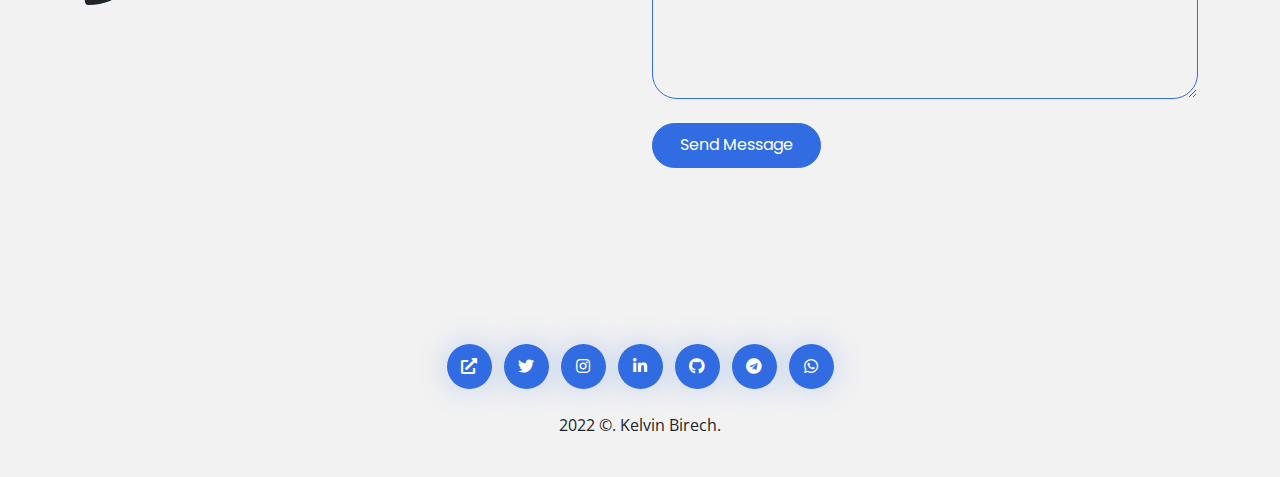
==== commit d4da669b: "changed blue color to twitter dark" ====
--- a/index.html
+++ b/index.html
@@ -175,7 +175,7 @@
                         <div class="h-100 d-flex align-items-center justify-content-center">
                             <div class="about-details">
                                 <h2 class="fs-3 fw-bold mb-5">I'm Kelvin Birech</h2>
-                                <p class="text-secondary mb-5">I'm a self-taught data scientist and a highly motivated software engineer. I'm determined to reach my goals and make a successful career in the IT niche, so I'm always learning and improving my skills through projects.</p>
+                                <p class="text-secondary mb-5">I'm a self-taught data scientist and a graduate software engineer. I'm determined to reach my goals and make a successful career in the IT niche, so I'm always learning and improving my skills through projects.</p>
                                 <!--Social Links START-->
                                 <ul class="social-links list-inline mb-5">
                                     <li class="list-inline-item">
--- a/assets/css/elegant_dark.css
+++ b/assets/css/elegant_dark.css
@@ -88,7 +88,7 @@
   --elegant-accordion-button-icon: url("data:image/svg+xml,%3csvg xmlns='http://www.w3.org/2000/svg' viewBox='0 0 16 16' fill='%23fff'%3e%3cpath fill-rule='evenodd' d='M1.646 4.646a.5.5 0 0 1 .708 0L8 10.293l5.646-5.647a.5.5 0 0 1 .708.708l-6 6a.5.5 0 0 1-.708 0l-6-6a.5.5 0 0 1 0-.708z'/%3e%3c/svg%3e");
   --elegant-accordion-button-active-icon: url("data:image/svg+xml,%3csvg xmlns='http://www.w3.org/2000/svg' viewBox='0 0 16 16' fill='%232c61cb'%3e%3cpath fill-rule='evenodd' d='M1.646 4.646a.5.5 0 0 1 .708 0L8 10.293l5.646-5.647a.5.5 0 0 1 .708.708l-6 6a.5.5 0 0 1-.708 0l-6-6a.5.5 0 0 1 0-.708z'/%3e%3c/svg%3e");
   --elegant-input-color: #fff;
-  --elegant-input-background: #01010D;
+  --elegant-input-background: #15202B;
   --elegant-input-border: #316ce2;
   --elegant-input-focus-color: #fff;
   --elegant-input-focus-background: #fff;
@@ -121,7 +121,7 @@
   --elegant-accordion-button-icon: url("data:image/svg+xml,%3csvg xmlns='http://www.w3.org/2000/svg' viewBox='0 0 16 16' fill='%23fff'%3e%3cpath fill-rule='evenodd' d='M1.646 4.646a.5.5 0 0 1 .708 0L8 10.293l5.646-5.647a.5.5 0 0 1 .708.708l-6 6a.5.5 0 0 1-.708 0l-6-6a.5.5 0 0 1 0-.708z'/%3e%3c/svg%3e");
   --elegant-accordion-button-active-icon: url("data:image/svg+xml,%3csvg xmlns='http://www.w3.org/2000/svg' viewBox='0 0 16 16' fill='%23807ec2'%3e%3cpath fill-rule='evenodd' d='M1.646 4.646a.5.5 0 0 1 .708 0L8 10.293l5.646-5.647a.5.5 0 0 1 .708.708l-6 6a.5.5 0 0 1-.708 0l-6-6a.5.5 0 0 1 0-.708z'/%3e%3c/svg%3e");
   --elegant-input-color: #fff;
-  --elegant-input-background: #01010D;
+  --elegant-input-background: #15202B;
   --elegant-input-border: #8e8cd8;
   --elegant-input-focus-color: #fff;
   --elegant-input-focus-background: #fff;
@@ -154,7 +154,7 @@
   --elegant-accordion-button-icon: url("data:image/svg+xml,%3csvg xmlns='http://www.w3.org/2000/svg' viewBox='0 0 16 16' fill='%23fff'%3e%3cpath fill-rule='evenodd' d='M1.646 4.646a.5.5 0 0 1 .708 0L8 10.293l5.646-5.647a.5.5 0 0 1 .708.708l-6 6a.5.5 0 0 1-.708 0l-6-6a.5.5 0 0 1 0-.708z'/%3e%3c/svg%3e");
   --elegant-accordion-button-active-icon: url("data:image/svg+xml,%3csvg xmlns='http://www.w3.org/2000/svg' viewBox='0 0 16 16' fill='%23684598'%3e%3cpath fill-rule='evenodd' d='M1.646 4.646a.5.5 0 0 1 .708 0L8 10.293l5.646-5.647a.5.5 0 0 1 .708.708l-6 6a.5.5 0 0 1-.708 0l-6-6a.5.5 0 0 1 0-.708z'/%3e%3c/svg%3e");
   --elegant-input-color: #fff;
-  --elegant-input-background: #01010D;
+  --elegant-input-background: #15202B;
   --elegant-input-border: #744da9;
   --elegant-input-focus-color: #fff;
   --elegant-input-focus-background: #fff;
@@ -187,7 +187,7 @@
   --elegant-accordion-button-icon: url("data:image/svg+xml,%3csvg xmlns='http://www.w3.org/2000/svg' viewBox='0 0 16 16' fill='%23fff'%3e%3cpath fill-rule='evenodd' d='M1.646 4.646a.5.5 0 0 1 .708 0L8 10.293l5.646-5.647a.5.5 0 0 1 .708.708l-6 6a.5.5 0 0 1-.708 0l-6-6a.5.5 0 0 1 0-.708z'/%3e%3c/svg%3e");
   --elegant-accordion-button-active-icon: url("data:image/svg+xml,%3csvg xmlns='http://www.w3.org/2000/svg' viewBox='0 0 16 16' fill='%237a1589'%3e%3cpath fill-rule='evenodd' d='M1.646 4.646a.5.5 0 0 1 .708 0L8 10.293l5.646-5.647a.5.5 0 0 1 .708.708l-6 6a.5.5 0 0 1-.708 0l-6-6a.5.5 0 0 1 0-.708z'/%3e%3c/svg%3e");
   --elegant-input-color: #fff;
-  --elegant-input-background: #01010D;
+  --elegant-input-background: #15202B;
   --elegant-input-border: #881798;
   --elegant-input-focus-color: #fff;
   --elegant-input-focus-background: #fff;
@@ -220,7 +220,7 @@
   --elegant-accordion-button-icon: url("data:image/svg+xml,%3csvg xmlns='http://www.w3.org/2000/svg' viewBox='0 0 16 16' fill='%23fff'%3e%3cpath fill-rule='evenodd' d='M1.646 4.646a.5.5 0 0 1 .708 0L8 10.293l5.646-5.647a.5.5 0 0 1 .708.708l-6 6a.5.5 0 0 1-.708 0l-6-6a.5.5 0 0 1 0-.708z'/%3e%3c/svg%3e");
   --elegant-accordion-button-active-icon: url("data:image/svg+xml,%3csvg xmlns='http://www.w3.org/2000/svg' viewBox='0 0 16 16' fill='%23e6a700'%3e%3cpath fill-rule='evenodd' d='M1.646 4.646a.5.5 0 0 1 .708 0L8 10.293l5.646-5.647a.5.5 0 0 1 .708.708l-6 6a.5.5 0 0 1-.708 0l-6-6a.5.5 0 0 1 0-.708z'/%3e%3c/svg%3e");
   --elegant-input-color: #fff;
-  --elegant-input-background: #01010D;
+  --elegant-input-background: #15202B;
   --elegant-input-border: #ffb900;
   --elegant-input-focus-color: #fff;
   --elegant-input-focus-background: #fff;
@@ -253,7 +253,7 @@
   --elegant-accordion-button-icon: url("data:image/svg+xml,%3csvg xmlns='http://www.w3.org/2000/svg' viewBox='0 0 16 16' fill='%23fff'%3e%3cpath fill-rule='evenodd' d='M1.646 4.646a.5.5 0 0 1 .708 0L8 10.293l5.646-5.647a.5.5 0 0 1 .708.708l-6 6a.5.5 0 0 1-.708 0l-6-6a.5.5 0 0 1 0-.708z'/%3e%3c/svg%3e");
   --elegant-accordion-button-active-icon: url("data:image/svg+xml,%3csvg xmlns='http://www.w3.org/2000/svg' viewBox='0 0 16 16' fill='%23d68f26'%3e%3cpath fill-rule='evenodd' d='M1.646 4.646a.5.5 0 0 1 .708 0L8 10.293l5.646-5.647a.5.5 0 0 1 .708.708l-6 6a.5.5 0 0 1-.708 0l-6-6a.5.5 0 0 1 0-.708z'/%3e%3c/svg%3e");
   --elegant-input-color: #fff;
-  --elegant-input-background: #01010D;
+  --elegant-input-background: #15202B;
   --elegant-input-border: #ee9f2a;
   --elegant-input-focus-color: #fff;
   --elegant-input-focus-background: #fff;
@@ -286,7 +286,7 @@
   --elegant-accordion-button-icon: url("data:image/svg+xml,%3csvg xmlns='http://www.w3.org/2000/svg' viewBox='0 0 16 16' fill='%23fff'%3e%3cpath fill-rule='evenodd' d='M1.646 4.646a.5.5 0 0 1 .708 0L8 10.293l5.646-5.647a.5.5 0 0 1 .708.708l-6 6a.5.5 0 0 1-.708 0l-6-6a.5.5 0 0 1 0-.708z'/%3e%3c/svg%3e");
   --elegant-accordion-button-active-icon: url("data:image/svg+xml,%3csvg xmlns='http://www.w3.org/2000/svg' viewBox='0 0 16 16' fill='%23b32424'%3e%3cpath fill-rule='evenodd' d='M1.646 4.646a.5.5 0 0 1 .708 0L8 10.293l5.646-5.647a.5.5 0 0 1 .708.708l-6 6a.5.5 0 0 1-.708 0l-6-6a.5.5 0 0 1 0-.708z'/%3e%3c/svg%3e");
   --elegant-input-color: #fff;
-  --elegant-input-background: #01010D;
+  --elegant-input-background: #15202B;
   --elegant-input-border: #c72828;
   --elegant-input-focus-color: #fff;
   --elegant-input-focus-background: #fff;
@@ -319,7 +319,7 @@
   --elegant-accordion-button-icon: url("data:image/svg+xml,%3csvg xmlns='http://www.w3.org/2000/svg' viewBox='0 0 16 16' fill='%23fff'%3e%3cpath fill-rule='evenodd' d='M1.646 4.646a.5.5 0 0 1 .708 0L8 10.293l5.646-5.647a.5.5 0 0 1 .708.708l-6 6a.5.5 0 0 1-.708 0l-6-6a.5.5 0 0 1 0-.708z'/%3e%3c/svg%3e");
   --elegant-accordion-button-active-icon: url("data:image/svg+xml,%3csvg xmlns='http://www.w3.org/2000/svg' viewBox='0 0 16 16' fill='%23e63c3c'%3e%3cpath fill-rule='evenodd' d='M1.646 4.646a.5.5 0 0 1 .708 0L8 10.293l5.646-5.647a.5.5 0 0 1 .708.708l-6 6a.5.5 0 0 1-.708 0l-6-6a.5.5 0 0 1 0-.708z'/%3e%3c/svg%3e");
   --elegant-input-color: #fff;
-  --elegant-input-background: #01010D;
+  --elegant-input-background: #15202B;
   --elegant-input-border: #ff4343;
   --elegant-input-focus-color: #fff;
   --elegant-input-focus-background: #fff;
@@ -352,7 +352,7 @@
   --elegant-accordion-button-icon: url("data:image/svg+xml,%3csvg xmlns='http://www.w3.org/2000/svg' viewBox='0 0 16 16' fill='%23fff'%3e%3cpath fill-rule='evenodd' d='M1.646 4.646a.5.5 0 0 1 .708 0L8 10.293l5.646-5.647a.5.5 0 0 1 .708.708l-6 6a.5.5 0 0 1-.708 0l-6-6a.5.5 0 0 1 0-.708z'/%3e%3c/svg%3e");
   --elegant-accordion-button-active-icon: url("data:image/svg+xml,%3csvg xmlns='http://www.w3.org/2000/svg' viewBox='0 0 16 16' fill='%2305766c'%3e%3cpath fill-rule='evenodd' d='M1.646 4.646a.5.5 0 0 1 .708 0L8 10.293l5.646-5.647a.5.5 0 0 1 .708.708l-6 6a.5.5 0 0 1-.708 0l-6-6a.5.5 0 0 1 0-.708z'/%3e%3c/svg%3e");
   --elegant-input-color: #fff;
-  --elegant-input-background: #01010D;
+  --elegant-input-background: #15202B;
   --elegant-input-border: #058378;
   --elegant-input-focus-color: #fff;
   --elegant-input-focus-background: #fff;
@@ -385,7 +385,7 @@
   --elegant-accordion-button-icon: url("data:image/svg+xml,%3csvg xmlns='http://www.w3.org/2000/svg' viewBox='0 0 16 16' fill='%23fff'%3e%3cpath fill-rule='evenodd' d='M1.646 4.646a.5.5 0 0 1 .708 0L8 10.293l5.646-5.647a.5.5 0 0 1 .708.708l-6 6a.5.5 0 0 1-.708 0l-6-6a.5.5 0 0 1 0-.708z'/%3e%3c/svg%3e");
   --elegant-accordion-button-active-icon: url("data:image/svg+xml,%3csvg xmlns='http://www.w3.org/2000/svg' viewBox='0 0 16 16' fill='%23415e56'%3e%3cpath fill-rule='evenodd' d='M1.646 4.646a.5.5 0 0 1 .708 0L8 10.293l5.646-5.647a.5.5 0 0 1 .708.708l-6 6a.5.5 0 0 1-.708 0l-6-6a.5.5 0 0 1 0-.708z'/%3e%3c/svg%3e");
   --elegant-input-color: #fff;
-  --elegant-input-background: #01010D;
+  --elegant-input-background: #15202B;
   --elegant-input-border: #486860;
   --elegant-input-focus-color: #fff;
   --elegant-input-focus-background: #fff;
@@ -418,7 +418,7 @@
   --elegant-accordion-button-icon: url("data:image/svg+xml,%3csvg xmlns='http://www.w3.org/2000/svg' viewBox='0 0 16 16' fill='%23fff'%3e%3cpath fill-rule='evenodd' d='M1.646 4.646a.5.5 0 0 1 .708 0L8 10.293l5.646-5.647a.5.5 0 0 1 .708.708l-6 6a.5.5 0 0 1-.708 0l-6-6a.5.5 0 0 1 0-.708z'/%3e%3c/svg%3e");
   --elegant-accordion-button-active-icon: url("data:image/svg+xml,%3csvg xmlns='http://www.w3.org/2000/svg' viewBox='0 0 16 16' fill='%23177a4c'%3e%3cpath fill-rule='evenodd' d='M1.646 4.646a.5.5 0 0 1 .708 0L8 10.293l5.646-5.647a.5.5 0 0 1 .708.708l-6 6a.5.5 0 0 1-.708 0l-6-6a.5.5 0 0 1 0-.708z'/%3e%3c/svg%3e");
   --elegant-input-color: #fff;
-  --elegant-input-background: #01010D;
+  --elegant-input-background: #15202B;
   --elegant-input-border: #198754;
   --elegant-input-focus-color: #fff;
   --elegant-input-focus-background: #fff;
@@ -451,7 +451,7 @@
   --elegant-accordion-button-icon: url("data:image/svg+xml,%3csvg xmlns='http://www.w3.org/2000/svg' viewBox='0 0 16 16' fill='%23fff'%3e%3cpath fill-rule='evenodd' d='M1.646 4.646a.5.5 0 0 1 .708 0L8 10.293l5.646-5.647a.5.5 0 0 1 .708.708l-6 6a.5.5 0 0 1-.708 0l-6-6a.5.5 0 0 1 0-.708z'/%3e%3c/svg%3e");
   --elegant-accordion-button-active-icon: url("data:image/svg+xml,%3csvg xmlns='http://www.w3.org/2000/svg' viewBox='0 0 16 16' fill='%230cb583'%3e%3cpath fill-rule='evenodd' d='M1.646 4.646a.5.5 0 0 1 .708 0L8 10.293l5.646-5.647a.5.5 0 0 1 .708.708l-6 6a.5.5 0 0 1-.708 0l-6-6a.5.5 0 0 1 0-.708z'/%3e%3c/svg%3e");
   --elegant-input-color: #fff;
-  --elegant-input-background: #01010D;
+  --elegant-input-background: #15202B;
   --elegant-input-border: #0dc991;
   --elegant-input-focus-color: #fff;
   --elegant-input-focus-background: #fff;
@@ -484,7 +484,7 @@
   --elegant-accordion-button-icon: url("data:image/svg+xml,%3csvg xmlns='http://www.w3.org/2000/svg' viewBox='0 0 16 16' fill='%23fff'%3e%3cpath fill-rule='evenodd' d='M1.646 4.646a.5.5 0 0 1 .708 0L8 10.293l5.646-5.647a.5.5 0 0 1 .708.708l-6 6a.5.5 0 0 1-.708 0l-6-6a.5.5 0 0 1 0-.708z'/%3e%3c/svg%3e");
   --elegant-accordion-button-active-icon: url("data:image/svg+xml,%3csvg xmlns='http://www.w3.org/2000/svg' viewBox='0 0 16 16' fill='%23495360'%3e%3cpath fill-rule='evenodd' d='M1.646 4.646a.5.5 0 0 1 .708 0L8 10.293l5.646-5.647a.5.5 0 0 1 .708.708l-6 6a.5.5 0 0 1-.708 0l-6-6a.5.5 0 0 1 0-.708z'/%3e%3c/svg%3e");
   --elegant-input-color: #fff;
-  --elegant-input-background: #01010D;
+  --elegant-input-background: #15202B;
   --elegant-input-border: #515c6b;
   --elegant-input-focus-color: #fff;
   --elegant-input-focus-background: #fff;
@@ -517,7 +517,7 @@
   --elegant-accordion-button-icon: url("data:image/svg+xml,%3csvg xmlns='http://www.w3.org/2000/svg' viewBox='0 0 16 16' fill='%23fff'%3e%3cpath fill-rule='evenodd' d='M1.646 4.646a.5.5 0 0 1 .708 0L8 10.293l5.646-5.647a.5.5 0 0 1 .708.708l-6 6a.5.5 0 0 1-.708 0l-6-6a.5.5 0 0 1 0-.708z'/%3e%3c/svg%3e");
   --elegant-accordion-button-active-icon: url("data:image/svg+xml,%3csvg xmlns='http://www.w3.org/2000/svg' viewBox='0 0 16 16' fill='%231f1f1f'%3e%3cpath fill-rule='evenodd' d='M1.646 4.646a.5.5 0 0 1 .708 0L8 10.293l5.646-5.647a.5.5 0 0 1 .708.708l-6 6a.5.5 0 0 1-.708 0l-6-6a.5.5 0 0 1 0-.708z'/%3e%3c/svg%3e");
   --elegant-input-color: #fff;
-  --elegant-input-background: #01010D;
+  --elegant-input-background: #15202B;
   --elegant-input-border: #222222;
   --elegant-input-focus-color: #fff;
   --elegant-input-focus-background: #fff;
@@ -550,7 +550,7 @@
   --elegant-accordion-button-icon: url("data:image/svg+xml,%3csvg xmlns='http://www.w3.org/2000/svg' viewBox='0 0 16 16' fill='%23fff'%3e%3cpath fill-rule='evenodd' d='M1.646 4.646a.5.5 0 0 1 .708 0L8 10.293l5.646-5.647a.5.5 0 0 1 .708.708l-6 6a.5.5 0 0 1-.708 0l-6-6a.5.5 0 0 1 0-.708z'/%3e%3c/svg%3e");
   --elegant-accordion-button-active-icon: url("data:image/svg+xml,%3csvg xmlns='http://www.w3.org/2000/svg' viewBox='0 0 16 16' fill='%23c7cfcc'%3e%3cpath fill-rule='evenodd' d='M1.646 4.646a.5.5 0 0 1 .708 0L8 10.293l5.646-5.647a.5.5 0 0 1 .708.708l-6 6a.5.5 0 0 1-.708 0l-6-6a.5.5 0 0 1 0-.708z'/%3e%3c/svg%3e");
   --elegant-input-color: #fff;
-  --elegant-input-background: #01010D;
+  --elegant-input-background: #15202B;
   --elegant-input-border: #dde6e3;
   --elegant-input-focus-color: #fff;
   --elegant-input-focus-background: #fff;
@@ -583,7 +583,7 @@
   --elegant-accordion-button-icon: url("data:image/svg+xml,%3csvg xmlns='http://www.w3.org/2000/svg' viewBox='0 0 16 16' fill='%23fff'%3e%3cpath fill-rule='evenodd' d='M1.646 4.646a.5.5 0 0 1 .708 0L8 10.293l5.646-5.647a.5.5 0 0 1 .708.708l-6 6a.5.5 0 0 1-.708 0l-6-6a.5.5 0 0 1 0-.708z'/%3e%3c/svg%3e");
   --elegant-accordion-button-active-icon: url("data:image/svg+xml,%3csvg xmlns='http://www.w3.org/2000/svg' viewBox='0 0 16 16' fill='%23285b71'%3e%3cpath fill-rule='evenodd' d='M1.646 4.646a.5.5 0 0 1 .708 0L8 10.293l5.646-5.647a.5.5 0 0 1 .708.708l-6 6a.5.5 0 0 1-.708 0l-6-6a.5.5 0 0 1 0-.708z'/%3e%3c/svg%3e");
   --elegant-input-color: #fff;
-  --elegant-input-background: #01010D;
+  --elegant-input-background: #15202B;
   --elegant-input-border: #2c657d;
   --elegant-input-focus-color: #fff;
   --elegant-input-focus-background: #fff;
@@ -627,7 +627,7 @@
   font-weight: 400;
   line-height: 1.5;
   color: #fff;
-  background-color: #01010D;
+  background-color: #15202B;
   -webkit-text-size-adjust: 100%;
   -webkit-tap-highlight-color: rgba(0, 0, 0, 0);
 }
@@ -1165,7 +1165,7 @@
 
 .img-thumbnail {
   padding: 0.25rem;
-  background-color: #01010D;
+  background-color: #15202B;
   border: 1px solid #dee2e6;
   border-radius: 0.25rem;
   max-width: 100%;
@@ -3757,8 +3757,8 @@
 .nav-tabs .nav-link.active,
 .nav-tabs .nav-item.show .nav-link {
   color: #495057;
-  background-color: #01010D;
-  border-color: #dee2e6 #dee2e6 #01010D;
+  background-color: #15202B;
+  border-color: #dee2e6 #dee2e6 #15202B;
 }
 
 .nav-tabs .dropdown-menu {
@@ -4737,7 +4737,7 @@
   display: block;
   padding: 1rem 1rem;
   color: #fff;
-  background-color: #01010D;
+  background-color: #15202B;
   border: 1px solid #2f2f2f;
 }
 
@@ -4754,7 +4754,7 @@
 .list-group-item.disabled, .list-group-item:disabled {
   color: #6c757d;
   pointer-events: none;
-  background-color: #01010D;
+  background-color: #15202B;
 }
 
 .list-group-item.active {
@@ -5803,7 +5803,7 @@
   font-weight: 400;
   line-height: 1.5;
   color: #fff;
-  background-color: #01010D;
+  background-color: #15202B;
   background-clip: padding-box;
   border: 1px solid #dee2e6;
   -webkit-appearance: none;
@@ -5832,7 +5832,7 @@
 }
 
 .form-control:focus {
-  color: #01010D;
+  color: #15202B;
   
   border-color: #86b7fe;
   outline: 0;
@@ -6216,12 +6216,12 @@
 }
 
 .form-range:focus::-webkit-slider-thumb {
-  -webkit-box-shadow: 0 0 0 1px #01010D, 0 0 0 0.25rem rgba(13, 110, 253, 0.25);
-          box-shadow: 0 0 0 1px #01010D, 0 0 0 0.25rem rgba(13, 110, 253, 0.25);
+  -webkit-box-shadow: 0 0 0 1px #15202B, 0 0 0 0.25rem rgba(13, 110, 253, 0.25);
+          box-shadow: 0 0 0 1px #15202B, 0 0 0 0.25rem rgba(13, 110, 253, 0.25);
 }
 
 .form-range:focus::-moz-range-thumb {
-  box-shadow: 0 0 0 1px #01010D, 0 0 0 0.25rem rgba(13, 110, 253, 0.25);
+  box-shadow: 0 0 0 1px #15202B, 0 0 0 0.25rem rgba(13, 110, 253, 0.25);
 }
 
 .form-range::-moz-focus-outer {
@@ -7207,7 +7207,7 @@
   font-size: 1rem;
   color: #6f737b;
   text-align: left;
-  background-color: #01010D;
+  background-color: #15202B;
   border: 0;
   border-radius: 0;
   overflow-anchor: none;
@@ -7226,7 +7226,7 @@
 
 .accordion-button:not(.collapsed) {
   color: #fff;
-  background-color: #01010D;
+  background-color: #15202B;
   -webkit-box-shadow: inset 0 0 0 #6f737b;
           box-shadow: inset 0 0 0 #6f737b;
 }
@@ -7277,7 +7277,7 @@
 }
 
 .accordion-item {
-  background-color: #01010D;
+  background-color: #15202B;
   border: 0 solid #6f737b;
 }
 
@@ -7648,6 +7648,9 @@
 
 .w-100 {
   width: 100%!important;
+  object-fit: cover;
+  height: auto;
+ 
   
 
 }
@@ -8601,7 +8604,7 @@
 }
 
 .bg-body {
-  background-color: #01010D !important;
+  background-color: #15202B !important;
 }
 
 .bg-white {
@@ -12130,7 +12133,7 @@
             transform: scale(0);
   }
   100% {
-    background: #01010D;
+    background: #15202B;
   }
 }
 
@@ -12141,7 +12144,7 @@
             transform: scale(0);
   }
   100% {
-    background: #01010D;
+    background: #15202B;
   }
 }
 
@@ -12202,7 +12205,7 @@
 }
 
 section.secondary-section {
-  background-color: #000c1b;
+  background-color: #15202B;
   color: #fff;
 }
 
@@ -12653,7 +12656,7 @@
             transform: scale(0);
   }
   100% {
-    background: #01010D;
+    background: #15202B;
   }
 }
 
@@ -12745,7 +12748,7 @@
 
 /* 6.8 Preloader */
 #preloader {
-  background-color: #01010D;
+  background-color: #15202B;
   width: 100%;
   height: 100%;
   z-index: 9999999;
@@ -12967,7 +12970,7 @@
   -webkit-transition: all .15s ease-in-out;
   transition: all .15s ease-in-out;
   line-height: 45px;
-  background-color: #000c1b;
+  background-color: #15202B;
   color: #fff;
   font-size: 1.2em;
 }
@@ -13104,7 +13107,7 @@
   position: absolute;
   top: 0;
   left: 0;
-  background-color: #01010D;
+  background-color: #15202B;
   -webkit-transition: background-color .3s ease-in-out;
   transition: background-color .3s ease-in-out;
 }
@@ -13268,7 +13271,7 @@
 
 #color-switcher a.switch-layout.active {
   background-color: #fff;
-  color: #01010D;
+  color: #15202B;
 }
 
 #color-switcher .switcher-button {
@@ -13290,7 +13293,7 @@
 #color-switcher .switcher-area {
   padding: 15px 25px;
   width: 250px;
-  background-color: #01010D;
+  background-color: #15202B;
   -webkit-box-shadow: 0px 0px 8px 0px rgba(0, 0, 0, 0.2);
           box-shadow: 0px 0px 8px 0px rgba(0, 0, 0, 0.2);
 }
@@ -13571,4 +13574,4 @@
   border-radius: 50%;
   background: white;
 }
-/*# sourceMappingURL=elegant_dark.css.map */+/*# sourceMappingURL=elegant_dark.css.map */
